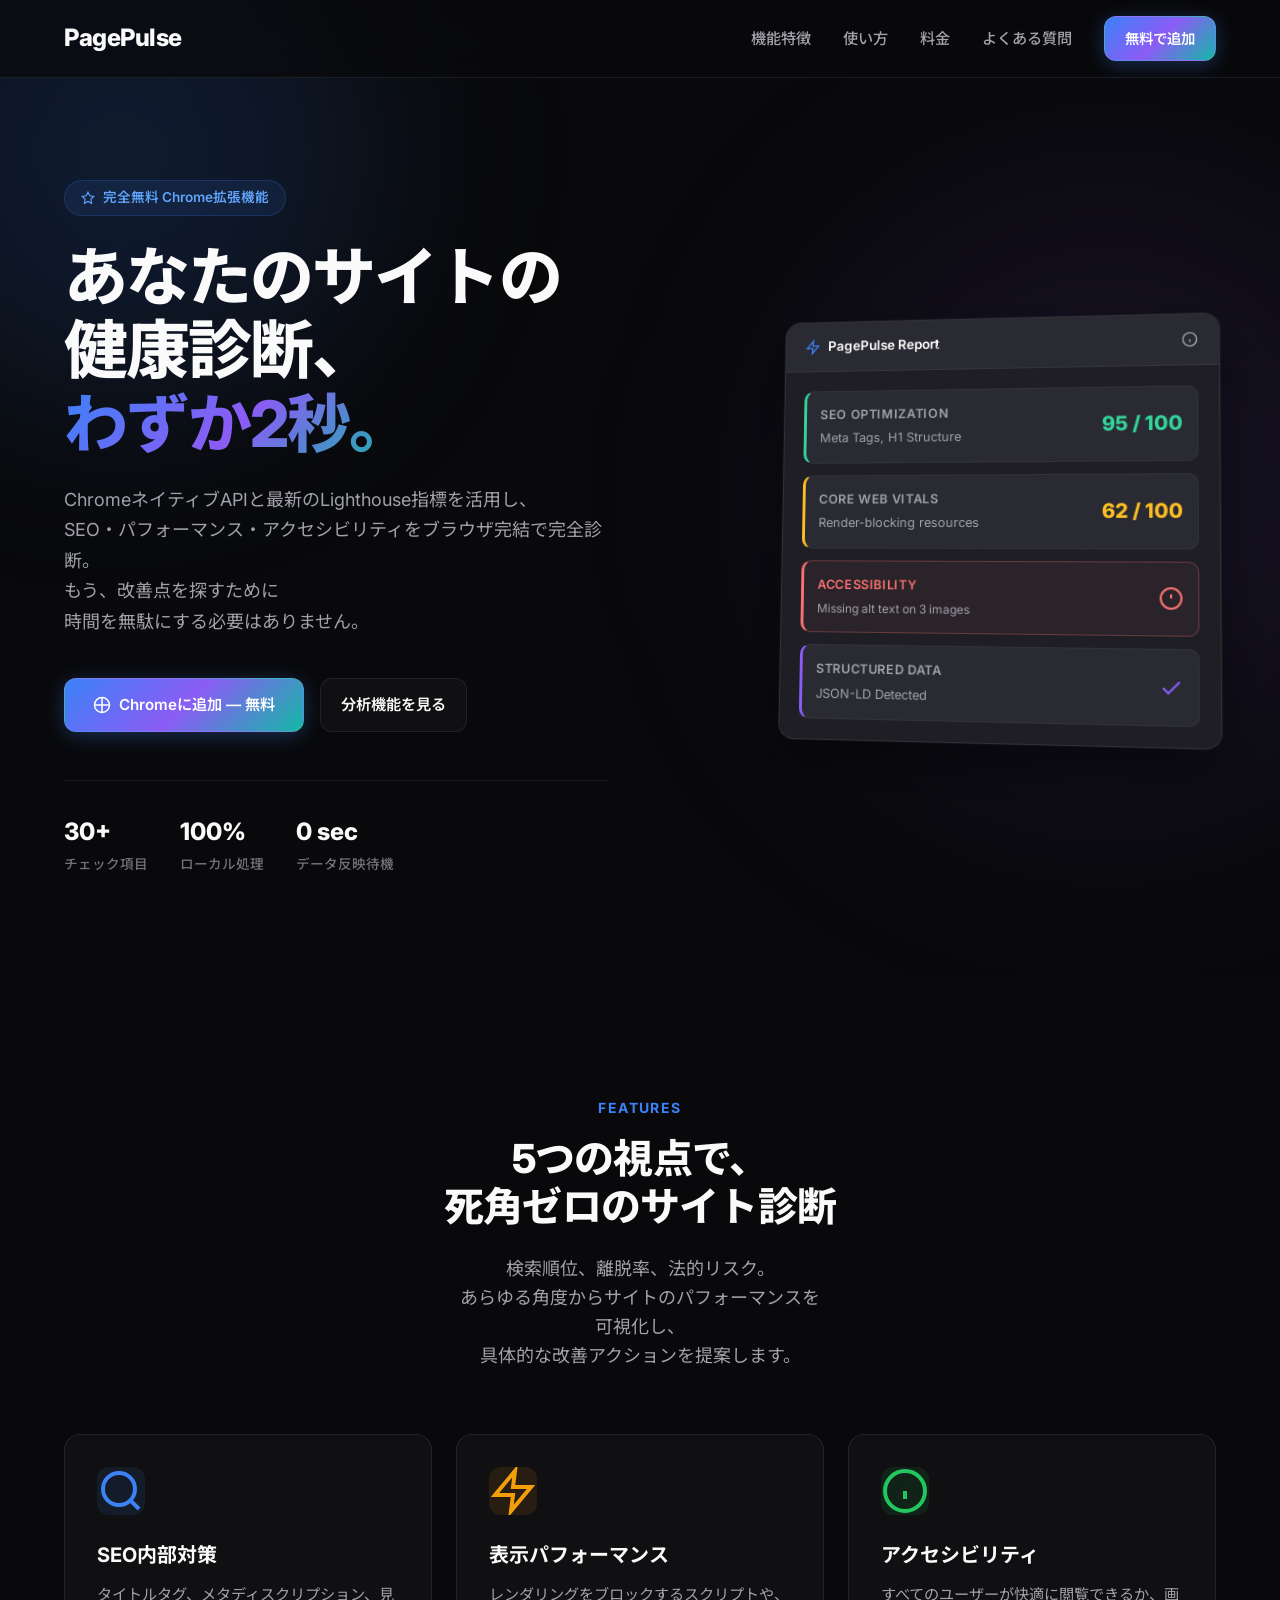
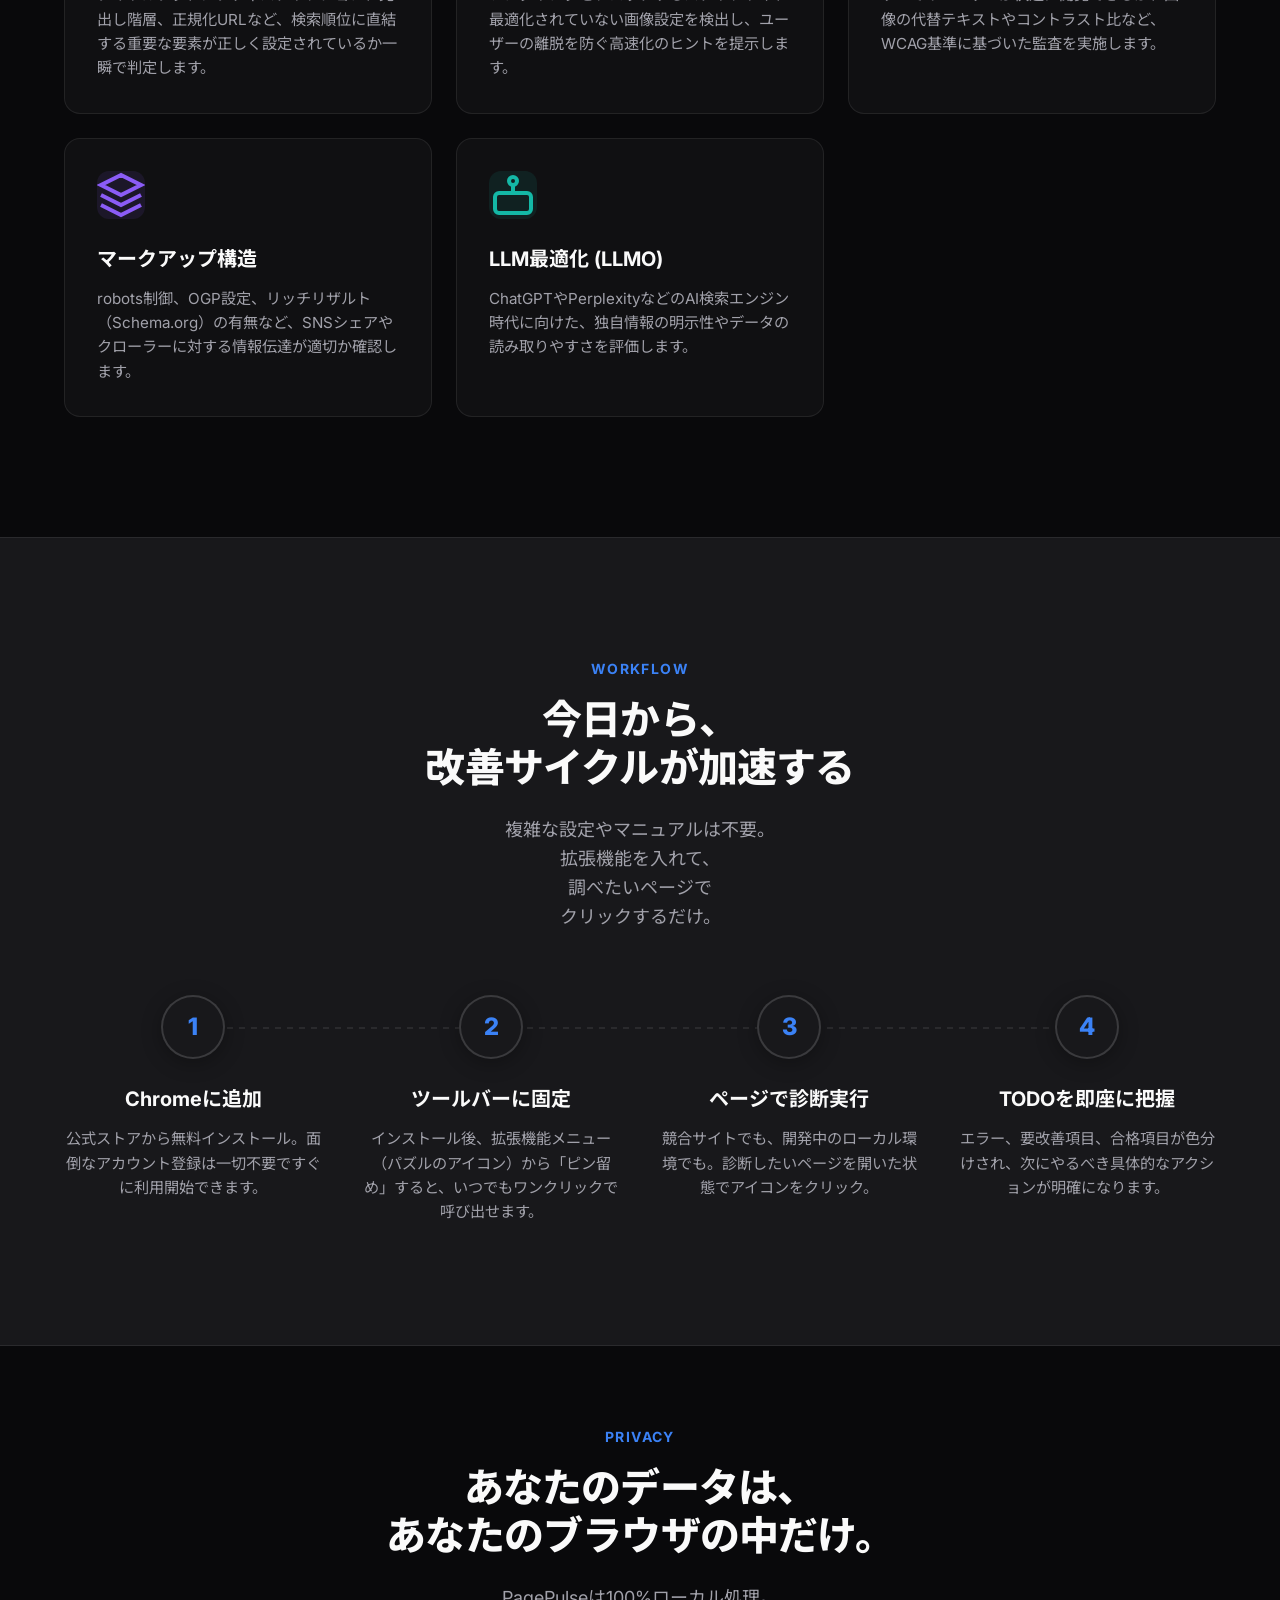
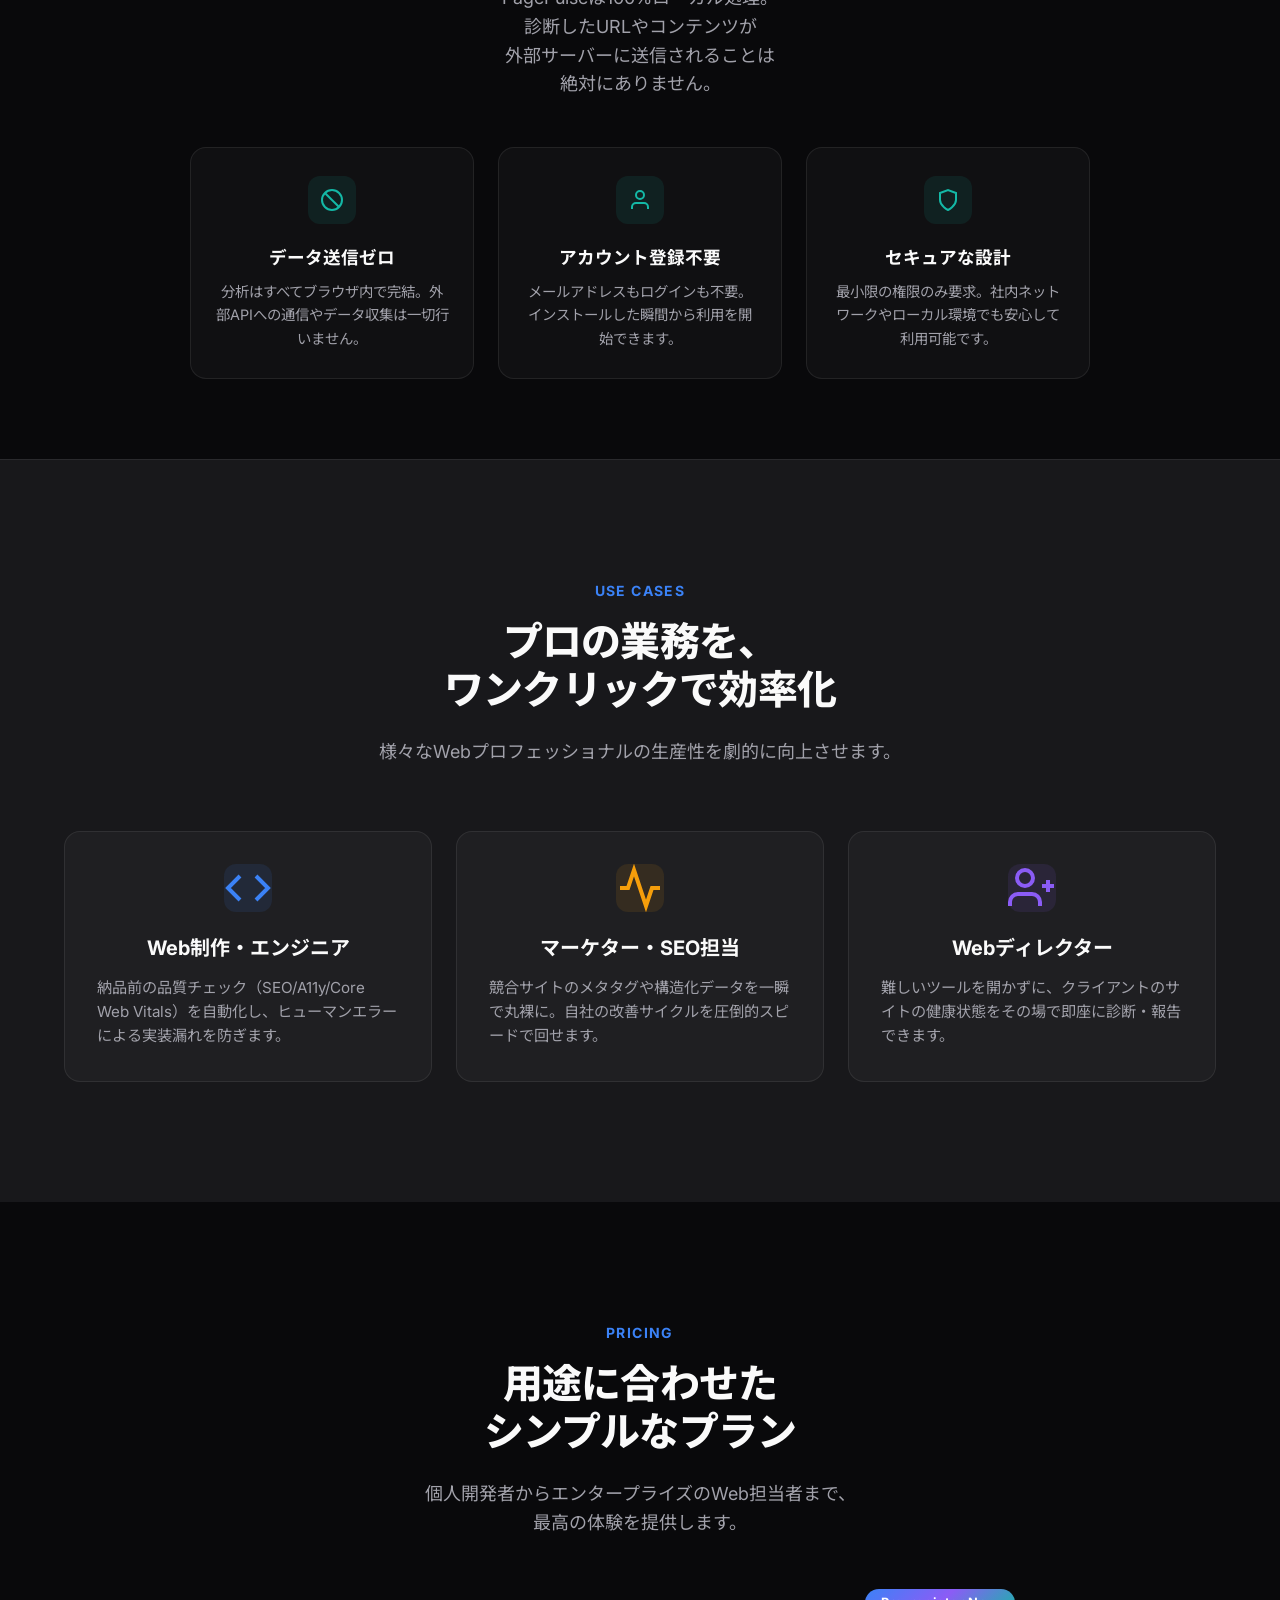
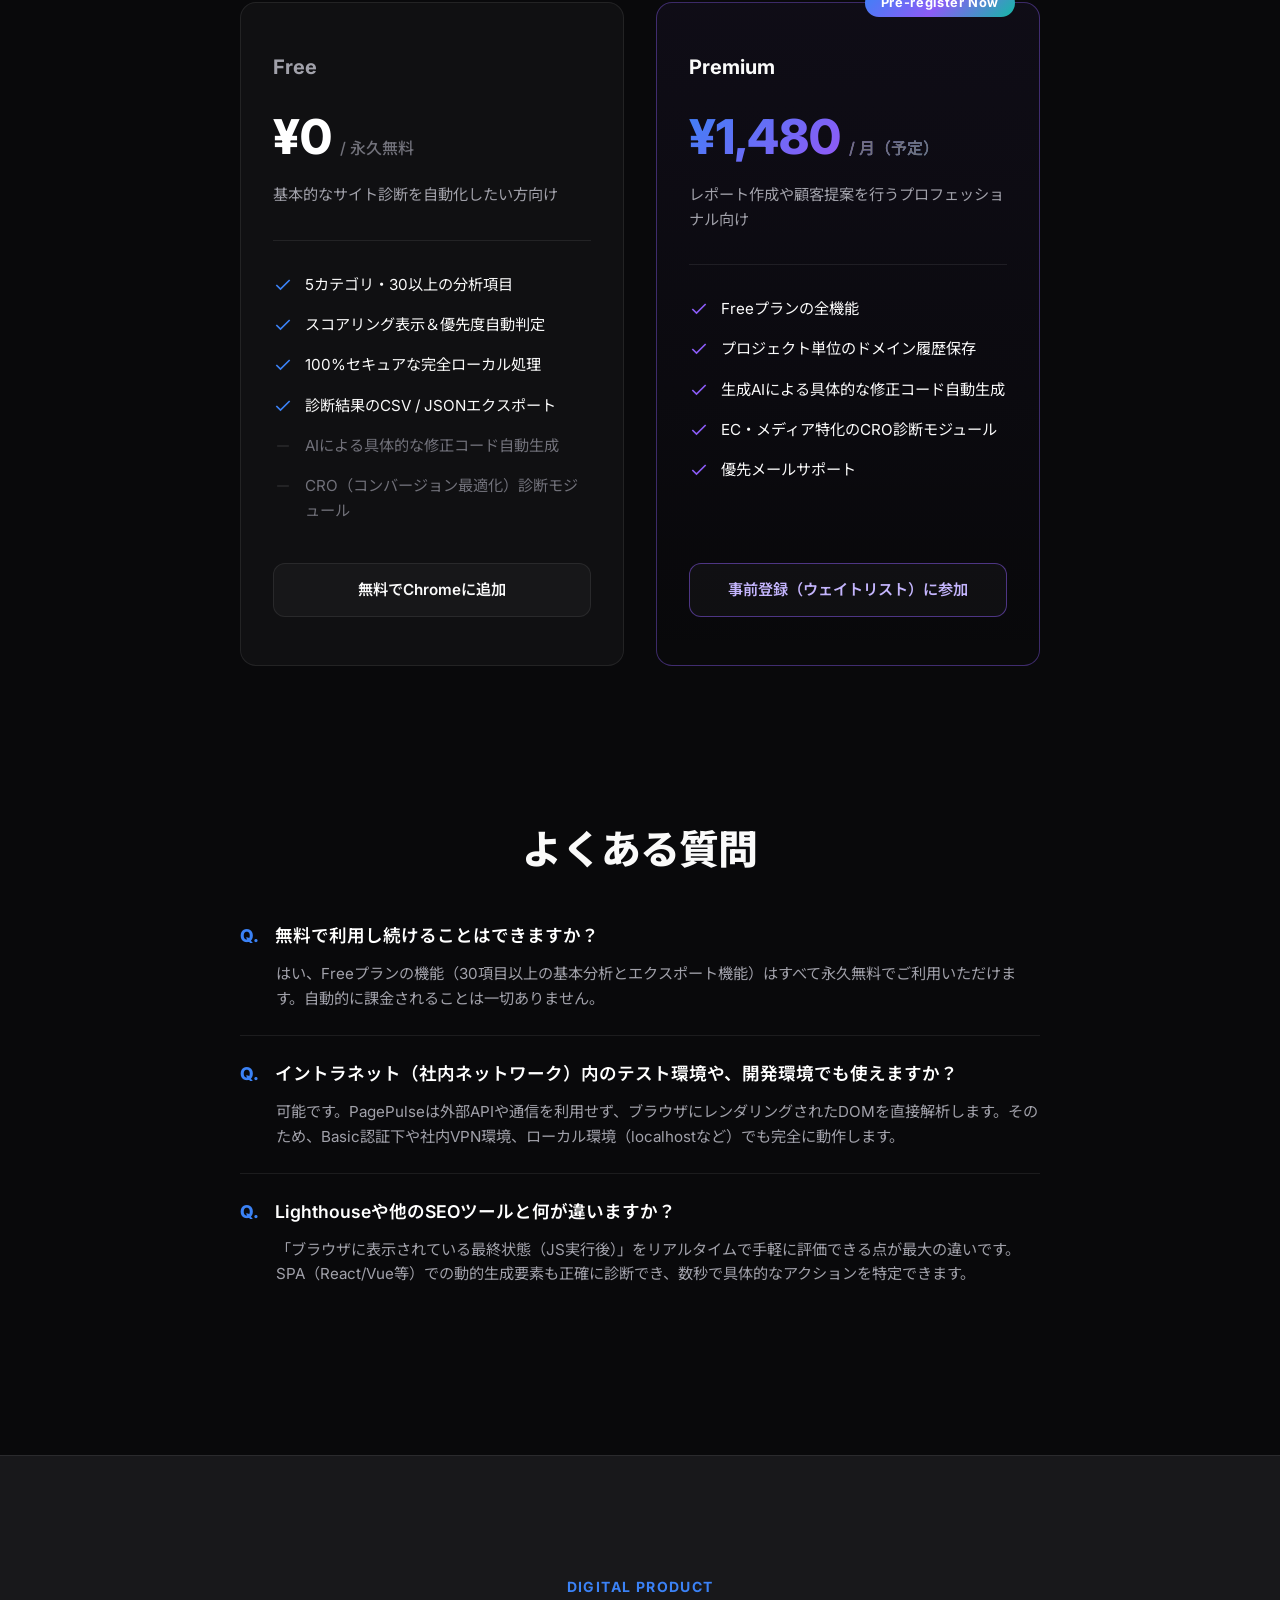
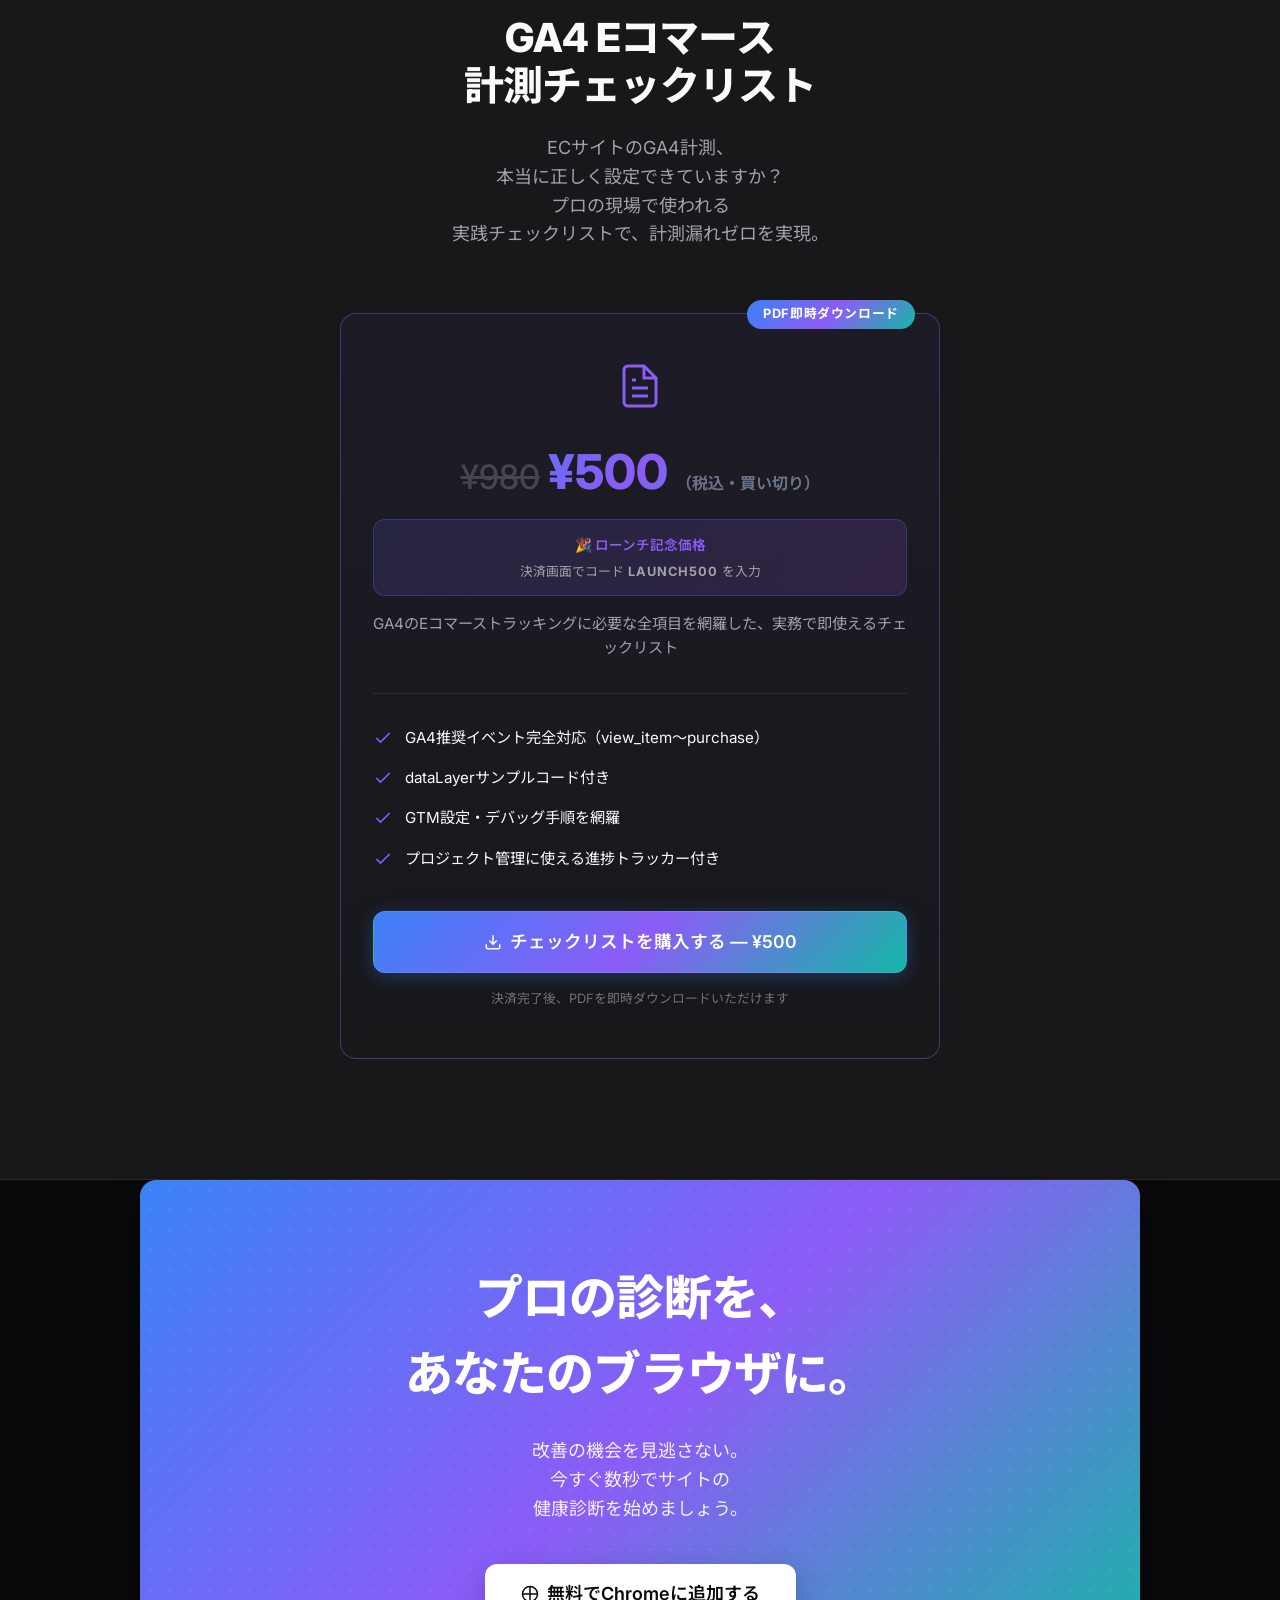
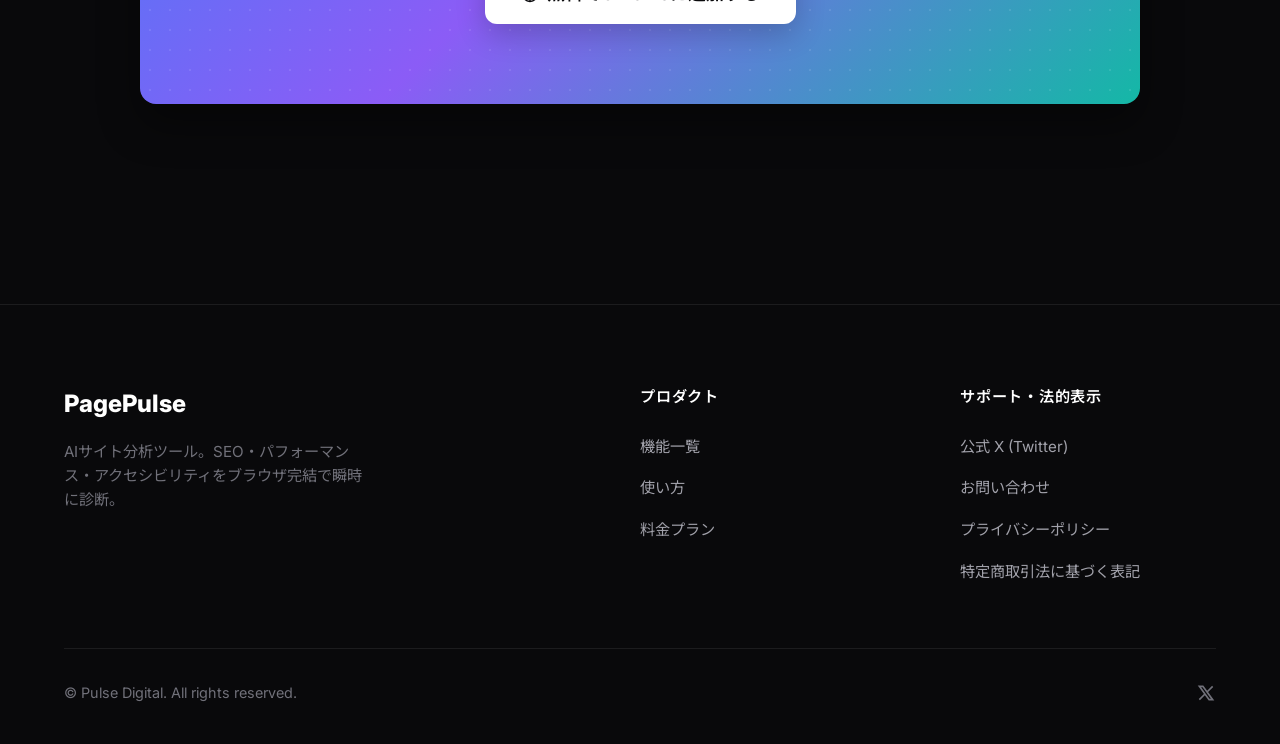
==== index.html @ 3bd27599 "Add launch price promo code LAUNCH500 display" ====
<!DOCTYPE html>
<html lang="ja" class="scroll-smooth">
<head>
    <meta charset="UTF-8">
    <meta name="viewport" content="width=device-width, initial-scale=1.0">
    <!-- Google Tag Manager -->
    <script>(function(w,d,s,l,i){w[l]=w[l]||[];w[l].push({'gtm.start':
    new Date().getTime(),event:'gtm.js'});var f=d.getElementsByTagName(s)[0],
    j=d.createElement(s),dl=l!='dataLayer'?'&l='+l:'';j.async=true;j.src=
    'https://www.googletagmanager.com/gtm.js?id='+i+dl;f.parentNode.insertBefore(j,f);
    })(window,document,'script','dataLayer','GTM-NDF8CV6Z');</script>
    <!-- End Google Tag Manager -->
    <title>PagePulse - AIサイト分析ツール | プロ仕様の健康診断を瞬時に</title>
    <meta name="description" content="あなたのサイトの健康診断、わずか2秒。SEO・パフォーマンス・アクセシビリティをブラウザ完結で完全診断。データ送信ゼロのセキュアなChrome拡張機能。">
    
    <!-- Open Graph Data -->
    <meta property="og:title" content="PagePulse - AIサイト分析ツール">
    <meta property="og:description" content="あなたのサイトの健康診断、わずか2秒。SEO・パフォーマンス・アクセシビリティをブラウザ完結で完全診断。データ送信ゼロのセキュアなChrome拡張機能。">
    <meta property="og:image" content="https://pulse-digital.dev/ogp.jpg">
    <meta property="og:url" content="https://pulse-digital.dev">
    <meta property="og:site_name" content="PagePulse">
    <meta property="og:locale" content="ja_JP">
    <meta property="og:type" content="website">
    
    <!-- Twitter Card -->
    <meta name="twitter:card" content="summary_large_image">
    <meta name="twitter:site" content="@pulsedigitaldev">
    <meta name="twitter:creator" content="@pulsedigitaldev">
    <meta name="twitter:title" content="PagePulse - AIサイト分析ツール">
    <meta name="twitter:description" content="あなたのサイトの健康診断、わずか2秒。SEO・パフォーマンス・アクセシビリティをブラウザ完結で完全診断。データ送信ゼロのセキュアなChrome拡張機能。">
    <meta name="twitter:image" content="https://pulse-digital.dev/ogp.jpg">

    <!-- Schema.org / JSON-LD -->
    <script type="application/ld+json">
    {
      "@context": "https://schema.org",
      "@type": "SoftwareApplication",
      "name": "PagePulse",
      "operatingSystem": "Chrome, Edge, Brave",
      "applicationCategory": "DeveloperApplication",
      "description": "あなたのサイトの健康診断、わずか2秒。SEO・パフォーマンス・アクセシビリティをブラウザ完結で完全診断するChrome拡張機能。",
      "offers": {
        "@type": "Offer",
        "price": "0",
        "priceCurrency": "JPY"
      },
      "aggregateRating": {
        "@type": "AggregateRating",
        "ratingValue": "5.0",
        "ratingCount": "1"
      }
    }
    </script>
    <script type="application/ld+json">
    {
      "@context": "https://schema.org",
      "@type": "FAQPage",
      "mainEntity": [
        {
          "@type": "Question",
          "name": "無料で利用し続けることはできますか？",
          "acceptedAnswer": {
            "@type": "Answer",
            "text": "はい、Freeプランの機能（30項目以上の基本分析とエクスポート機能）はすべて永久無料でご利用いただけます。自動的に課金されることは一切ありません。"
          }
        },
        {
          "@type": "Question",
          "name": "イントラネットやローカル環境でも使えますか？",
          "acceptedAnswer": {
            "@type": "Answer",
            "text": "可能です。PagePulseはブラウザにレンダリングされたDOMを直接解析するため、Basic認証下やVPN環境、ローカル環境でも完全に動作します。"
          }
        },
        {
          "@type": "Question",
          "name": "Lighthouseや他のSEOツールと何が違いますか？",
          "acceptedAnswer": {
            "@type": "Answer",
            "text": "「ブラウザに表示されている最終状態（JS実行後）」をリアルタイムで手軽に評価できる点が最大の違いです。"
          }
        }
      ]
    }
    </script>

    <!-- Fonts -->
    <link rel="preconnect" href="https://fonts.googleapis.com">
    <link rel="preconnect" href="https://fonts.gstatic.com" crossorigin>
    <link href="https://fonts.googleapis.com/css2?family=Inter:wght@400;500;600;700;800&family=Noto+Sans+JP:wght@400;500;600;700;800&display=swap" rel="stylesheet">
    
    <style>
        :root {
            /* Theme Colors - Sophisticated Dark Slate */
            --bg-primary: #09090b;      /* zinc-950 */
            --bg-secondary: #18181b;    /* zinc-900 */
            --bg-tertiary: #27272a;     /* zinc-800 */
            --bg-card: rgba(255, 255, 255, 0.03);
            --bg-card-hover: rgba(255, 255, 255, 0.06);
            --border-primary: rgba(255, 255, 255, 0.08);
            --border-hover: rgba(255, 255, 255, 0.15);
            
            /* Typography */
            --text-primary: #fafafa;    /* zinc-50 */
            --text-secondary: #a1a1aa;  /* zinc-400 */
            --text-muted: #71717a;      /* zinc-500 */
            
            /* Accents - Tech Gradient */
            --accent-main: #3b82f6;     /* blue-500 */
            --accent-secondary: #8b5cf6;/* purple-500 */
            --accent-tertiary: #14b8a6; /* teal-500 */
            --gradient-brand: linear-gradient(135deg, #3b82f6 0%, #8b5cf6 50%, #14b8a6 100%);
            --gradient-subtle: linear-gradient(135deg, rgba(59,130,246,0.15), rgba(139,92,246,0.15));
            --gradient-glow: radial-gradient(circle at center, rgba(59,130,246,0.2) 0%, transparent 70%);

            /* Semantic */
            --success: #34d399; /* emerald-400 */
            --warning: #fbbf24; /* amber-400 */
            --error: #f87171;   /* red-400 */
            
            /* Geometry */
            --radius-sm: 8px;
            --radius-md: 12px;
            --radius-lg: 16px;
            --radius-full: 9999px;
            --font-sans: 'Inter', 'Noto Sans JP', sans-serif;
            --max-w-base: 1200px;
        }

        /* Essential Resets */
        *, *::before, *::after { box-sizing: border-box; margin: 0; padding: 0; }
        html { scroll-behavior: smooth; scroll-padding-top: 100px; font-family: var(--font-sans); background-color: var(--bg-primary); color: var(--text-primary); }
        body { -webkit-font-smoothing: antialiased; -moz-osx-font-smoothing: grayscale; line-height: 1.6; overflow-x: hidden; }
        a { text-decoration: none; color: inherit; }
        ul { list-style: none; }
        img, svg { max-width: 100%; height: auto; display: block; }
        button { font-family: inherit; border: none; cursor: pointer; }

        /* Typography Utilities */
        .text-gradient {
            background: var(--gradient-brand);
            -webkit-background-clip: text;
            -webkit-text-fill-color: transparent;
            background-clip: text;
            display: inline-block;
        }

        /* Layout Utilities */
        .container { width: 100%; max-width: var(--max-w-base); margin: 0 auto; padding: 0 24px; }
        .section { padding: 120px 0; position: relative; }
        
        /* Glassmorphism */
        .glass {
            background: rgba(9, 9, 11, 0.7);
            backdrop-filter: blur(16px);
            -webkit-backdrop-filter: blur(16px);
            border-bottom: 1px solid var(--border-primary);
        }

        /* Reusable Buttons */
        .btn {
            display: inline-flex; align-items: center; justify-content: center; gap: 8px;
            padding: 14px 28px; border-radius: var(--radius-md); font-weight: 600; font-size: 0.95rem;
            transition: all 0.3s cubic-bezier(0.4, 0, 0.2, 1); cursor: pointer;
        }
        .btn-primary {
            background: var(--gradient-brand); color: white;
            box-shadow: 0 4px 20px rgba(59, 130, 246, 0.3); border: 1px solid rgba(255,255,255,0.1);
        }
        .btn-primary:hover {
            transform: translateY(-2px); box-shadow: 0 8px 30px rgba(59, 130, 246, 0.4);
        }
        .btn-outline {
            background: var(--bg-card); border: 1px solid var(--border-primary); color: var(--text-primary);
        }
        .btn-outline:hover {
            background: var(--bg-card-hover); border-color: var(--border-hover);
        }
        .btn svg { width: 18px; height: 18px; }

        /* Custom Navigation */
        .nav { position: fixed; top: 0; left: 0; right: 0; z-index: 50; transition: background 0.3s; padding: 16px 0; }
        .nav .container { display: flex; justify-content: space-between; align-items: center; }
        .nav-brand { font-size: 1.5rem; font-weight: 800; letter-spacing: -0.02em; display: flex; align-items: center; gap: 8px; }
        .nav-links { display: flex; gap: 32px; align-items: center; }
        .nav-link { color: var(--text-secondary); font-size: 0.95rem; font-weight: 500; transition: color 0.2s; }
        .nav-link:hover { color: var(--text-primary); }
        .mobile-toggle { display: none; background: transparent; color: var(--text-primary); padding: 8px; }

        /* Nav Mobile Menu */
        .nav-menu-wrapper { display: flex; align-items: center; gap: 32px; }

        /* Hero Section */
        .hero { position: relative; padding: 180px 0 100px; min-height: 100vh; display: flex; align-items: center; overflow: hidden; }
        /* Hero Background Glows */
        .hero-glow-1 { position: absolute; top: -10%; left: -10%; width: 500px; height: 500px; background: rgba(59, 130, 246, 0.15); filter: blur(100px); border-radius: 50%; z-index: -1; pointer-events: none;}
        .hero-glow-2 { position: absolute; top: 20%; right: -10%; width: 600px; height: 600px; background: rgba(139, 92, 246, 0.1); filter: blur(120px); border-radius: 50%; z-index: -1; pointer-events: none;}
        
        .hero .container { display: grid; grid-template-columns: 1fr 1fr; gap: 64px; align-items: center; }
        .hero-badge {
            display: inline-flex; align-items: center; gap: 8px; padding: 6px 16px; border-radius: var(--radius-full);
            background: rgba(59, 130, 246, 0.1); border: 1px solid rgba(59, 130, 246, 0.2);
            color: #60a5fa; font-size: 0.85rem; font-weight: 600; margin-bottom: 24px;
        }
        .hero h1 { font-size: clamp(2.5rem, 5vw, 4.5rem); font-weight: 800; line-height: 1.15; letter-spacing: -0.03em; margin-bottom: 24px; }
        .hero p { font-size: 1.125rem; color: var(--text-secondary); line-height: 1.7; margin-bottom: 40px; max-width: 540px; }
        
        .hero-metrics { display: flex; gap: 32px; margin-top: 48px; border-top: 1px solid var(--border-primary); padding-top: 32px; }
        .hero-metric strong { display: block; font-size: 1.5rem; font-weight: 800; color: var(--text-primary); }
        .hero-metric span { font-size: 0.85rem; color: var(--text-muted); font-weight: 500; }

        /* UI Mockup in Hero */
        .hero-mockup-wrapper { perspective: 1200px; position: relative; }
        .hero-mockup {
            background: #1e1e24; border: 1px solid rgba(255,255,255,0.08); border-radius: 16px;
            box-shadow: 0 24px 64px rgba(0,0,0,0.5), 0 0 0 1px rgba(255,255,255,0.05);
            transform: rotateY(-8deg) rotateX(4deg); transition: transform 0.5s cubic-bezier(0.4, 0, 0.2, 1);
            width: 100%; max-width: 440px; margin-left: auto; overflow: hidden;
        }
        .hero-mockup:hover { transform: rotateY(0) rotateX(0); }
        .mockup-header {
            background: #2a2a32; padding: 14px 20px; border-bottom: 1px solid rgba(255,255,255,0.05);
            display: flex; align-items: center; justify-content: space-between;
        }
        .mockup-title { font-size: 0.85rem; font-weight: 600; color: #fff; display: flex; align-items: center; gap:8px;}
        .mockup-body { padding: 20px; display: flex; flex-direction: column; gap: 12px; background: #1e1e24; }
        @keyframes slideUpFade {
            0% { opacity: 0; transform: translateY(20px); }
            100% { opacity: 1; transform: translateY(0); }
        }
        .m-card {
            background: #2a2a32; border-radius: 10px; padding: 14px; border: 1px solid rgba(255,255,255,0.04);
            display: flex; justify-content: space-between; align-items: center;
            opacity: 0; animation: slideUpFade 0.6s cubic-bezier(0.16, 1, 0.3, 1) forwards;
        }
        .m-card:nth-child(1) { animation-delay: 0.2s; }
        .m-card:nth-child(2) { animation-delay: 0.4s; }
        .m-card:nth-child(3) { animation-delay: 0.6s; }
        .m-card:nth-child(4) { animation-delay: 0.8s; }
        .m-info { display: flex; flex-direction: column; gap: 4px; }
        .m-label { font-size: 0.8rem; color: #a1a1aa; font-weight: 600; text-transform: uppercase; letter-spacing: 0.05em; }
        .m-score { font-size: 1.25rem; font-weight: 800; }
        
        .m-card.good { border-left: 3px solid var(--success); }
        .m-card.good .m-score { color: var(--success); }
        .m-card.warn { border-left: 3px solid var(--warning); }
        .m-card.warn .m-score { color: var(--warning); }
        .m-card.err { border: 1px solid rgba(248,113,113,0.3); background: rgba(248,113,113,0.05); border-left: 3px solid var(--error); }
        .m-card.err .m-label { color: var(--error); }
        .m-err-desc { font-size: 0.75rem; color: #a1a1aa; }

        /* Section Titles */
        .section-header { text-align: center; margin-bottom: 64px; max-width: 700px; margin-inline: auto; }
        .section-label { font-size: 0.875rem; font-weight: 700; color: var(--accent-main); text-transform: uppercase; letter-spacing: 0.1em; margin-bottom: 16px; }
        .section-title { font-size: clamp(2rem, 4vw, 2.5rem); font-weight: 800; letter-spacing: -0.02em; margin-bottom: 24px; line-height: 1.2;}
        .section-desc { font-size: 1.125rem; color: var(--text-secondary); }

        /* Features Grid */
        .features-grid { display: grid; grid-template-columns: repeat(auto-fit, minmax(320px, 1fr)); gap: 24px; }
        .feature-card {
            background: var(--bg-card); border: 1px solid var(--border-primary); border-radius: var(--radius-lg);
            padding: 32px; transition: all 0.3s ease; position: relative; overflow: hidden;
        }
        .feature-card:hover {
            background: var(--bg-card-hover); border-color: var(--border-hover); transform: translateY(-4px);
        }
        .f-icon-wrap {
            width: 48px; height: 48px; border-radius: var(--radius-md); display: flex; align-items: center; justify-content: center; margin-bottom: 24px;
        }
        .feature-card h3 { font-size: 1.25rem; font-weight: 700; margin-bottom: 12px; color: var(--text-primary); }
        .feature-card p { font-size: 0.95rem; color: var(--text-secondary); line-height: 1.6; }

        /* Feature Colors */
        .f-seo .f-icon-wrap { color: #3b82f6; background: rgba(59,130,246,0.1); }
        .f-perf .f-icon-wrap { color: #f59e0b; background: rgba(245,158,11,0.1); }
        .f-a11y .f-icon-wrap { color: #22c55e; background: rgba(34,197,94,0.1); }
        .f-struct .f-icon-wrap { color: #8b5cf6; background: rgba(139,92,246,0.1); }
        .f-llm .f-icon-wrap { color: #14b8a6; background: rgba(20,184,166,0.1); }

        /* How It Works Steps */
        .steps-section { background: var(--bg-secondary); border-top: 1px solid var(--border-primary); border-bottom: 1px solid var(--border-primary); }
        .steps-grid { display: grid; grid-template-columns: repeat(4, 1fr); gap: 40px; position: relative; }
        .steps-grid::before {
            content: ''; position: absolute; top: 32px; left: 10%; right: 10%; height: 2px;
            background: repeating-linear-gradient(90deg, var(--border-primary) 0, var(--border-primary) 6px, transparent 6px, transparent 12px);
            z-index: 0;
        }
        .step-item { text-align: center; position: relative; z-index: 1; }
        .step-num {
            width: 64px; height: 64px; background: var(--bg-secondary); border: 2px solid var(--border-hover); border-radius: var(--radius-full);
            display: flex; align-items: center; justify-content: center; font-size: 1.5rem; font-weight: 800; color: var(--accent-main);
            margin: 0 auto 24px; box-shadow: 0 4px 20px rgba(0,0,0,0.3);
        }
        .step-item h3 { font-size: 1.25rem; font-weight: 700; margin-bottom: 12px; }
        .step-item p { font-size: 0.95rem; color: var(--text-secondary); }

        /* Local Privacy Banner */
        .privacy { padding: 80px 0; }
        .privacy .section-header { margin-bottom: 48px; }
        .privacy-grid {
            display: grid; grid-template-columns: repeat(3, 1fr); gap: 24px; max-width: 900px; margin: 0 auto;
        }
        .privacy-card {
            background: var(--bg-card); border: 1px solid var(--border-primary); border-radius: var(--radius-lg);
            padding: 28px 24px; text-align: center; transition: all 0.3s ease;
        }
        .privacy-card:hover {
            background: var(--bg-card-hover); border-color: rgba(20,184,166,0.3); transform: translateY(-4px);
        }
        .privacy-card .pc-icon {
            width: 48px; height: 48px; border-radius: var(--radius-md); display: flex; align-items: center; justify-content: center;
            margin: 0 auto 20px; background: rgba(20,184,166,0.1); color: var(--accent-tertiary);
        }
        .privacy-card .pc-icon svg { width: 24px; height: 24px; }
        .privacy-card h3 { font-size: 1.1rem; font-weight: 700; margin-bottom: 8px; color: var(--text-primary); }
        .privacy-card p { font-size: 0.9rem; color: var(--text-secondary); line-height: 1.6; }

        /* Pricing */
        .pricing-section { padding-bottom: 160px; }
        .pricing-grid { display: grid; grid-template-columns: 1fr 1fr; gap: 32px; max-width: 800px; margin: 0 auto; }
        .price-card {
            background: var(--bg-card); border: 1px solid var(--border-primary); border-radius: var(--radius-lg);
            padding: 48px 32px; display: flex; flex-direction: column;
        }
        .price-card.premium {
            border-color: rgba(139,92,246,0.4); background: linear-gradient(180deg, rgba(139,92,246,0.05) 0%, transparent 100%);
            position: relative;
        }
        .badge-premium {
            position: absolute; top: -14px; right: 24px; background: var(--gradient-brand); color: white;
            padding: 4px 16px; border-radius: var(--radius-full); font-size: 0.8rem; font-weight: 700; letter-spacing: 0.05em;
        }
        .p-name { font-size: 1.25rem; font-weight: 700; color: var(--text-secondary); margin-bottom: 16px; }
        .premium .p-name { color: var(--text-primary); }
        .p-price { font-size: 3rem; font-weight: 800; margin-bottom: 8px; color: white; display: flex; align-items: baseline; gap: 8px; }
        .premium .p-price { background: var(--gradient-brand); -webkit-background-clip: text; -webkit-text-fill-color: transparent; background-clip: text; }
        .p-price span { font-size: 1rem; font-weight: 500; color: var(--text-muted); -webkit-text-fill-color: var(--text-muted); }
        .p-desc { font-size: 0.95rem; color: var(--text-secondary); margin-bottom: 32px; border-bottom: 1px solid var(--border-primary); padding-bottom: 32px; }
        
        .p-features { list-style: none; display: flex; flex-direction: column; gap: 16px; margin-bottom: 40px; flex-grow: 1; }
        .p-features li { display: flex; align-items: flex-start; gap: 12px; font-size: 0.95rem; color: var(--text-primary); }
        .p-features li svg { width: 20px; height: 20px; color: var(--accent-main); flex-shrink: 0; margin-top: 2px;}
        .premium .p-features li svg { color: var(--accent-secondary); }
        .p-features li.disabled { color: var(--text-muted); }
        .p-features li.disabled svg { color: var(--bg-tertiary); }

        /* FAQ */
        .faq { max-width: 800px; margin: 0 auto; }
        .faq-item { margin-bottom: 24px; border-bottom: 1px solid var(--border-primary); padding-bottom: 24px; }
        .faq-item:last-child { border-bottom: none; }
        .faq-q { font-size: 1.1rem; font-weight: 600; margin-bottom: 12px; color: white; display: flex; gap: 16px; }
        .faq-q::before { content: 'Q.'; color: var(--accent-main); font-weight: 800; }
        .faq-a { font-size: 0.95rem; color: var(--text-secondary); line-height: 1.6; padding-left: 36px; }

        /* CTA Footer Section */
        .cta-bottom {
            max-width: 1000px; margin: 0 auto 80px; padding: 80px 40px; border-radius: var(--radius-lg);
            background: var(--gradient-brand); text-align: center; position: relative; overflow: hidden;
            box-shadow: 0 20px 40px rgba(0,0,0,0.4);
        }
        /* Pattern Overlay */
        .cta-bottom::before {
            content:''; position:absolute; top:0; left:0; width:100%; height:100%;
            background-image: radial-gradient(rgba(255,255,255,0.2) 1px, transparent 1px);
            background-size: 20px 20px; opacity: 0.5; z-index: 0;
        }
        .cta-content { position: relative; z-index: 1; }
        .cta-bottom h2 { font-size: clamp(2rem, 4vw, 3rem); font-weight: 800; color: white; margin-bottom: 24px; letter-spacing: -0.02em; }
        .cta-bottom p { font-size: 1.125rem; color: rgba(255,255,255,0.9); margin-bottom: 40px; }
        .cta-bottom .btn-primary {
            background: white; color: var(--bg-primary); font-size: 1.125rem; padding: 16px 36px;
            box-shadow: 0 10px 30px rgba(0,0,0,0.2); border: none;
        }
        .cta-bottom .btn-primary:hover { transform: translateY(-3px); box-shadow: 0 15px 40px rgba(0,0,0,0.4); }

        /* Footer */
        .footer { border-top: 1px solid var(--border-primary); padding: 80px 0 40px; background: var(--bg-primary); }
        .footer-grid { display: grid; grid-template-columns: 2fr 1fr 1fr; gap: 64px; margin-bottom: 64px; }
        .f-brand { font-size: 1.5rem; font-weight: 800; color: white; margin-bottom: 16px; display: flex; align-items: center; gap: 8px; }
        .f-brand-desc { color: var(--text-muted); font-size: 0.95rem; max-width: 300px; line-height: 1.6; }
        
        .f-col h4 { color: white; font-weight: 600; margin-bottom: 24px; font-size: 0.95rem; text-transform: uppercase; letter-spacing: 0.05em; }
        .f-links { list-style: none; display: flex; flex-direction: column; gap: 16px; }
        .f-links a { color: var(--text-secondary); text-decoration: none; font-size: 0.95rem; transition: color 0.2s; }
        .f-links a:hover { color: white; }
        
        .footer-bottom {
            border-top: 1px solid var(--border-primary); padding-top: 32px;
            display: flex; justify-content: space-between; align-items: center;
        }
        .footer-copy { color: var(--text-muted); font-size: 0.9rem; }
        .footer-social { display: flex; gap: 16px; }
        .footer-social a { color: var(--text-muted); transition: color 0.2s; }
        .footer-social a:hover { color: white; }

        /* Reveal Utils */
        .reveal { opacity: 0; transform: translateY(30px); transition: all 0.8s cubic-bezier(0.4, 0, 0.2, 1); }
        .reveal.active { opacity: 1; transform: translateY(0); }

        /* Responsive Design */
        @media (max-width: 900px) {
            .section { padding: 80px 0; }
            .hero { padding: 120px 0 80px; min-height: auto; text-align: center; }
            .hero .container { grid-template-columns: 1fr; gap: 48px; }
            .hero p { margin: 0 auto 40px; }
            .hero-metrics { justify-content: center; flex-wrap: wrap; }
            
            .hero-mockup { transform: none; max-width: 500px; margin: 0 auto; }
            .hero-mockup:hover { transform: none; }
            
            /* Nav Mobile */
            .nav-menu-wrapper {
                display: none; position: absolute; top: 100%; left: 0; width: 100%;
                background: rgba(9, 9, 11, 0.98); border-bottom: 1px solid var(--border-primary);
                flex-direction: column; padding: 24px; align-items: flex-start;
            }
            .nav-menu-wrapper.active { display: flex; }
            .mobile-toggle { display: block; }

            .steps-grid { grid-template-columns: 1fr; gap: 48px; }
            .steps-grid::before { display: none; }
            
            .pricing-grid { grid-template-columns: 1fr; }
            .privacy-grid { grid-template-columns: 1fr; gap: 16px; }
            
            .footer-grid { grid-template-columns: 1fr; gap: 48px; }
            .footer-bottom { flex-direction: column; gap: 24px; text-align: center; }

            .cta-bottom { margin: 0 16px 80px; padding: 60px 24px; }
            .cta-bottom h2 { font-size: 1.75rem; }
        }
        @media (max-width: 600px) {
            .section { padding: 64px 0; }
            .container { padding: 0 16px; }
            .hero { padding: 100px 0 60px; }
            .hero h1 { font-size: 2rem; }
            .hero p { font-size: 1rem; }
            .hero-metrics { gap: 24px; }
            .hero-metric strong { font-size: 1.25rem; }

            .section-title { font-size: 1.5rem; }
            .section-desc { font-size: 1rem; }
            .section-header { margin-bottom: 40px; }

            .features-grid { grid-template-columns: 1fr; gap: 16px; }
            .feature-card { padding: 24px; }

            .price-card { padding: 32px 24px; }
            .p-price { font-size: 2.25rem; }

            .privacy { padding: 64px 0; }
            .privacy-grid { grid-template-columns: 1fr; gap: 16px; }

            .faq-q { font-size: 1rem; }
            .footer-grid { gap: 32px; }
        }
        @media (max-width: 400px) {
            .hero h1 { font-size: 1.75rem; }
            .btn { padding: 12px 20px; font-size: 0.875rem; }
            .hero-metrics { gap: 16px; }
        }
    </style>
</head>
<body>
    <!-- Google Tag Manager (noscript) -->
    <noscript><iframe src="https://www.googletagmanager.com/ns.html?id=GTM-NDF8CV6Z"
    height="0" width="0" style="display:none;visibility:hidden"></iframe></noscript>
    <!-- End Google Tag Manager (noscript) -->

    <!-- Navigation -->
    <nav class="nav glass" id="navbar">
        <div class="container">
            <a href="/" class="nav-brand">
                PagePulse
            </a>
            
            <button class="mobile-toggle" id="mobile-toggle" aria-label="Toggle Menu">
                <svg width="24" height="24" viewBox="0 0 24 24" fill="none" stroke="currentColor" stroke-width="2" stroke-linecap="round" stroke-linejoin="round"><line x1="3" y1="12" x2="21" y2="12"></line><line x1="3" y1="6" x2="21" y2="6"></line><line x1="3" y1="18" x2="21" y2="18"></line></svg>
            </button> <!-- Hamburger Icon -->

            <div class="nav-menu-wrapper" id="nav-menu">
                <ul class="nav-links">
                    <li><a href="#features" class="nav-link">機能特徴</a></li>
                    <li><a href="#how-it-works" class="nav-link">使い方</a></li>
                    <li><a href="#pricing" class="nav-link">料金</a></li>
                    <li><a href="#faq" class="nav-link">よくある質問</a></li>
                </ul>
                <a href="https://chrome.google.com/webstore/detail/biihgmkmmdihocjmdfedmhmkdmepfcoc" target="_blank" rel="noopener" class="btn btn-primary" style="padding: 10px 20px; font-size: 0.9rem;">
                    無料で追加
                </a>
            </div>
        </div>
    </nav>

    <!-- Hero Section -->
    <header class="hero">
        <div class="hero-glow-1"></div>
        <div class="hero-glow-2"></div>
        <div class="container">
            <div class="hero-content reveal">
                <div class="hero-badge">
                    <svg width="14" height="14" viewBox="0 0 24 24" fill="none" stroke="currentColor" stroke-width="2"><polygon points="12 2 15.09 8.26 22 9.27 17 14.14 18.18 21.02 12 17.77 5.82 21.02 7 14.14 2 9.27 8.91 8.26 12 2"></polygon></svg>
                    完全無料 Chrome拡張機能
                </div>
                <h1>あなたのサイトの<br class="sp-only">健康診断、<br><span class="text-gradient">わずか2秒。</span></h1>
                <p>ChromeネイティブAPIと最新のLighthouse指標を活用し、<br class="pc-only">SEO・パフォーマンス・アクセシビリティをブラウザ完結で完全診断。<br class="pc-only">もう、改善点を探すために<br class="sp-only"><span style="display:inline-block">時間を無駄にする</span><span style="display:inline-block">必要はありません。</span></p>
                
                <div style="display: flex; gap: 16px; flex-wrap: wrap; justify-content: inherit;">
                    <a href="https://chrome.google.com/webstore/detail/biihgmkmmdihocjmdfedmhmkdmepfcoc" class="btn btn-primary" target="_blank" rel="noopener">
                        <svg viewBox="0 0 24 24" fill="none" stroke="currentColor" stroke-width="2"><circle cx="12" cy="12" r="10"/><path d="M12 2v20"/><path d="M2 12h20"/></svg>
                        Chromeに追加 — 無料
                    </a>
                    <a href="#features" class="btn btn-outline" style="padding-left: 20px; padding-right: 20px;">
                        分析機能を見る
                    </a>
                </div>

                <div class="hero-metrics">
                    <div class="hero-metric">
                        <strong>30+</strong>
                        <span>チェック項目</span>
                    </div>
                    <div class="hero-metric">
                        <strong>100%</strong>
                        <span>ローカル処理</span>
                    </div>
                    <div class="hero-metric">
                        <strong>0 sec</strong>
                        <span>データ反映待機</span>
                    </div>
                </div>
            </div>
            
            <div class="hero-visual reveal">
                <div class="hero-mockup-wrapper">
                    <div class="hero-mockup">
                        <div class="mockup-header">
                            <div class="mockup-title">
                                <svg width="16" height="16" viewBox="0 0 24 24" fill="none" stroke="var(--accent-main)" stroke-width="2"><path d="M13 2L3 14h9l-1 8 10-12h-9l1-8z"/></svg>
                                PagePulse Report
                            </div>
                            <svg width="16" height="16" viewBox="0 0 24 24" fill="none" stroke="#a1a1aa" stroke-width="2"><circle cx="12" cy="12" r="10"/><line x1="12" y1="16" x2="12" y2="12"/><line x1="12" y1="8" x2="12.01" y2="8"/></svg>
                        </div>
                        <div class="mockup-body">
                            <div class="m-card good">
                                <div class="m-info">
                                    <span class="m-label">SEO Optimization</span>
                                    <span style="font-size:0.8rem; color:#a1a1aa;">Meta Tags, H1 Structure</span>
                                </div>
                                <span class="m-score">95 / 100</span>
                            </div>
                            <div class="m-card warn">
                                <div class="m-info">
                                    <span class="m-label">Core Web Vitals</span>
                                    <span style="font-size:0.8rem; color:#a1a1aa;">Render-blocking resources</span>
                                </div>
                                <span class="m-score">62 / 100</span>
                            </div>
                            <div class="m-card err">
                                <div class="m-info">
                                    <span class="m-label">Accessibility</span>
                                    <span class="m-err-desc">Missing alt text on 3 images</span>
                                </div>
                                <svg width="24" height="24" viewBox="0 0 24 24" fill="none" stroke="currentColor" stroke-width="2" style="color:var(--error);"><circle cx="12" cy="12" r="10"></circle><line x1="12" y1="8" x2="12" y2="12"></line><line x1="12" y1="16" x2="12.01" y2="16"></line></svg>
                            </div>
                            <div class="m-card good" style="border-left-color: var(--accent-secondary);">
                                <div class="m-info">
                                    <span class="m-label" style="color:#a1a1aa;">Structured Data</span>
                                    <span style="font-size:0.8rem; color:#a1a1aa;">JSON-LD Detected</span>
                                </div>
                                <svg width="24" height="24" viewBox="0 0 24 24" fill="none" stroke="var(--accent-secondary)" stroke-width="2"><polyline points="20 6 9 17 4 12"></polyline></svg>
                            </div>
                        </div>
                    </div>
                </div>
            </div>
        </div>
    </header>

    <!-- Features Section -->
    <section class="section" id="features">
        <div class="container">
            <div class="section-header reveal">
                <div class="section-label">Features</div>
                <h2 class="section-title">5つの視点で、<br class="sp-only">死角ゼロのサイト診断</h2>
                <p class="section-desc">検索順位、離脱率、法的リスク。<br class="sp-only">あらゆる角度からサイトのパフォーマンスを<br class="pc-only">可視化し、<br class="sp-only">具体的な改善アクションを提案します。</p>
            </div>
            
            <div class="features-grid">
                <div class="feature-card f-seo reveal">
                    <div class="f-icon-wrap">
                        <svg viewBox="0 0 24 24" fill="none" stroke="currentColor" stroke-width="2"><circle cx="11" cy="11" r="8"/><path d="m21 21-4.3-4.3"/></svg>
                    </div>
                    <h3>SEO内部対策</h3>
                    <p>タイトルタグ、メタディスクリプション、見出し階層、正規化URLなど、検索順位に直結する重要な要素が正しく設定されているか一瞬で判定します。</p>
                </div>
                
                <div class="feature-card f-perf reveal">
                    <div class="f-icon-wrap">
                        <svg viewBox="0 0 24 24" fill="none" stroke="currentColor" stroke-width="2"><path d="M13 2L3 14h9l-1 8 10-12h-9l1-8z"/></svg>
                    </div>
                    <h3>表示パフォーマンス</h3>
                    <p>レンダリングをブロックするスクリプトや、最適化されていない画像設定を検出し、ユーザーの離脱を防ぐ高速化のヒントを提示します。</p>
                </div>
                
                <div class="feature-card f-a11y reveal">
                    <div class="f-icon-wrap">
                        <svg viewBox="0 0 24 24" fill="none" stroke="currentColor" stroke-width="2"><circle cx="12" cy="12" r="10"/><path d="M12 16v-4"/><path d="M12 8h.01"/></svg>
                    </div>
                    <h3>アクセシビリティ</h3>
                    <p>すべてのユーザーが快適に閲覧できるか、画像の代替テキストやコントラスト比など、WCAG基準に基づいた監査を実施します。</p>
                </div>
                
                <div class="feature-card f-struct reveal">
                    <div class="f-icon-wrap">
                        <svg viewBox="0 0 24 24" fill="none" stroke="currentColor" stroke-width="2"><polygon points="12 2 2 7 12 12 22 7 12 2"/><polyline points="2 17 12 22 22 17"/><polyline points="2 12 12 17 22 12"/></svg>
                    </div>
                    <h3>マークアップ構造</h3>
                    <p>robots制御、OGP設定、リッチリザルト（Schema.org）の有無など、SNSシェアやクローラーに対する情報伝達が適切か確認します。</p>
                </div>
                
                <div class="feature-card f-llm reveal">
                    <div class="f-icon-wrap">
                        <svg viewBox="0 0 24 24" fill="none" stroke="currentColor" stroke-width="2"><rect x="3" y="11" width="18" height="10" rx="2"/><circle cx="12" cy="5" r="2"/><path d="M12 7v4"/><line x1="8" y1="16" x2="8" y2="16"/><line x1="16" y1="16" x2="16" y2="16"/></svg>
                    </div>
                    <h3>LLM最適化 (LLMO)</h3>
                    <p>ChatGPTやPerplexityなどのAI検索エンジン時代に向けた、独自情報の明示性やデータの読み取りやすさを評価します。</p>
                </div>
            </div>
        </div>
    </section>

    <!-- How It Works Section -->
    <section class="section steps-section" id="how-it-works">
        <div class="container">
            <div class="section-header reveal">
                <div class="section-label">Workflow</div>
                <h2 class="section-title">今日から、<br class="sp-only">改善サイクルが加速する</h2>
                <p class="section-desc">複雑な設定やマニュアルは不要。<br class="sp-only">拡張機能を入れて、<br class="pc-only">調べたいページで<br class="sp-only">クリックするだけ。</p>
            </div>
            
            <div class="steps-grid reveal">
                <div class="step-item">
                    <div class="step-num">1</div>
                    <h3>Chromeに追加</h3>
                    <p>公式ストアから無料インストール。面倒なアカウント登録は一切不要ですぐに利用開始できます。</p>
                </div>
                <div class="step-item">
                    <div class="step-num">2</div>
                    <h3>ツールバーに固定</h3>
                    <p>インストール後、拡張機能メニュー（パズルのアイコン）から「ピン留め」すると、いつでもワンクリックで呼び出せます。</p>
                </div>
                <div class="step-item">
                    <div class="step-num">3</div>
                    <h3>ページで診断実行</h3>
                    <p>競合サイトでも、開発中のローカル環境でも。診断したいページを開いた状態でアイコンをクリック。</p>
                </div>
                <div class="step-item">
                    <div class="step-num">4</div>
                    <h3>TODOを即座に把握</h3>
                    <p>エラー、要改善項目、合格項目が色分けされ、次にやるべき具体的なアクションが明確になります。</p>
                </div>
            </div>
        </div>
    </section>

    <!-- Local Privacy Highlight -->
    <section class="section privacy">
        <div class="container">
            <div class="section-header reveal">
                <div class="section-label">Privacy</div>
                <h2 class="section-title">あなたのデータは、<br class="sp-only"><span style="display:inline-block">あなたのブラウザの</span><span style="display:inline-block">中だけ。</span></h2>
                <p class="section-desc">PagePulseは100%ローカル処理。<br class="sp-only">診断したURLやコンテンツが<br class="pc-only">外部サーバーに送信されることは<br class="sp-only">絶対にありません。</p>
            </div>
            
            <div class="privacy-grid reveal">
                <div class="privacy-card">
                    <div class="pc-icon">
                        <svg viewBox="0 0 24 24" fill="none" stroke="currentColor" stroke-width="2"><circle cx="12" cy="12" r="10"/><line x1="4.93" y1="4.93" x2="19.07" y2="19.07"/></svg>
                    </div>
                    <h3>データ送信ゼロ</h3>
                    <p>分析はすべてブラウザ内で完結。外部APIへの通信やデータ収集は一切行いません。</p>
                </div>
                <div class="privacy-card">
                    <div class="pc-icon">
                        <svg viewBox="0 0 24 24" fill="none" stroke="currentColor" stroke-width="2"><path d="M20 21v-2a4 4 0 0 0-4-4H8a4 4 0 0 0-4 4v2"/><circle cx="12" cy="7" r="4"/></svg>
                    </div>
                    <h3>アカウント登録不要</h3>
                    <p>メールアドレスもログインも不要。インストールした瞬間から利用を開始できます。</p>
                </div>
                <div class="privacy-card">
                    <div class="pc-icon">
                        <svg viewBox="0 0 24 24" fill="none" stroke="currentColor" stroke-width="2"><path d="M12 22s8-4 8-10V5l-8-3-8 3v7c0 6 8 10 8 10z"/></svg>
                    </div>
                    <h3>セキュアな設計</h3>
                    <p>最小限の権限のみ要求。社内ネットワークやローカル環境でも安心して利用可能です。</p>
                </div>
            </div>
        </div>
    </section>

    <!-- Use Cases Section -->
    <section class="section usecases-section" id="usecases" style="background: var(--bg-secondary); border-top: 1px solid var(--border-primary);">
        <div class="container">
            <div class="section-header reveal">
                <div class="section-label">Use Cases</div>
                <h2 class="section-title">プロの業務を、<br class="sp-only">ワンクリックで効率化</h2>
                <p class="section-desc">様々なWebプロフェッショナルの生産性を劇的に向上させます。</p>
            </div>
            <div class="features-grid reveal">
                <div class="feature-card" style="text-align: center;">
                    <div class="f-icon-wrap" style="margin: 0 auto 20px; color: #3b82f6; background: rgba(59,130,246,0.1);">
                        <svg viewBox="0 0 24 24" fill="none" stroke="currentColor" stroke-width="2"><polyline points="16 18 22 12 16 6"/><polyline points="8 6 2 12 8 18"/></svg>
                    </div>
                    <h3>Web制作・エンジニア</h3>
                    <p style="text-align: left;">納品前の品質チェック（SEO/A11y/Core Web Vitals）を自動化し、ヒューマンエラーによる実装漏れを防ぎます。</p>
                </div>
                <div class="feature-card" style="text-align: center;">
                    <div class="f-icon-wrap" style="margin: 0 auto 20px; color: #f59e0b; background: rgba(245,158,11,0.1);">
                        <svg viewBox="0 0 24 24" fill="none" stroke="currentColor" stroke-width="2"><polyline points="22 12 18 12 15 21 9 3 6 12 2 12"/></svg>
                    </div>
                    <h3>マーケター・SEO担当</h3>
                    <p style="text-align: left;">競合サイトのメタタグや構造化データを一瞬で丸裸に。自社の改善サイクルを圧倒的スピードで回せます。</p>
                </div>
                <div class="feature-card" style="text-align: center;">
                    <div class="f-icon-wrap" style="margin: 0 auto 20px; color: #8b5cf6; background: rgba(139,92,246,0.1);">
                        <svg viewBox="0 0 24 24" fill="none" stroke="currentColor" stroke-width="2"><path d="M16 21v-2a4 4 0 0 0-4-4H5a4 4 0 0 0-4 4v2"/><circle cx="8.5" cy="7" r="4"/><path d="M20 8v6"/><path d="M23 11h-6"/></svg>
                    </div>
                    <h3>Webディレクター</h3>
                    <p style="text-align: left;">難しいツールを開かずに、クライアントのサイトの健康状態をその場で即座に診断・報告できます。</p>
                </div>
            </div>
        </div>
    </section>

    <!-- Pricing Section -->
    <section class="section pricing-section" id="pricing">
        <div class="container">
            <div class="section-header reveal">
                <div class="section-label">Pricing</div>
                <h2 class="section-title">用途に合わせた<br class="sp-only">シンプルなプラン</h2>
                <p class="section-desc">個人開発者からエンタープライズのWeb担当者まで、<br class="sp-only">最高の体験を提供します。</p>
            </div>
            
            <div class="pricing-grid reveal">
                <!-- Free Plan -->
                <div class="price-card">
                    <div class="p-name">Free</div>
                    <div class="p-price">¥0 <span>/ 永久無料</span></div>
                    <div class="p-desc">基本的なサイト診断を自動化したい方向け</div>
                    
                    <ul class="p-features">
                        <li>
                            <svg viewBox="0 0 24 24" fill="none" stroke="currentColor" stroke-width="2"><polyline points="20 6 9 17 4 12"/></svg>
                            5カテゴリ・30以上の分析項目
                        </li>
                        <li>
                            <svg viewBox="0 0 24 24" fill="none" stroke="currentColor" stroke-width="2"><polyline points="20 6 9 17 4 12"/></svg>
                            スコアリング表示＆優先度自動判定
                        </li>
                        <li>
                            <svg viewBox="0 0 24 24" fill="none" stroke="currentColor" stroke-width="2"><polyline points="20 6 9 17 4 12"/></svg>
                            100%セキュアな完全ローカル処理
                        </li>
                        <li>
                            <svg viewBox="0 0 24 24" fill="none" stroke="currentColor" stroke-width="2"><polyline points="20 6 9 17 4 12"/></svg>
                            診断結果のCSV / JSONエクスポート
                        </li>
                        <li class="disabled">
                            <svg viewBox="0 0 24 24" fill="none" stroke="currentColor" stroke-width="2"><line x1="5" y1="12" x2="19" y2="12"/></svg>
                            AIによる具体的な修正コード自動生成
                        </li>
                        <li class="disabled">
                            <svg viewBox="0 0 24 24" fill="none" stroke="currentColor" stroke-width="2"><line x1="5" y1="12" x2="19" y2="12"/></svg>
                            CRO（コンバージョン最適化）診断モジュール
                        </li>
                    </ul>
                    
                    <a href="https://chrome.google.com/webstore/detail/biihgmkmmdihocjmdfedmhmkdmepfcoc" class="btn btn-outline" target="_blank" rel="noopener" style="width: 100%;">
                        無料でChromeに追加
                    </a>
                </div>
                
                <!-- Premium Plan -->
                <div class="price-card premium">
                    <div class="badge-premium">Pre-register Now</div>
                    <div class="p-name">Premium</div>
                    <div class="p-price">¥1,480 <span>/ 月（予定）</span></div>
                    <div class="p-desc">レポート作成や顧客提案を行うプロフェッショナル向け</div>
                    
                    <ul class="p-features">
                        <li>
                            <svg viewBox="0 0 24 24" fill="none" stroke="currentColor" stroke-width="2"><polyline points="20 6 9 17 4 12"/></svg>
                            Freeプランの全機能
                        </li>
                        <li>
                            <svg viewBox="0 0 24 24" fill="none" stroke="currentColor" stroke-width="2"><polyline points="20 6 9 17 4 12"/></svg>
                            プロジェクト単位のドメイン履歴保存
                        </li>
                        <li>
                            <svg viewBox="0 0 24 24" fill="none" stroke="currentColor" stroke-width="2"><polyline points="20 6 9 17 4 12"/></svg>
                            生成AIによる具体的な修正コード自動生成
                        </li>
                        <li>
                            <svg viewBox="0 0 24 24" fill="none" stroke="currentColor" stroke-width="2"><polyline points="20 6 9 17 4 12"/></svg>
                            EC・メディア特化のCRO診断モジュール
                        </li>
                        <li>
                            <svg viewBox="0 0 24 24" fill="none" stroke="currentColor" stroke-width="2"><polyline points="20 6 9 17 4 12"/></svg>
                            優先メールサポート
                        </li>
                    </ul>
                    
                    <a href="mailto:contact@pulse-digital.dev?subject=PagePulse%20Pro%20Waitlist" class="btn btn-outline" style="width: 100%; border-color: rgba(139,92,246,0.5); color: #c4b5fd; display: flex; justify-content: center;">
                        事前登録（ウェイトリスト）に参加
                    </a>
                </div>
            </div>
        </div>
    </section>

    <!-- FAQ Section -->
    <section class="section" id="faq" style="padding-top: 0;">
        <div class="container reveal">
            <h2 class="section-title" style="text-align: center; margin-bottom: 48px;">よくある質問</h2>
            <div class="faq">
                <div class="faq-item">
                    <div class="faq-q">無料で利用し続けることはできますか？</div>
                    <div class="faq-a">はい、Freeプランの機能（30項目以上の基本分析とエクスポート機能）はすべて永久無料でご利用いただけます。自動的に課金されることは一切ありません。</div>
                </div>
                <div class="faq-item">
                    <div class="faq-q">イントラネット（社内ネットワーク）内のテスト環境や、開発環境でも使えますか？</div>
                    <div class="faq-a">可能です。PagePulseは外部APIや通信を利用せず、ブラウザにレンダリングされたDOMを直接解析します。そのため、Basic認証下や社内VPN環境、ローカル環境（localhostなど）でも完全に動作します。</div>
                </div>
                <div class="faq-item">
                    <div class="faq-q">Lighthouseや他のSEOツールと何が違いますか？</div>
                    <div class="faq-a">「ブラウザに表示されている最終状態（JS実行後）」をリアルタイムで手軽に評価できる点が最大の違いです。SPA（React/Vue等）での動的生成要素も正確に診断でき、数秒で具体的なアクションを特定できます。</div>
                </div>
            </div>
        </div>
    </section>

    <!-- Digital Product: GA4 Checklist -->
    <section class="section" id="ga4-checklist" style="background: var(--bg-secondary); border-top: 1px solid var(--border-primary); border-bottom: 1px solid var(--border-primary);">
        <div class="container">
            <div class="section-header reveal">
                <div class="section-label">Digital Product</div>
                <h2 class="section-title">GA4 Eコマース<br class="sp-only">計測チェックリスト</h2>
                <p class="section-desc">ECサイトのGA4計測、<br class="sp-only">本当に正しく設定できていますか？<br class="pc-only">プロの現場で使われる<br class="sp-only">実践チェックリストで、計測漏れゼロを実現。</p>
            </div>
            <div style="max-width: 600px; margin: 0 auto;" class="reveal">
                <div class="price-card premium" style="text-align: center;">
                    <div class="badge-premium">PDF即時ダウンロード</div>
                    <div style="margin-bottom: 24px;">
                        <svg width="48" height="48" viewBox="0 0 24 24" fill="none" stroke="var(--accent-secondary)" stroke-width="1.5" style="margin: 0 auto;">
                            <path d="M14 2H6a2 2 0 0 0-2 2v16a2 2 0 0 0 2 2h12a2 2 0 0 0 2-2V8z"/><polyline points="14 2 14 8 20 8"/><line x1="16" y1="13" x2="8" y2="13"/><line x1="16" y1="17" x2="8" y2="17"/><polyline points="10 9 9 9 8 9"/>
                        </svg>
                    </div>
                    <div class="p-price" style="justify-content: center;"><span style="text-decoration: line-through; opacity: 0.5; font-size: 0.7em;">¥980</span> ¥500 <span>（税込・買い切り）</span></div>
                    <div style="background: linear-gradient(135deg, rgba(99,102,241,0.15), rgba(168,85,247,0.15)); border: 1px solid rgba(99,102,241,0.3); border-radius: 12px; padding: 12px 16px; margin-bottom: 16px; text-align: center;">
                        <span style="font-size: 0.85rem; color: var(--accent-secondary); font-weight: 600;">🎉 ローンチ記念価格</span><br>
                        <span style="font-size: 0.8rem; color: var(--text-secondary);">決済画面でコード <strong style="color: var(--accent-primary); letter-spacing: 1px;">LAUNCH500</strong> を入力</span>
                    </div>
                    <div class="p-desc">GA4のEコマーストラッキングに必要な全項目を網羅した、実務で即使えるチェックリスト</div>
                    <ul class="p-features" style="text-align: left;">
                        <li>
                            <svg viewBox="0 0 24 24" fill="none" stroke="currentColor" stroke-width="2"><polyline points="20 6 9 17 4 12"/></svg>
                            GA4推奨イベント完全対応（view_item〜purchase）
                        </li>
                        <li>
                            <svg viewBox="0 0 24 24" fill="none" stroke="currentColor" stroke-width="2"><polyline points="20 6 9 17 4 12"/></svg>
                            dataLayerサンプルコード付き
                        </li>
                        <li>
                            <svg viewBox="0 0 24 24" fill="none" stroke="currentColor" stroke-width="2"><polyline points="20 6 9 17 4 12"/></svg>
                            GTM設定・デバッグ手順を網羅
                        </li>
                        <li>
                            <svg viewBox="0 0 24 24" fill="none" stroke="currentColor" stroke-width="2"><polyline points="20 6 9 17 4 12"/></svg>
                            プロジェクト管理に使える進捗トラッカー付き
                        </li>
                    </ul>
                    <a href="https://buy.stripe.com/8x200icJ95ylgkF87l5ZC01" class="btn btn-primary" style="width: 100%; font-size: 1.1rem; padding: 16px 32px;" id="cta-ga4-checklist">
                        <svg viewBox="0 0 24 24" fill="none" stroke="currentColor" stroke-width="2" width="20" height="20"><path d="M21 15v4a2 2 0 0 1-2 2H5a2 2 0 0 1-2-2v-4"/><polyline points="7 10 12 15 17 10"/><line x1="12" y1="15" x2="12" y2="3"/></svg>
                        チェックリストを購入する — ¥500
                    </a>
                    <p style="margin-top: 16px; font-size: 0.8rem; color: var(--text-muted);">決済完了後、PDFを即時ダウンロードいただけます</p>
                </div>
            </div>
        </div>
    </section>

    <!-- Bottom CTA -->
    <section class="section" style="padding-top: 0;">
        <div class="container reveal">
            <div class="cta-bottom">
                <div class="cta-content">
                    <h2>プロの診断を、<br class="sp-only">あなたのブラウザに。</h2>
                    <p>改善の機会を見逃さない。<br class="sp-only">今すぐ数秒でサイトの<br class="pc-only">健康診断を始めましょう。</p>
                    <a href="https://chrome.google.com/webstore/detail/biihgmkmmdihocjmdfedmhmkdmepfcoc" class="btn btn-primary" target="_blank" rel="noopener" style="display:inline-flex;">
                        <svg viewBox="0 0 24 24" fill="none" stroke="currentColor" stroke-width="2"><circle cx="12" cy="12" r="10"/><path d="M12 2v20"/><path d="M2 12h20"/></svg>
                        無料でChromeに追加する
                    </a>
                </div>
            </div>
        </div>
    </section>

    <!-- Footer -->
    <footer class="footer reveal">
        <div class="container">
            <div class="footer-grid">
                <div class="f-col" style="grid-column: 1;">
                    <a href="/" class="f-brand">
                        PagePulse
                    </a>
                    <p class="f-brand-desc">AIサイト分析ツール。SEO・パフォーマンス・アクセシビリティをブラウザ完結で瞬時に診断。</p>
                </div>
                <div class="f-col">
                    <h4>プロダクト</h4>
                    <ul class="f-links">
                        <li><a href="#features">機能一覧</a></li>
                        <li><a href="#how-it-works">使い方</a></li>
                        <li><a href="#pricing">料金プラン</a></li>
                    </ul>
                </div>
                <div class="f-col">
                    <h4>サポート・法的表示</h4>
                    <ul class="f-links">
                        <li><a href="https://x.com/pulsedigitaldev" target="_blank" rel="noopener">公式 X (Twitter)</a></li>
                        <li><a href="mailto:contact@pulse-digital.dev">お問い合わせ</a></li>
                        <li><a href="/privacy-policy">プライバシーポリシー</a></li>
                        <li><a href="/tokushoho">特定商取引法に基づく表記</a></li>
                    </ul>
                </div>
            </div>
            
            <div class="footer-bottom">
                <div class="footer-copy">&copy; Pulse Digital. All rights reserved.</div>
                <div class="footer-social">
                    <a href="https://x.com/pulsedigitaldev" aria-label="X (Twitter)" target="_blank" rel="noopener">
                        <svg width="20" height="20" viewBox="0 0 24 24" fill="none" stroke="currentColor" stroke-width="2"><path d="M4 4l11.733 16h4.267l-11.733 -16z"/><path d="M4 20l6.768 -6.768m2.46 -2.46l6.772 -6.772"/></svg>
                    </a>
                </div>
            </div>
        </div>
    </footer>

    <!-- Interactive Scripts -->
    <script>
        document.addEventListener('DOMContentLoaded', () => {
            // Scroll Reveal Animation
            const revealElements = document.querySelectorAll('.reveal');
            const revealOptions = { threshold: 0.1, rootMargin: "0px 0px -50px 0px" };
            const revealObserver = new IntersectionObserver((entries, observer) => {
                entries.forEach(entry => {
                    if (entry.isIntersecting) {
                        entry.target.classList.add('active');
                        observer.unobserve(entry.target);
                    }
                });
            }, revealOptions);
            
            revealElements.forEach(el => revealObserver.observe(el));

            // Navbar Blur & Background on Scroll
            const nav = document.getElementById('navbar');
            window.addEventListener('scroll', () => {
                if (window.scrollY > 50) {
                    nav.style.background = 'rgba(9, 9, 11, 0.85)';
                    nav.style.boxShadow = '0 4px 30px rgba(0, 0, 0, 0.5)';
                } else {
                    nav.style.background = 'rgba(9, 9, 11, 0.7)';
                    nav.style.boxShadow = 'none';
                }
            });

            // Mobile Menu Toggle
            const mobileBtn = document.getElementById('mobile-toggle');
            const navMenu = document.getElementById('nav-menu');
            
            if (mobileBtn && navMenu) {
                mobileBtn.addEventListener('click', () => {
                    navMenu.classList.toggle('active');
                });

                // Close menu when clicking a link
                const navLinks = navMenu.querySelectorAll('a');
                navLinks.forEach(link => {
                    link.addEventListener('click', () => {
                        navMenu.classList.remove('active');
                    });
                });
            }
        });
    </script>
</body>
</html>
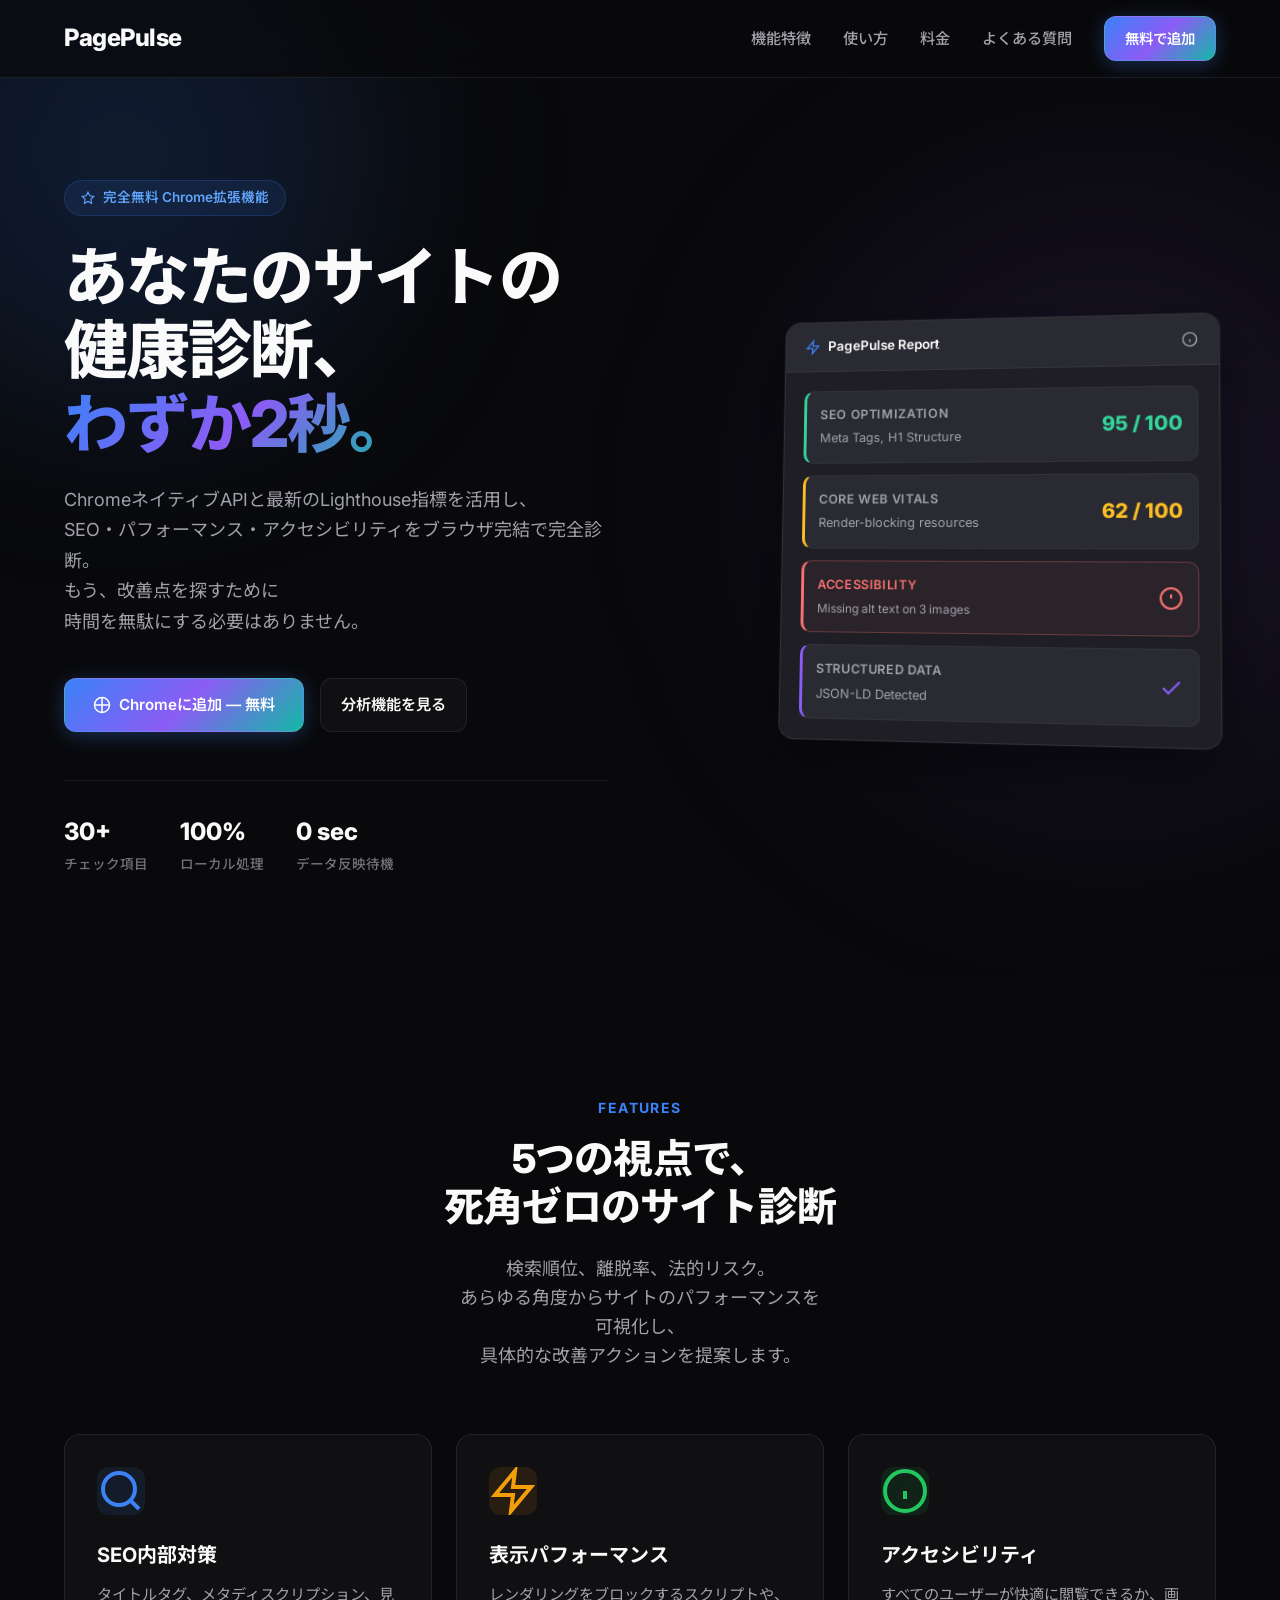
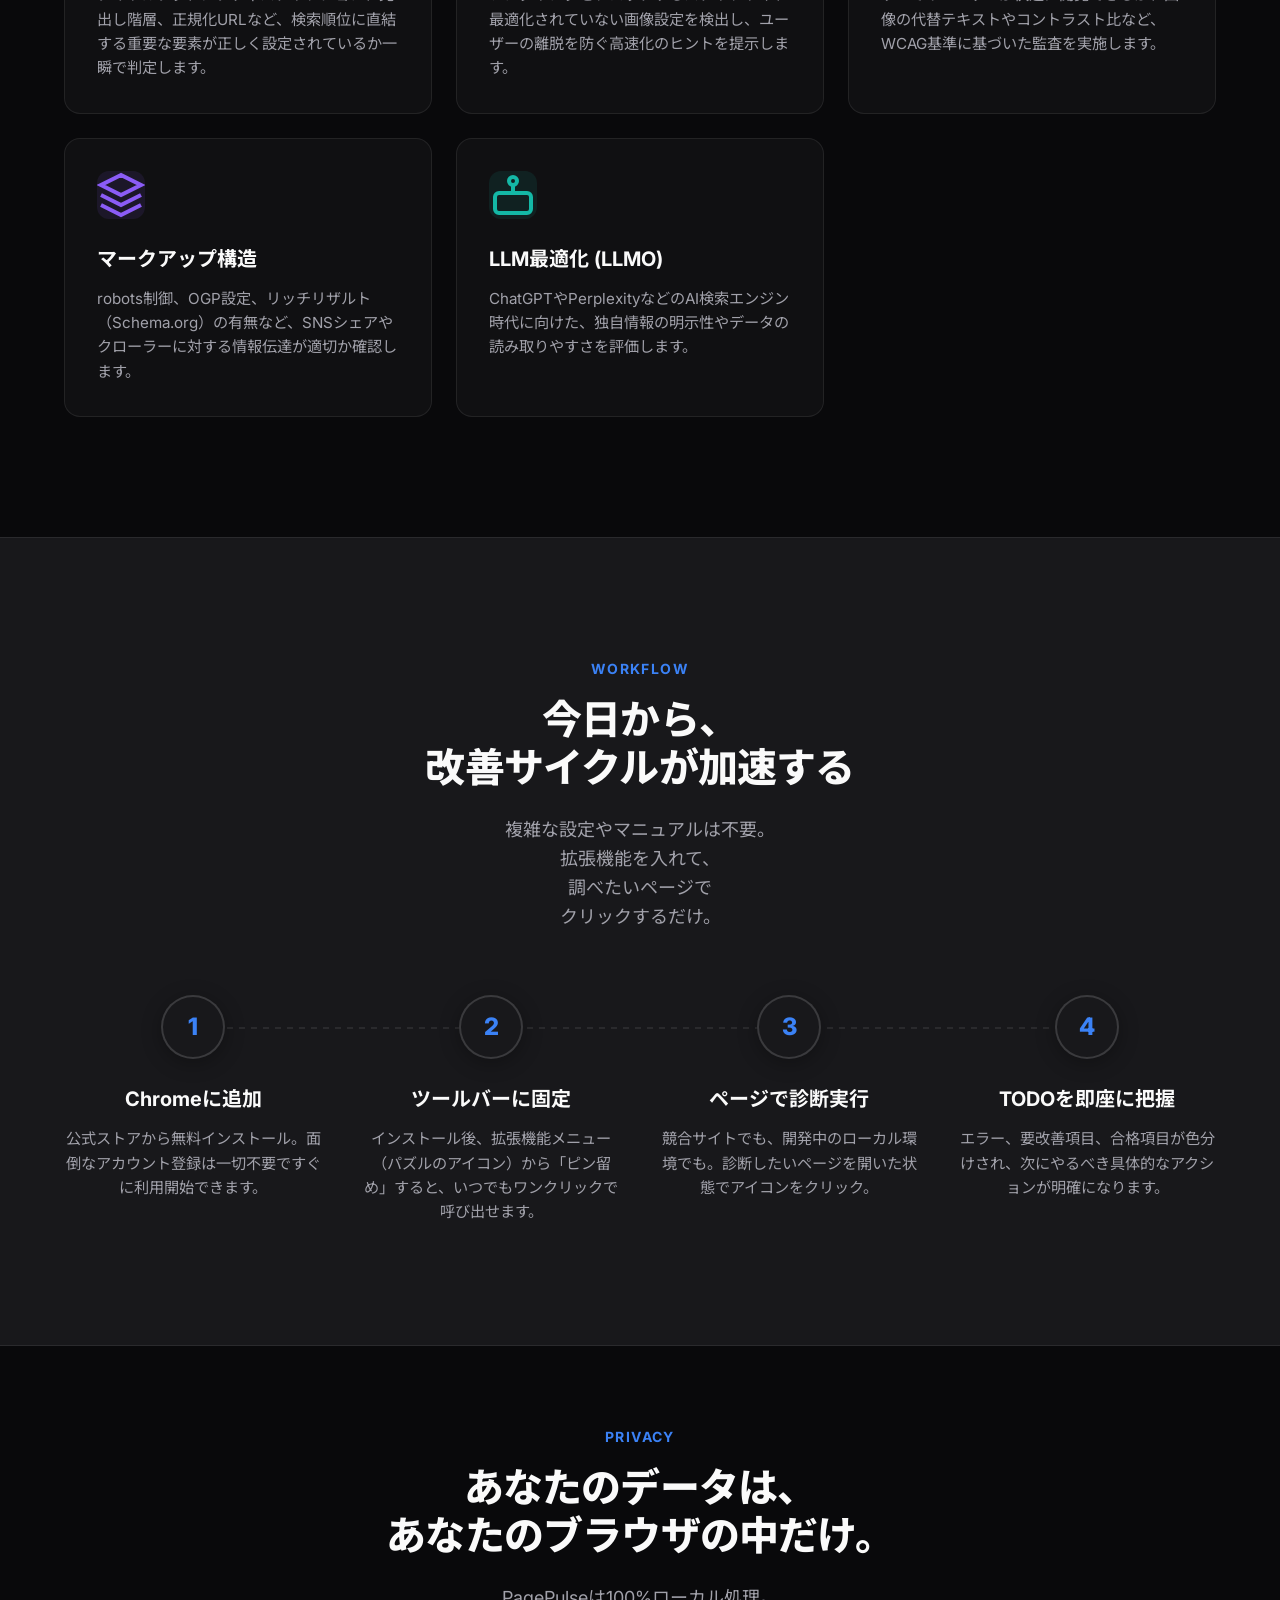
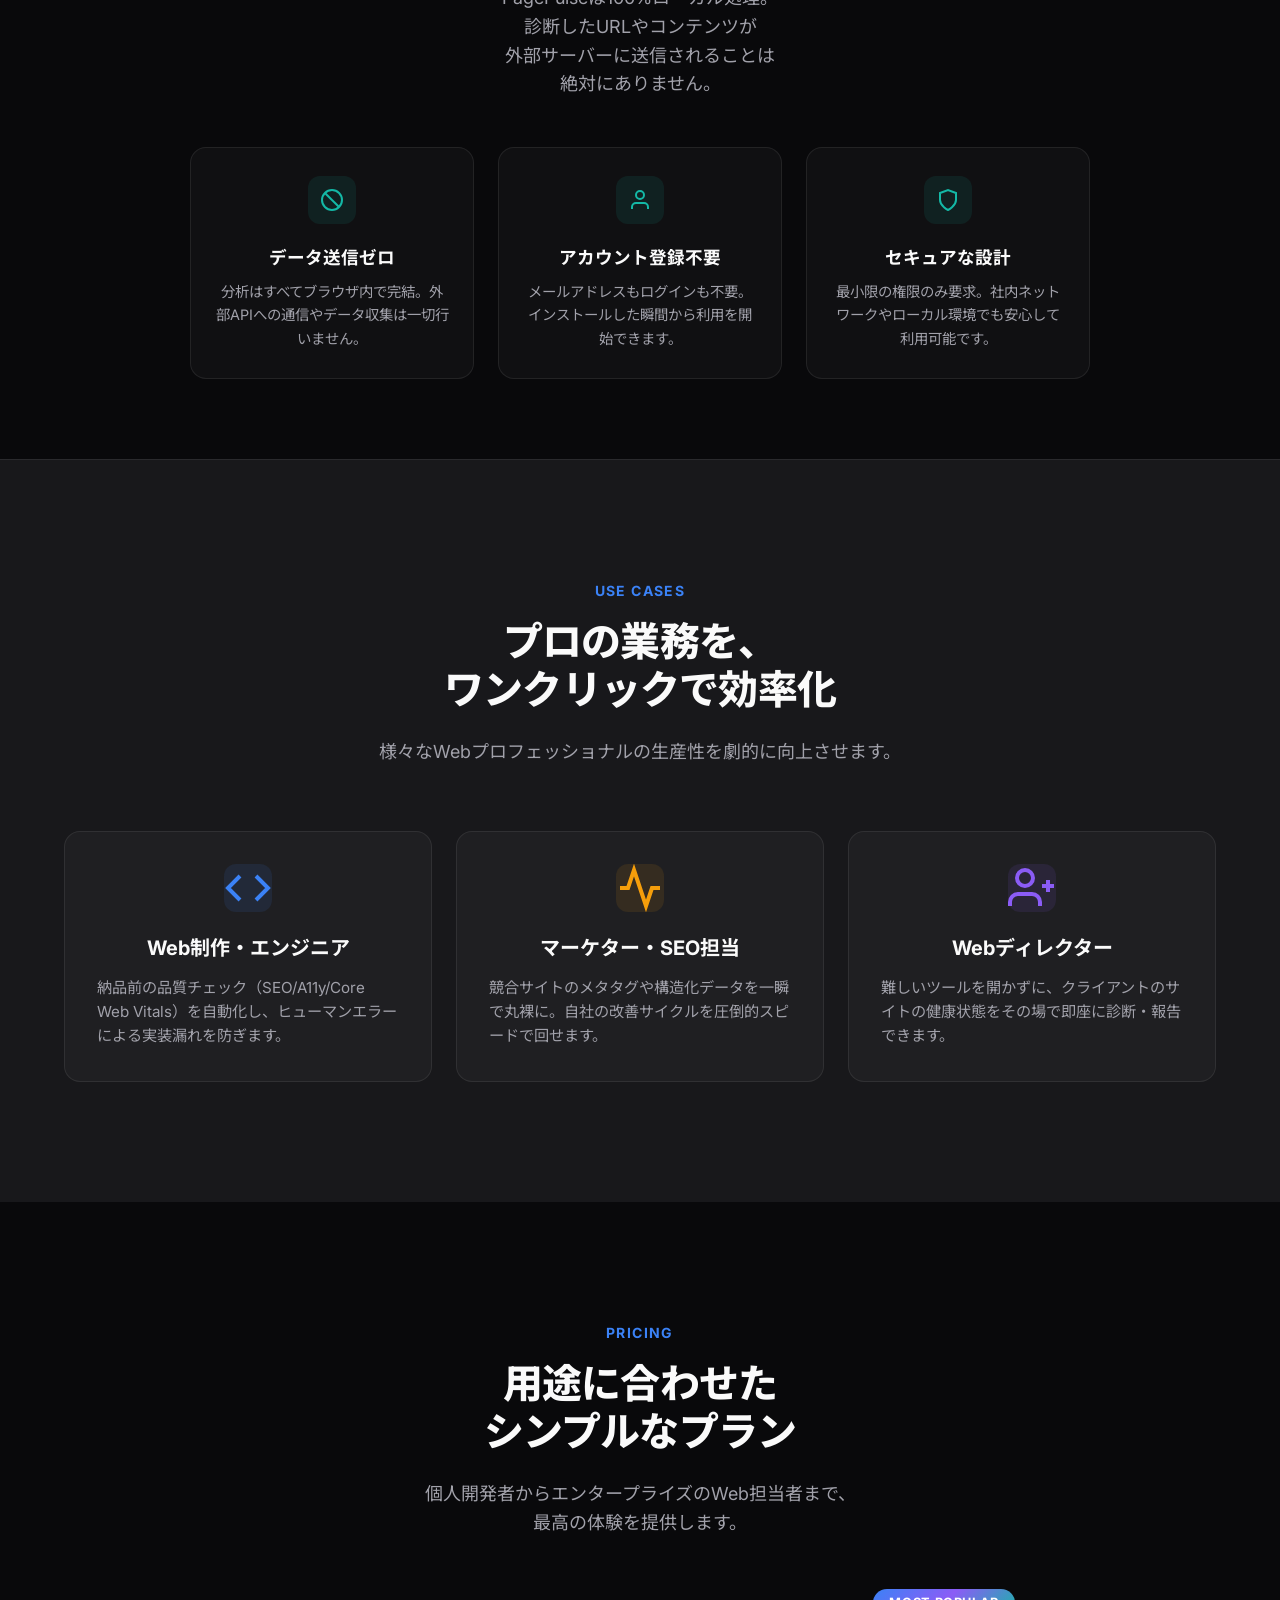
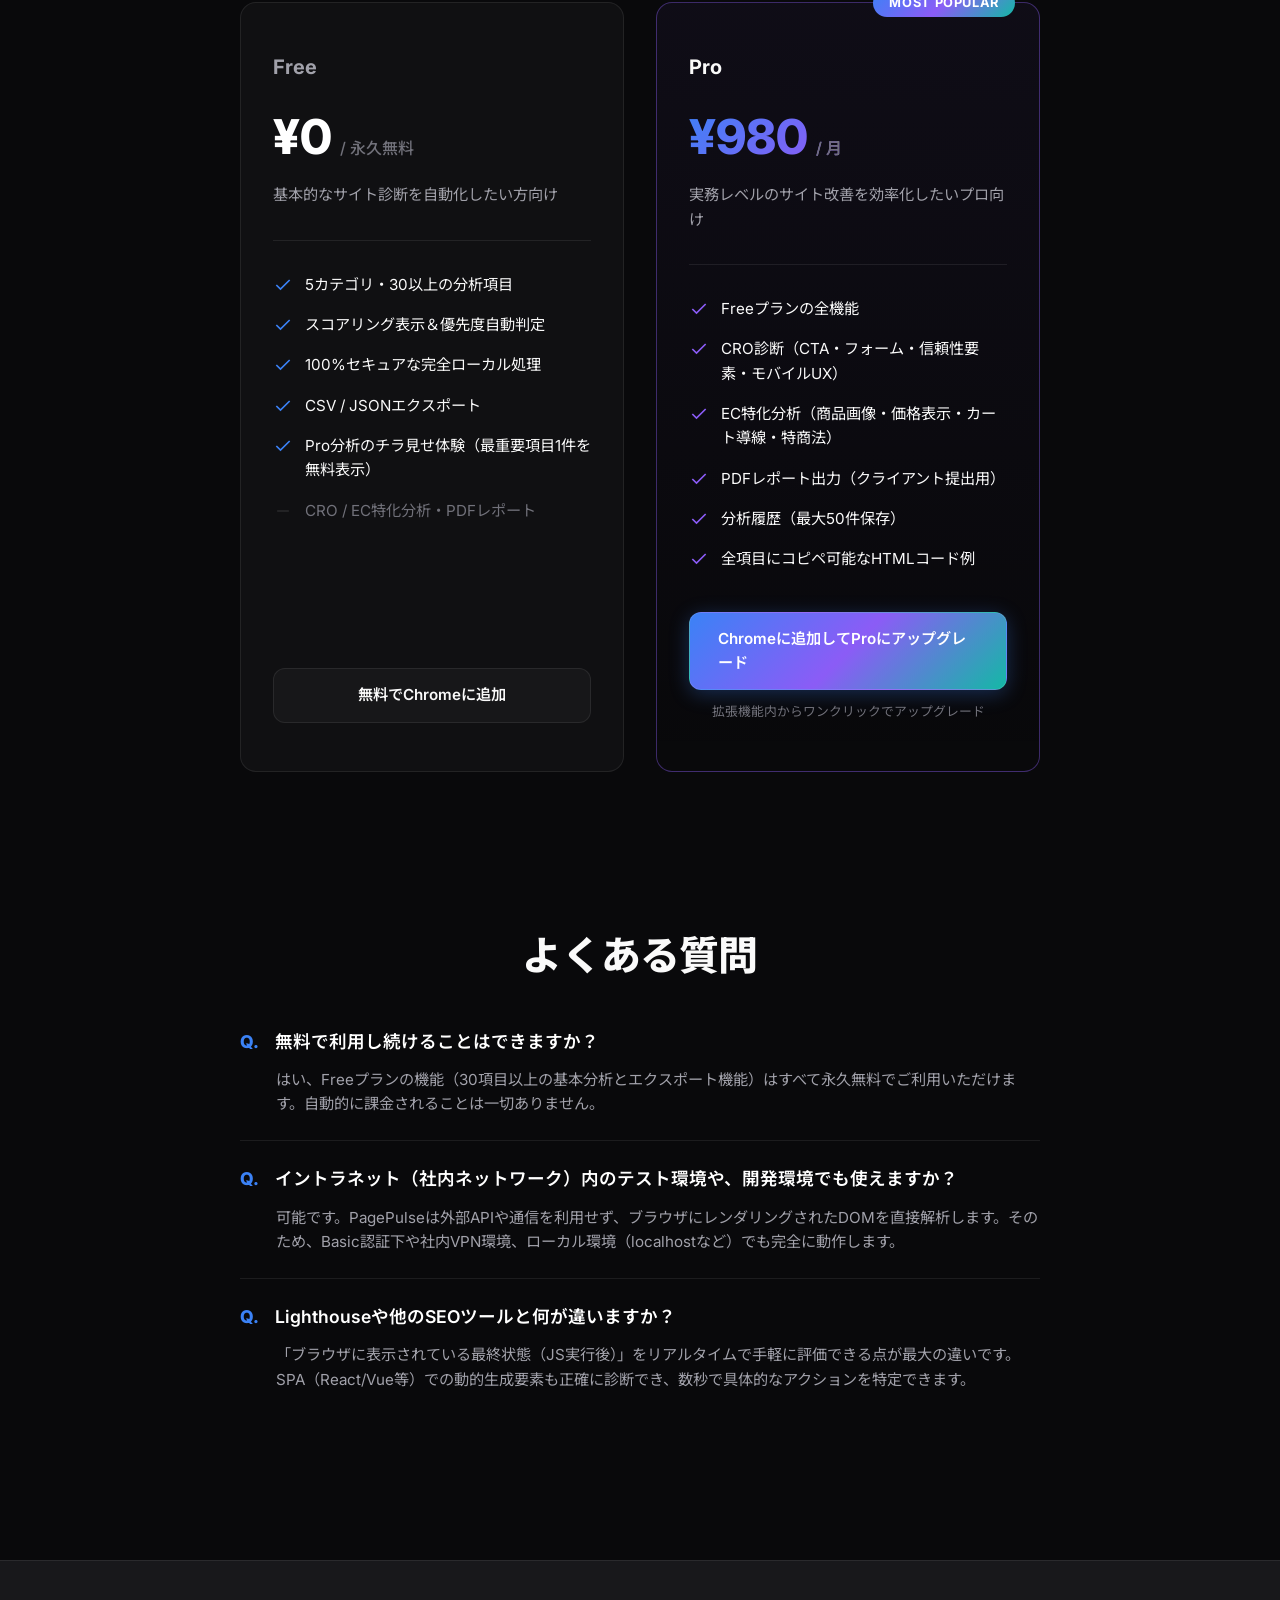
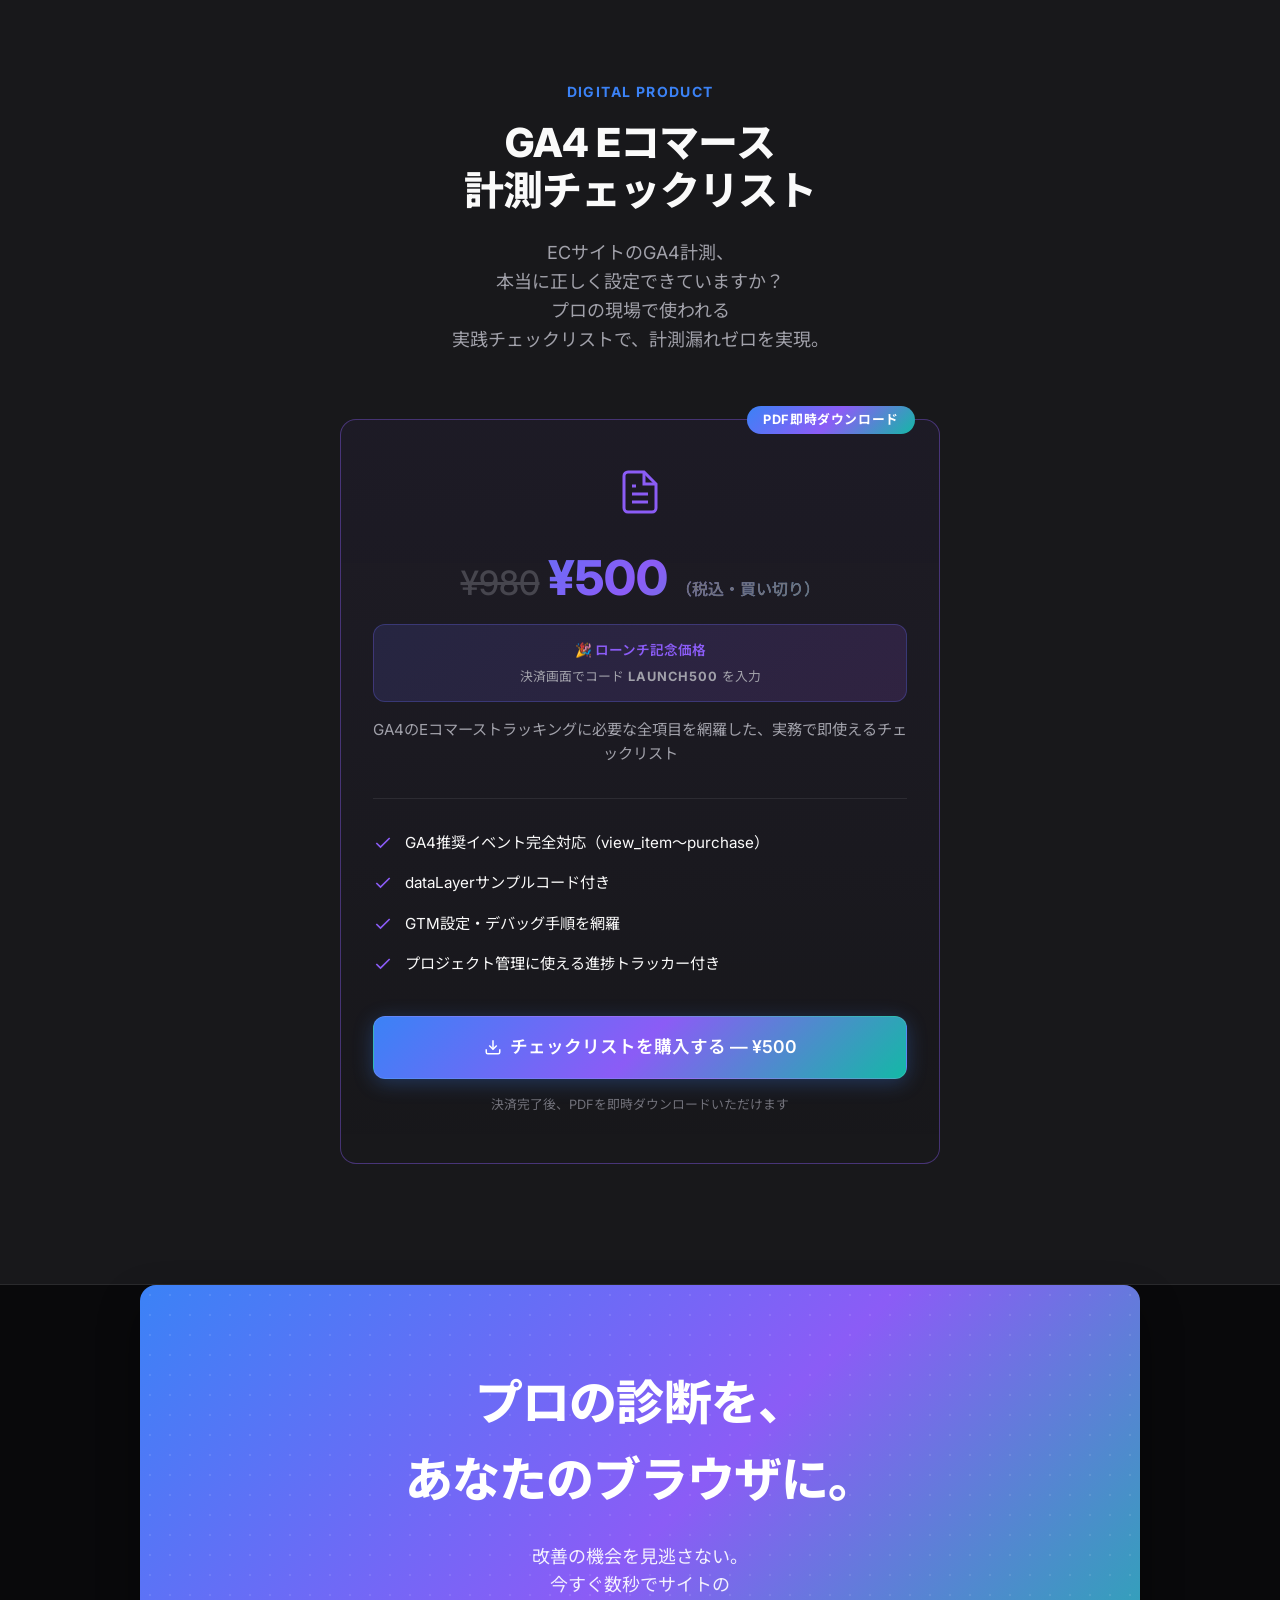
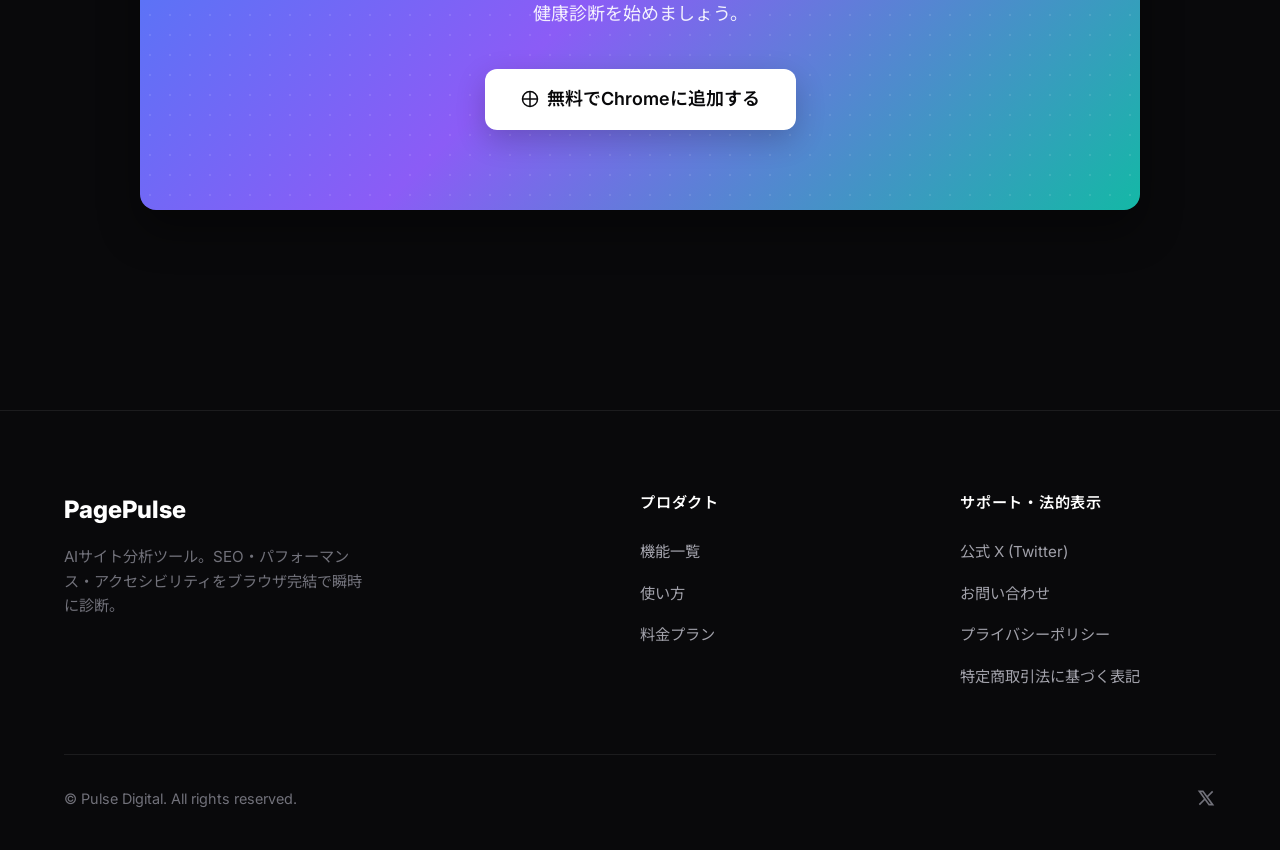
==== commit dee9c099: "update: pricing section Pro launch + feature list" ====
--- a/index.html
+++ b/index.html
@@ -39,11 +39,21 @@
       "operatingSystem": "Chrome, Edge, Brave",
       "applicationCategory": "DeveloperApplication",
       "description": "あなたのサイトの健康診断、わずか2秒。SEO・パフォーマンス・アクセシビリティをブラウザ完結で完全診断するChrome拡張機能。",
-      "offers": {
-        "@type": "Offer",
-        "price": "0",
-        "priceCurrency": "JPY"
-      },
+      "offers": [
+        {
+          "@type": "Offer",
+          "name": "Free",
+          "price": "0",
+          "priceCurrency": "JPY"
+        },
+        {
+          "@type": "Offer",
+          "name": "Pro",
+          "price": "980",
+          "priceCurrency": "JPY",
+          "billingIncrement": "P1M"
+        }
+      ],
       "aggregateRating": {
         "@type": "AggregateRating",
         "ratingValue": "5.0",
@@ -764,15 +774,15 @@
                         </li>
                         <li>
                             <svg viewBox="0 0 24 24" fill="none" stroke="currentColor" stroke-width="2"><polyline points="20 6 9 17 4 12"/></svg>
-                            診断結果のCSV / JSONエクスポート
+                            CSV / JSONエクスポート
+                        </li>
+                        <li>
+                            <svg viewBox="0 0 24 24" fill="none" stroke="currentColor" stroke-width="2"><polyline points="20 6 9 17 4 12"/></svg>
+                            Pro分析のチラ見せ体験（最重要項目1件を無料表示）
                         </li>
                         <li class="disabled">
                             <svg viewBox="0 0 24 24" fill="none" stroke="currentColor" stroke-width="2"><line x1="5" y1="12" x2="19" y2="12"/></svg>
-                            AIによる具体的な修正コード自動生成
-                        </li>
-                        <li class="disabled">
-                            <svg viewBox="0 0 24 24" fill="none" stroke="currentColor" stroke-width="2"><line x1="5" y1="12" x2="19" y2="12"/></svg>
-                            CRO（コンバージョン最適化）診断モジュール
+                            CRO / EC特化分析・PDFレポート
                         </li>
                     </ul>
                     
@@ -781,12 +791,12 @@
                     </a>
                 </div>
                 
-                <!-- Premium Plan -->
+                <!-- Pro Plan -->
                 <div class="price-card premium">
-                    <div class="badge-premium">Pre-register Now</div>
-                    <div class="p-name">Premium</div>
-                    <div class="p-price">¥1,480 <span>/ 月（予定）</span></div>
-                    <div class="p-desc">レポート作成や顧客提案を行うプロフェッショナル向け</div>
+                    <div class="badge-premium">MOST POPULAR</div>
+                    <div class="p-name">Pro</div>
+                    <div class="p-price">¥980 <span>/ 月</span></div>
+                    <div class="p-desc">実務レベルのサイト改善を効率化したいプロ向け</div>
                     
                     <ul class="p-features">
                         <li>
@@ -795,25 +805,30 @@
                         </li>
                         <li>
                             <svg viewBox="0 0 24 24" fill="none" stroke="currentColor" stroke-width="2"><polyline points="20 6 9 17 4 12"/></svg>
-                            プロジェクト単位のドメイン履歴保存
-                        </li>
-                        <li>
-                            <svg viewBox="0 0 24 24" fill="none" stroke="currentColor" stroke-width="2"><polyline points="20 6 9 17 4 12"/></svg>
-                            生成AIによる具体的な修正コード自動生成
-                        </li>
-                        <li>
-                            <svg viewBox="0 0 24 24" fill="none" stroke="currentColor" stroke-width="2"><polyline points="20 6 9 17 4 12"/></svg>
-                            EC・メディア特化のCRO診断モジュール
-                        </li>
-                        <li>
-                            <svg viewBox="0 0 24 24" fill="none" stroke="currentColor" stroke-width="2"><polyline points="20 6 9 17 4 12"/></svg>
-                            優先メールサポート
+                            CRO診断（CTA・フォーム・信頼性要素・モバイルUX）
+                        </li>
+                        <li>
+                            <svg viewBox="0 0 24 24" fill="none" stroke="currentColor" stroke-width="2"><polyline points="20 6 9 17 4 12"/></svg>
+                            EC特化分析（商品画像・価格表示・カート導線・特商法）
+                        </li>
+                        <li>
+                            <svg viewBox="0 0 24 24" fill="none" stroke="currentColor" stroke-width="2"><polyline points="20 6 9 17 4 12"/></svg>
+                            PDFレポート出力（クライアント提出用）
+                        </li>
+                        <li>
+                            <svg viewBox="0 0 24 24" fill="none" stroke="currentColor" stroke-width="2"><polyline points="20 6 9 17 4 12"/></svg>
+                            分析履歴（最大50件保存）
+                        </li>
+                        <li>
+                            <svg viewBox="0 0 24 24" fill="none" stroke="currentColor" stroke-width="2"><polyline points="20 6 9 17 4 12"/></svg>
+                            全項目にコピペ可能なHTMLコード例
                         </li>
                     </ul>
                     
-                    <a href="mailto:contact@pulse-digital.dev?subject=PagePulse%20Pro%20Waitlist" class="btn btn-outline" style="width: 100%; border-color: rgba(139,92,246,0.5); color: #c4b5fd; display: flex; justify-content: center;">
-                        事前登録（ウェイトリスト）に参加
+                    <a href="https://chrome.google.com/webstore/detail/biihgmkmmdihocjmdfedmhmkdmepfcoc" class="btn btn-primary" target="_blank" rel="noopener" style="width: 100%;">
+                        Chromeに追加してProにアップグレード
                     </a>
+                    <p style="margin-top: 12px; font-size: 0.8rem; color: var(--text-muted); text-align: center;">拡張機能内からワンクリックでアップグレード</p>
                 </div>
             </div>
         </div>
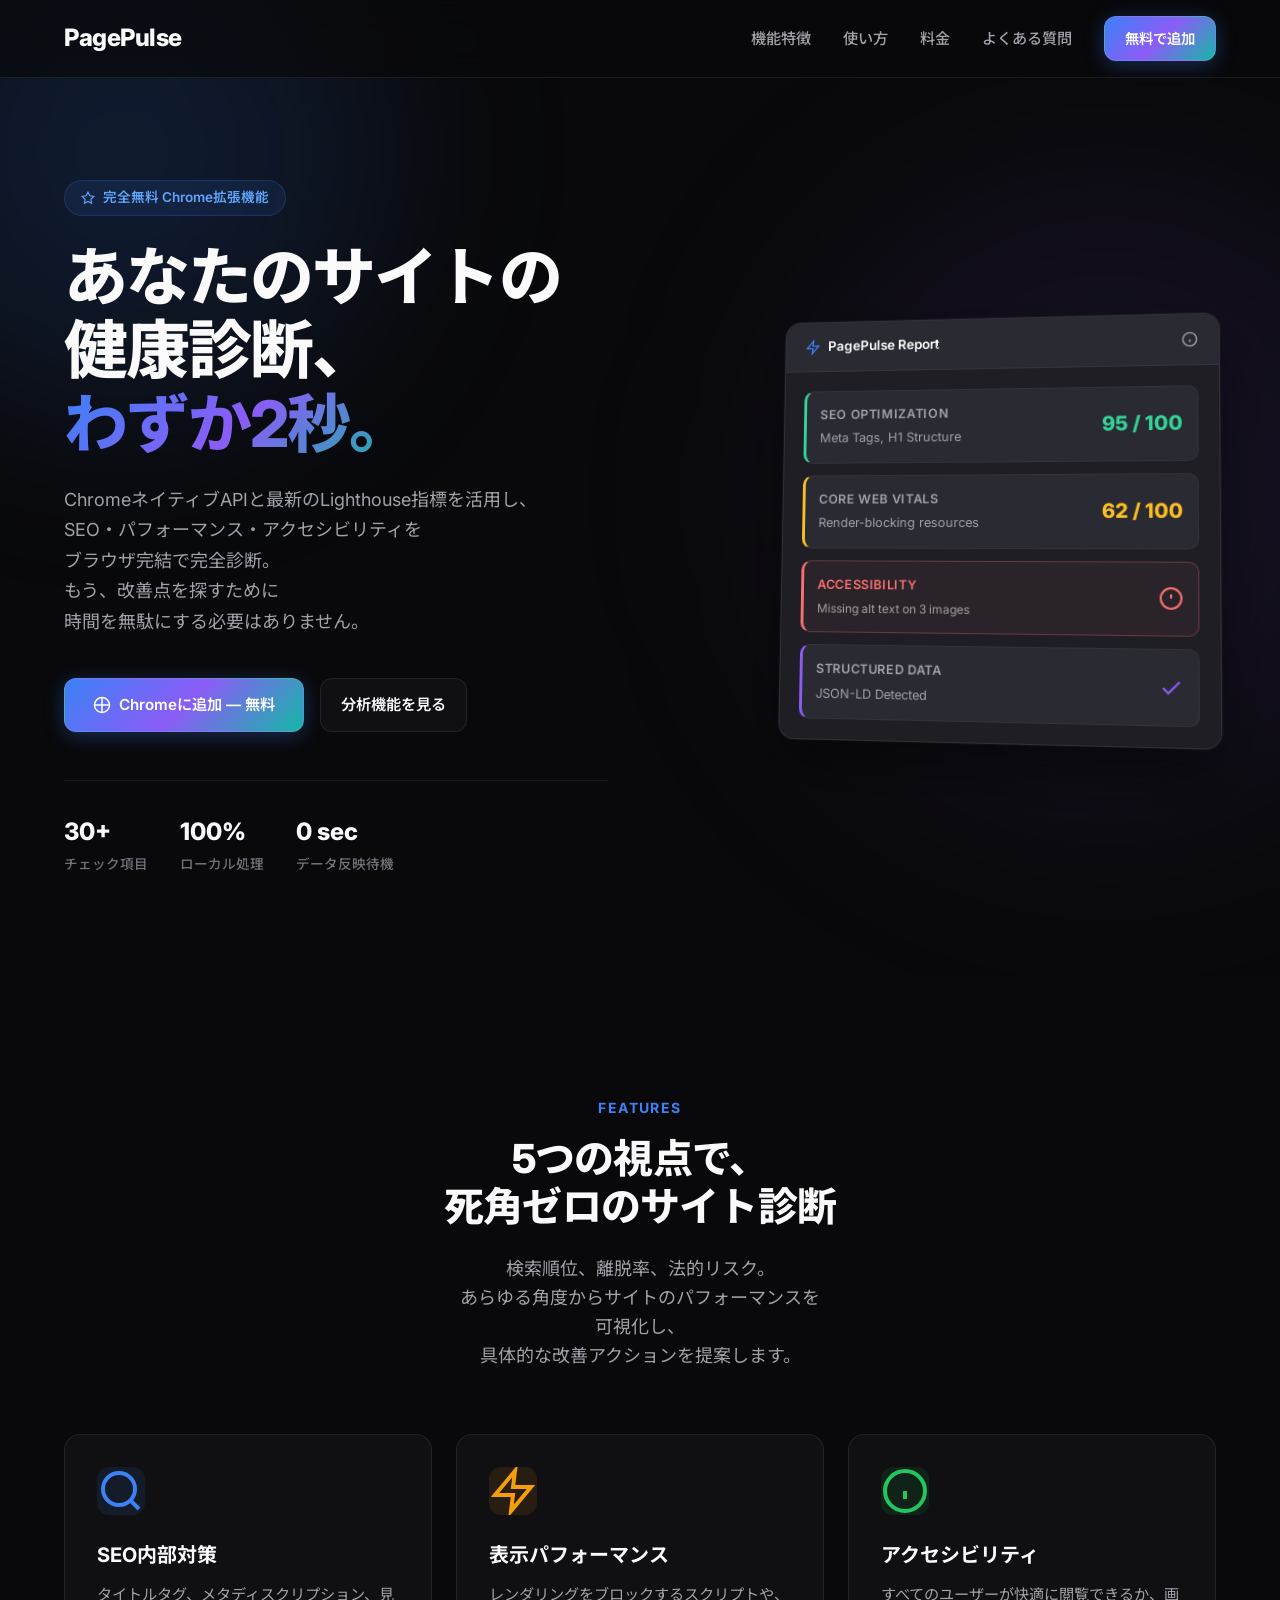
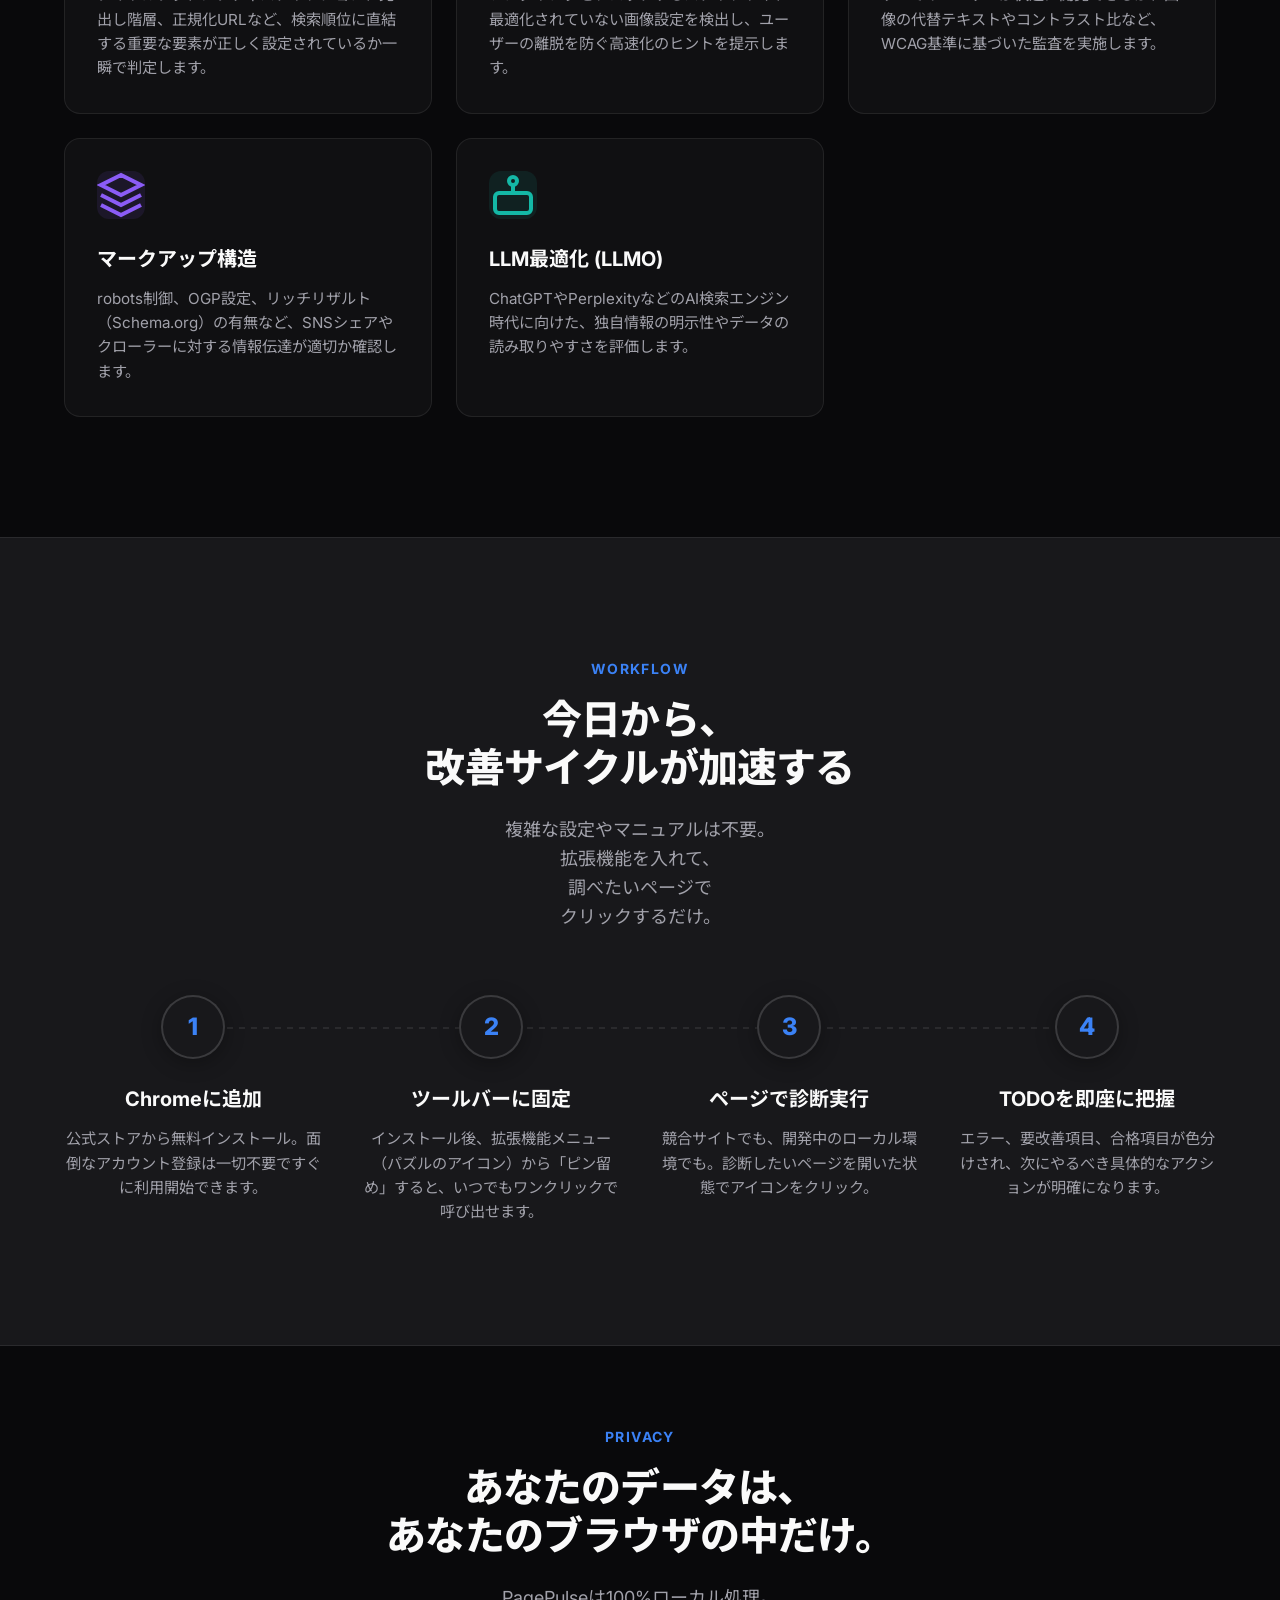
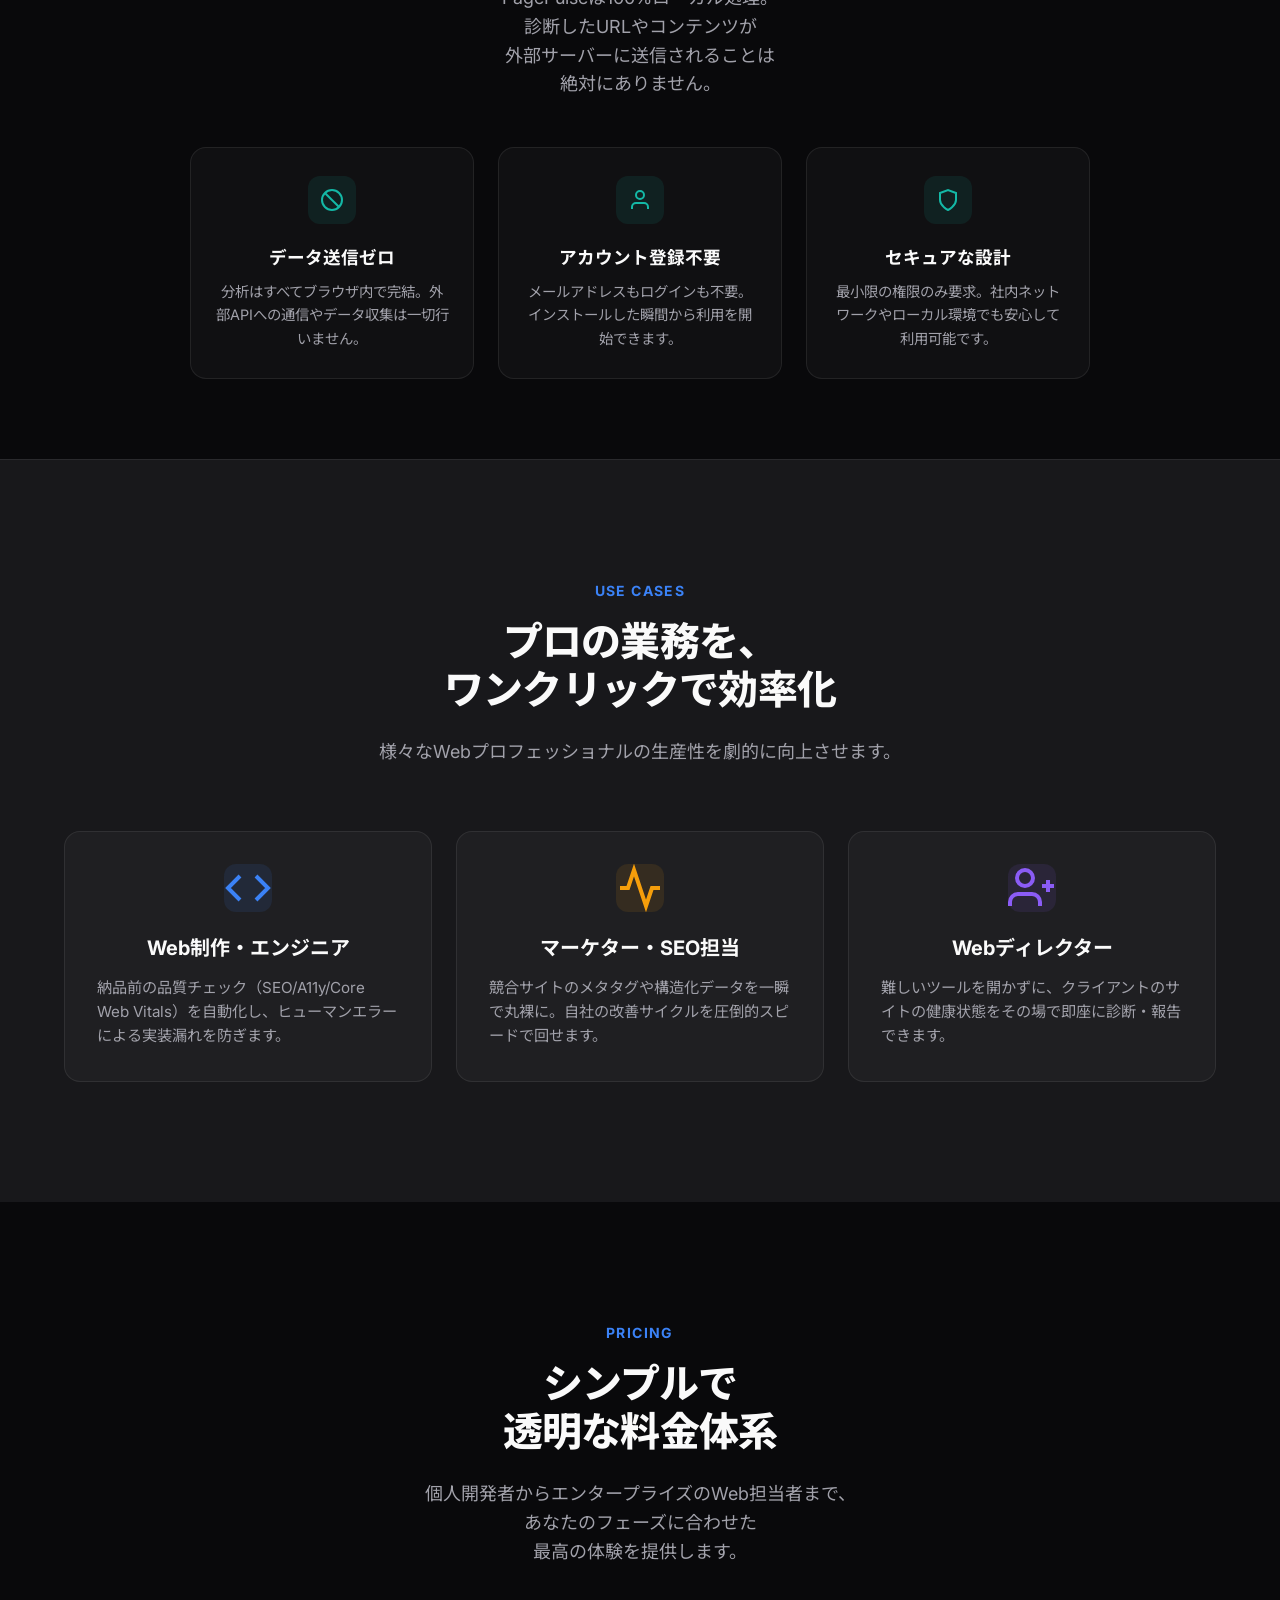
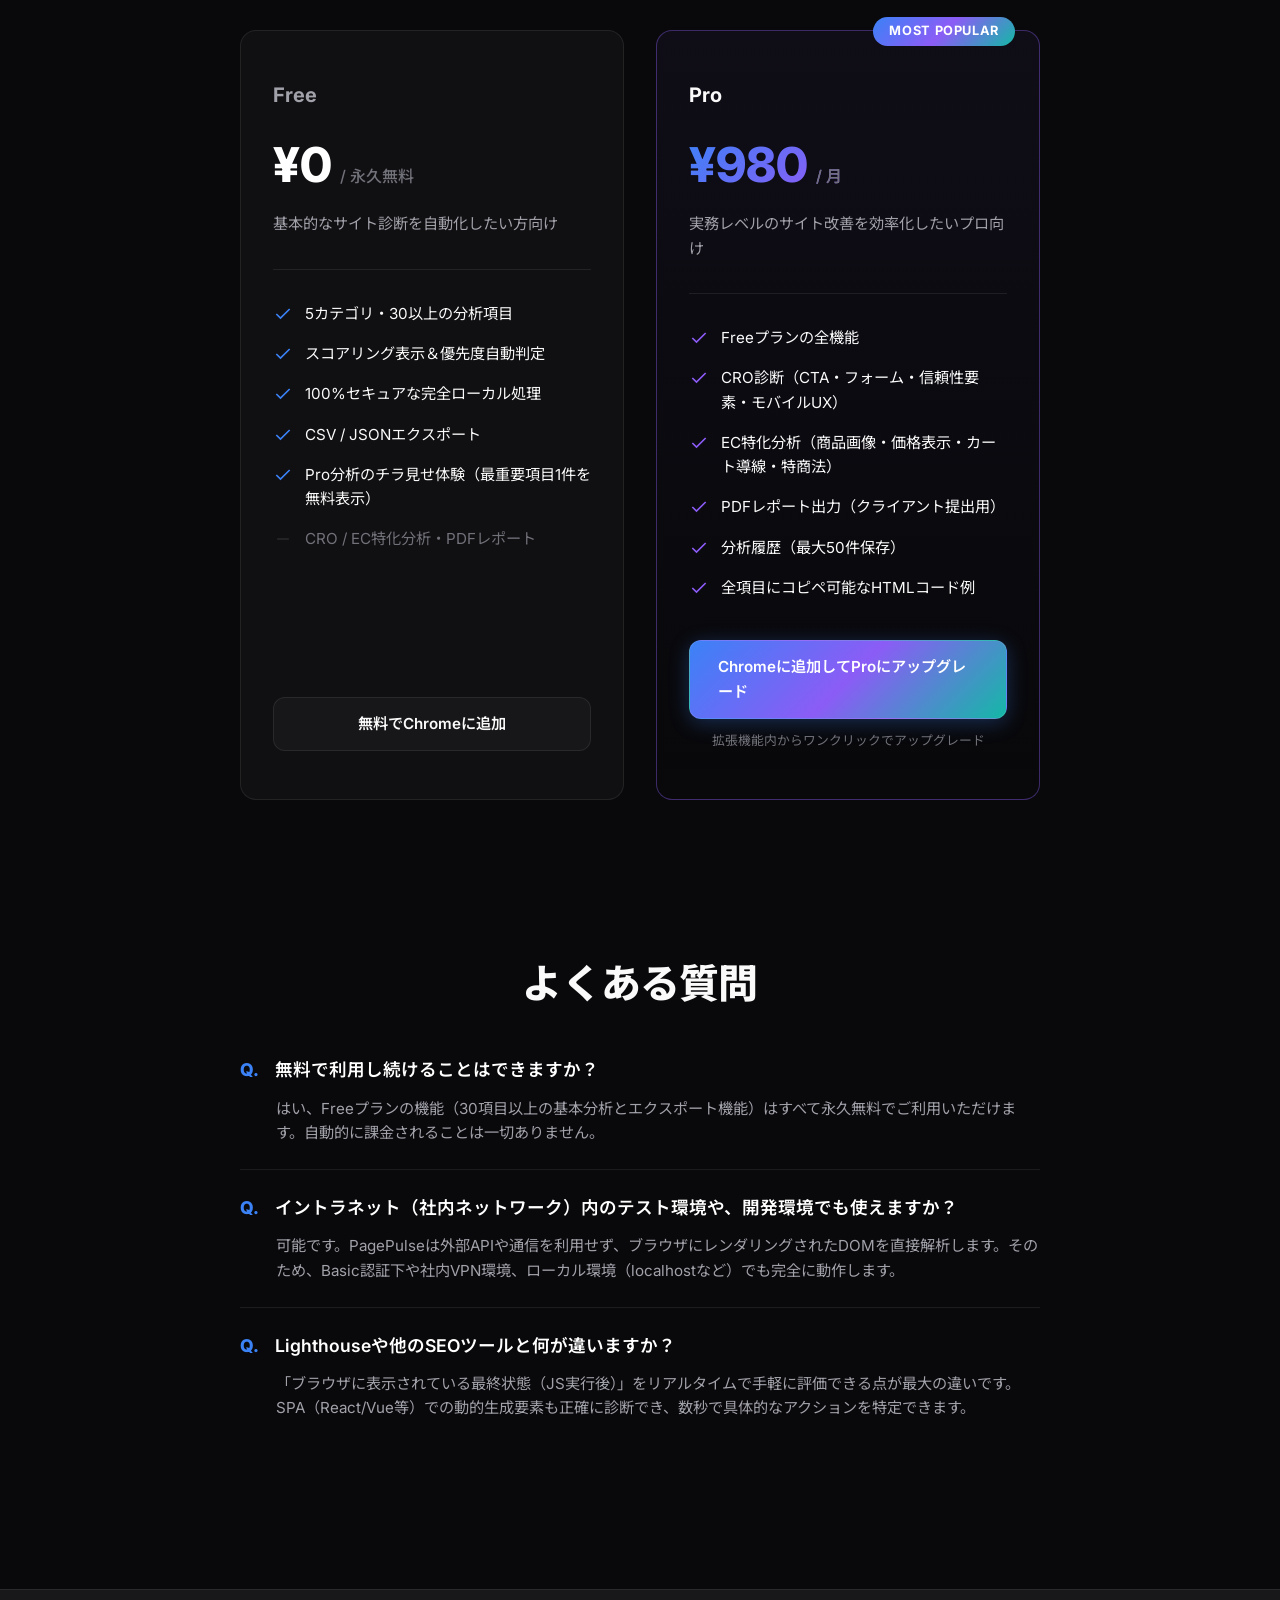
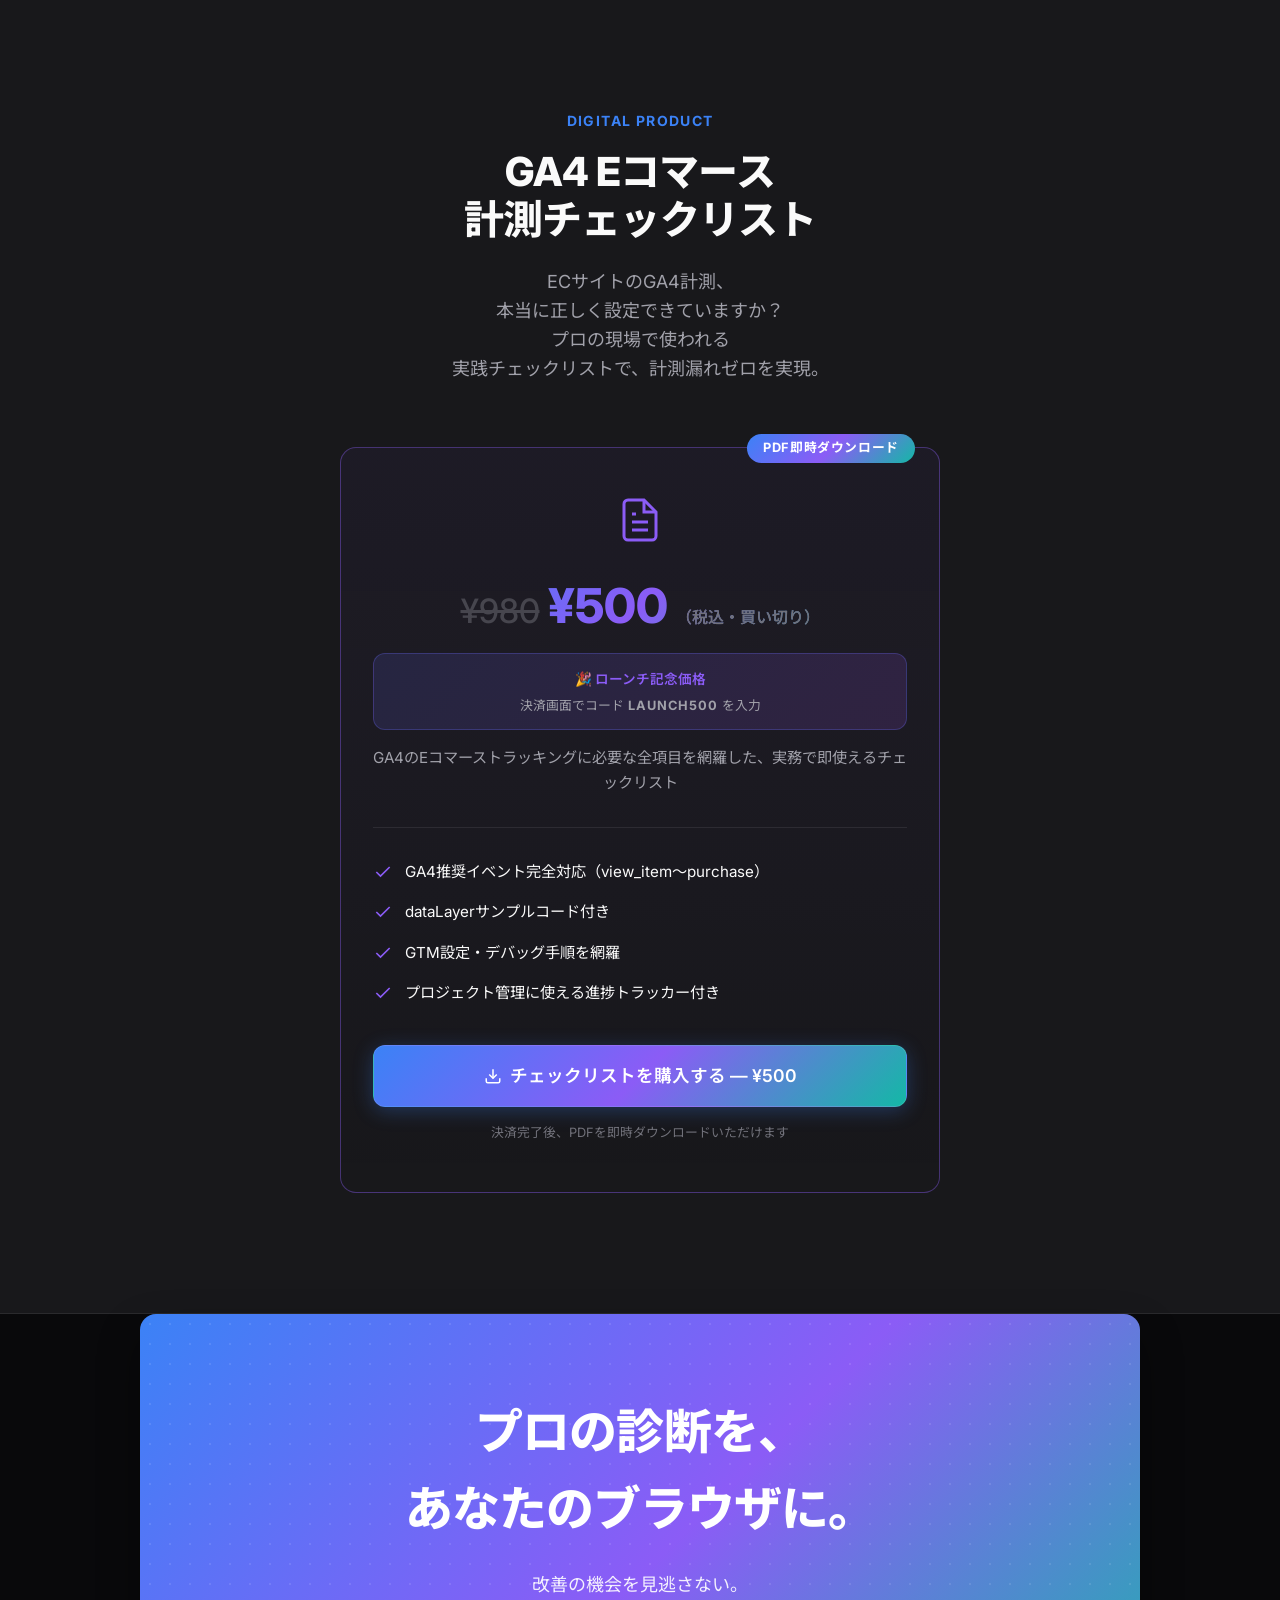
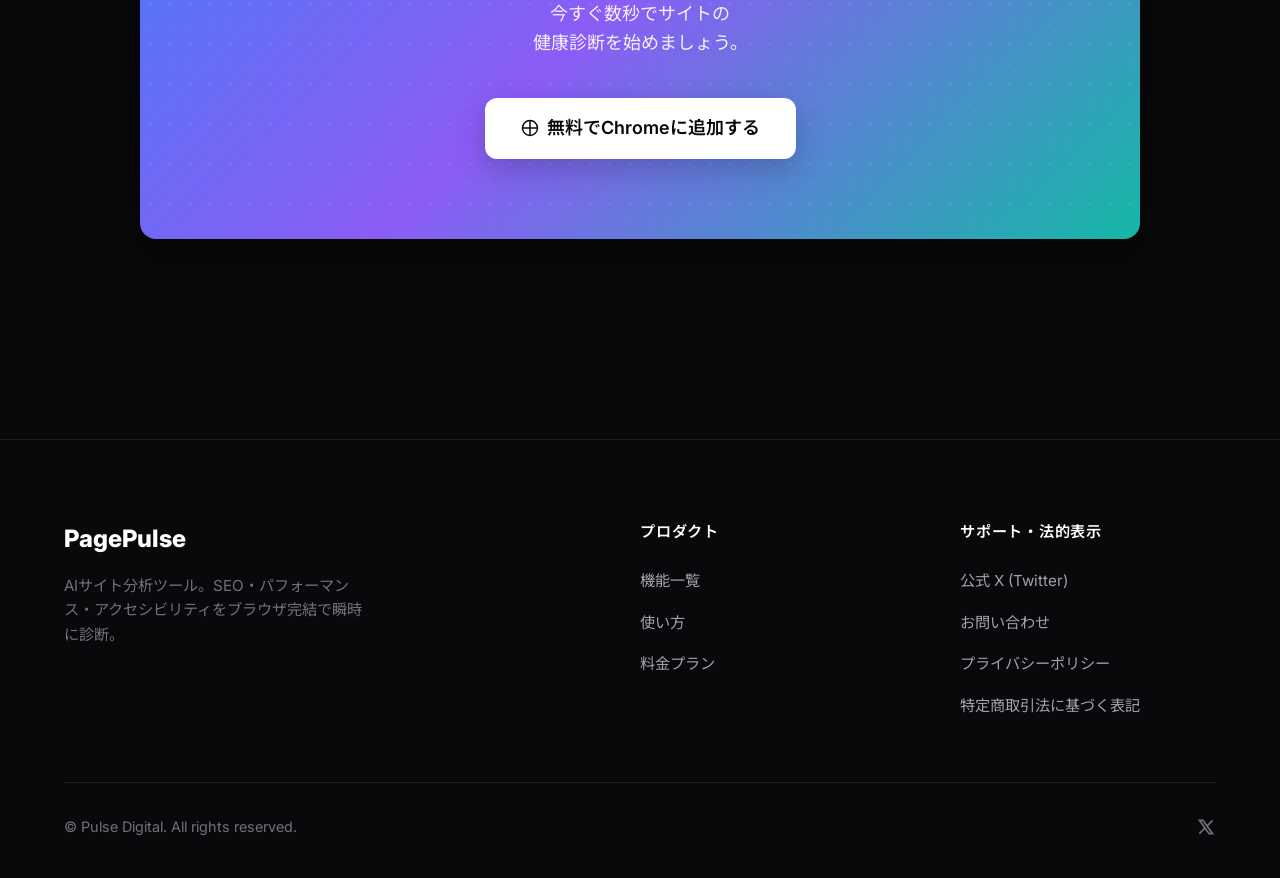
==== commit 804e18b5: "update: refine FV hero text breaking and pricing section copy" ====
--- a/index.html
+++ b/index.html
@@ -512,8 +512,8 @@
                     <svg width="14" height="14" viewBox="0 0 24 24" fill="none" stroke="currentColor" stroke-width="2"><polygon points="12 2 15.09 8.26 22 9.27 17 14.14 18.18 21.02 12 17.77 5.82 21.02 7 14.14 2 9.27 8.91 8.26 12 2"></polygon></svg>
                     完全無料 Chrome拡張機能
                 </div>
-                <h1>あなたのサイトの<br class="sp-only">健康診断、<br><span class="text-gradient">わずか2秒。</span></h1>
-                <p>ChromeネイティブAPIと最新のLighthouse指標を活用し、<br class="pc-only">SEO・パフォーマンス・アクセシビリティをブラウザ完結で完全診断。<br class="pc-only">もう、改善点を探すために<br class="sp-only"><span style="display:inline-block">時間を無駄にする</span><span style="display:inline-block">必要はありません。</span></p>
+                <h1>あなたのサイトの<br class="sp-only">健康診断、<br class="pc-only"><span class="text-gradient">わずか2秒。</span></h1>
+                <p>ChromeネイティブAPIと最新のLighthouse指標を活用し、<br class="pc-only">SEO・パフォーマンス・アクセシビリティを<br class="sp-only">ブラウザ完結で完全診断。<br class="pc-only">もう、改善点を探すために<br class="sp-only"><span style="display:inline-block">時間を無駄にする</span><span style="display:inline-block">必要はありません。</span></p>
                 
                 <div style="display: flex; gap: 16px; flex-wrap: wrap; justify-content: inherit;">
                     <a href="https://chrome.google.com/webstore/detail/biihgmkmmdihocjmdfedmhmkdmepfcoc" class="btn btn-primary" target="_blank" rel="noopener">
@@ -748,8 +748,8 @@
         <div class="container">
             <div class="section-header reveal">
                 <div class="section-label">Pricing</div>
-                <h2 class="section-title">用途に合わせた<br class="sp-only">シンプルなプラン</h2>
-                <p class="section-desc">個人開発者からエンタープライズのWeb担当者まで、<br class="sp-only">最高の体験を提供します。</p>
+                <h2 class="section-title">シンプルで<br class="sp-only">透明な料金体系</h2>
+                <p class="section-desc">個人開発者からエンタープライズのWeb担当者まで、<br class="sp-only">あなたのフェーズに合わせた<br class="pc-only">最高の体験を提供します。</p>
             </div>
             
             <div class="pricing-grid reveal">
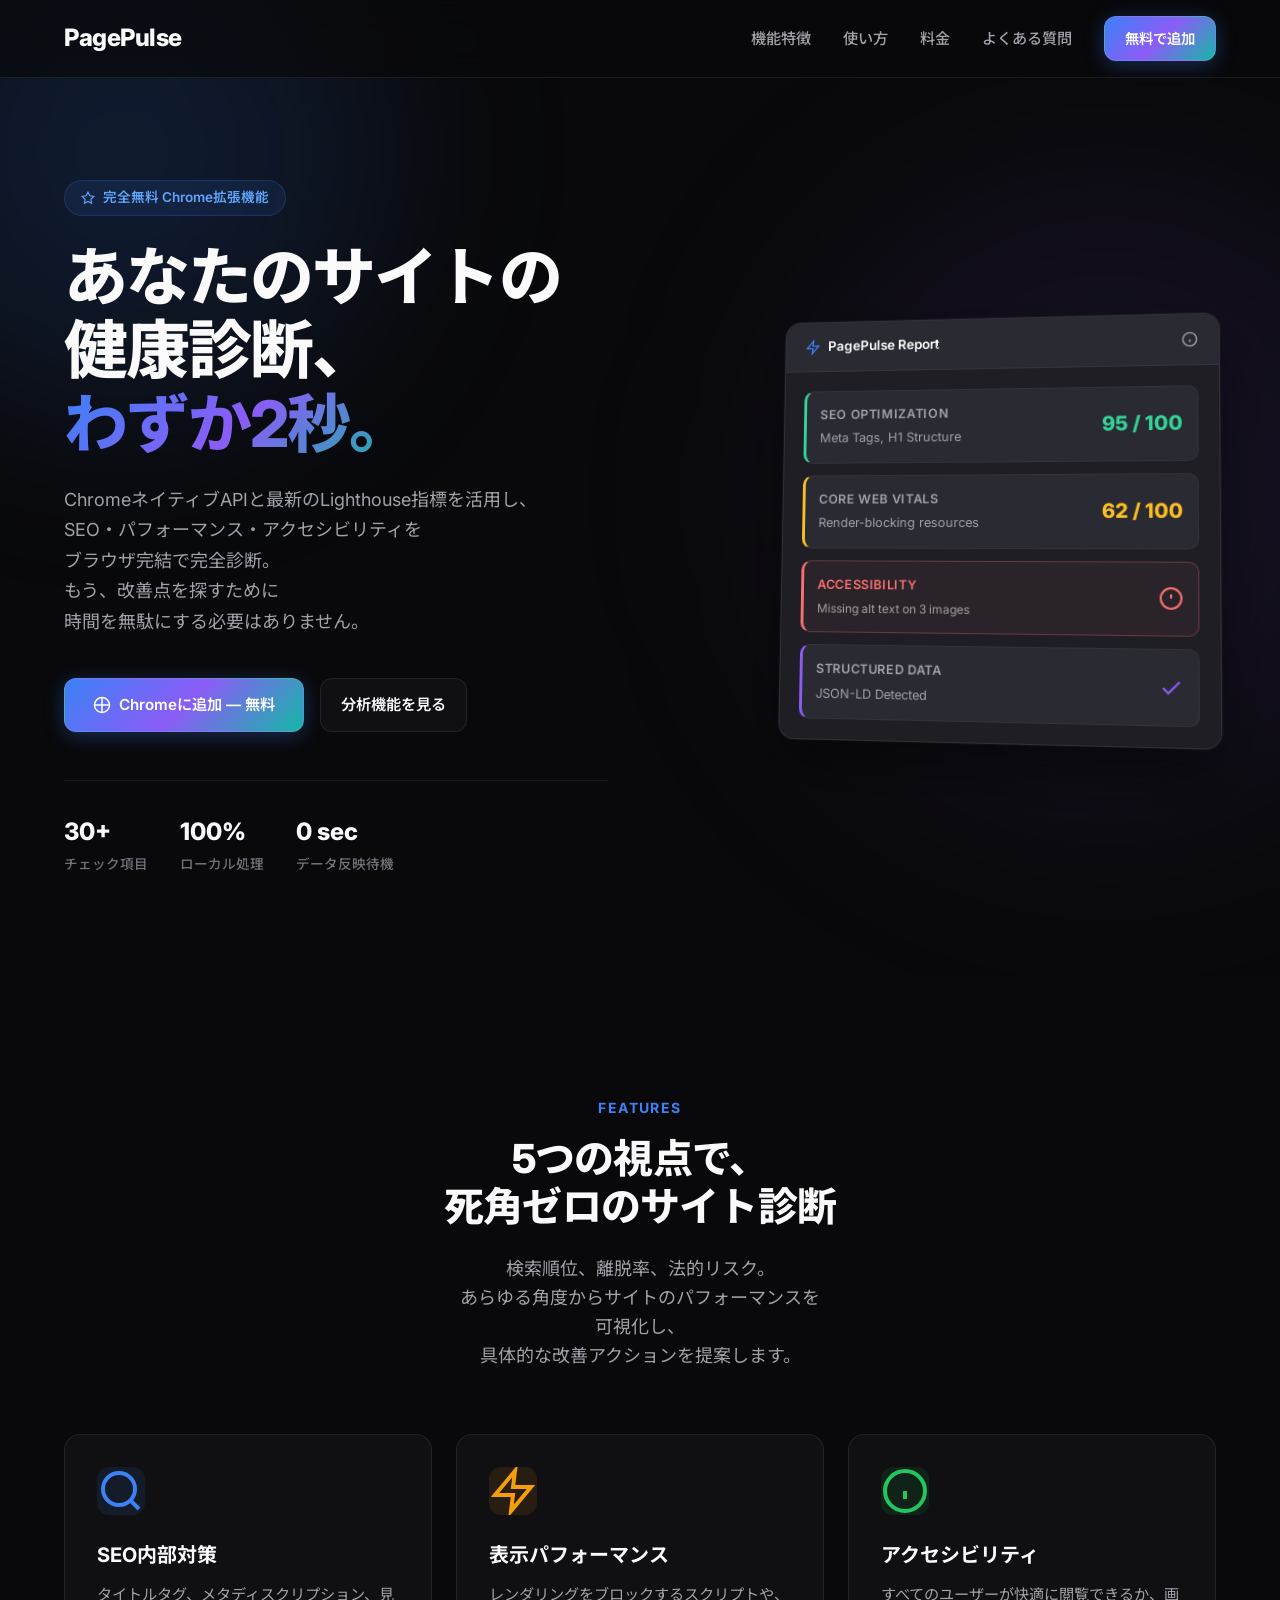
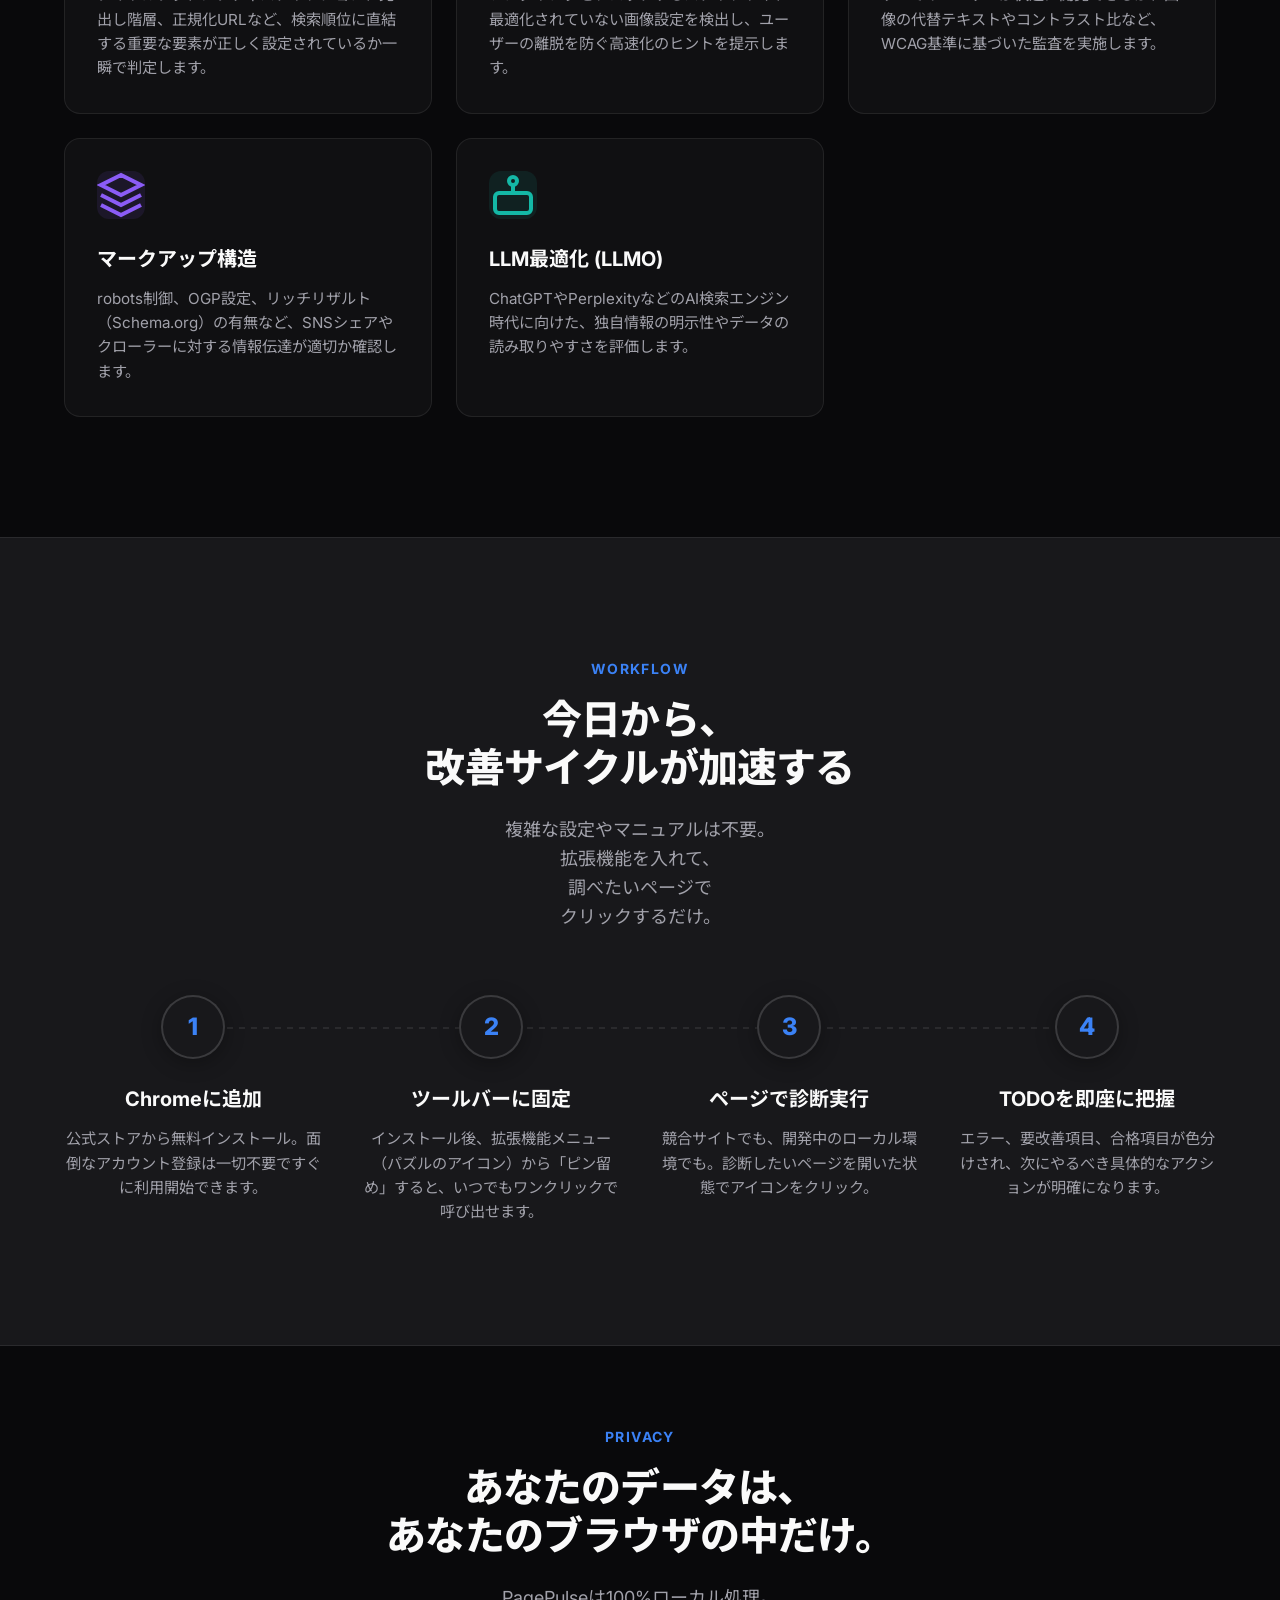
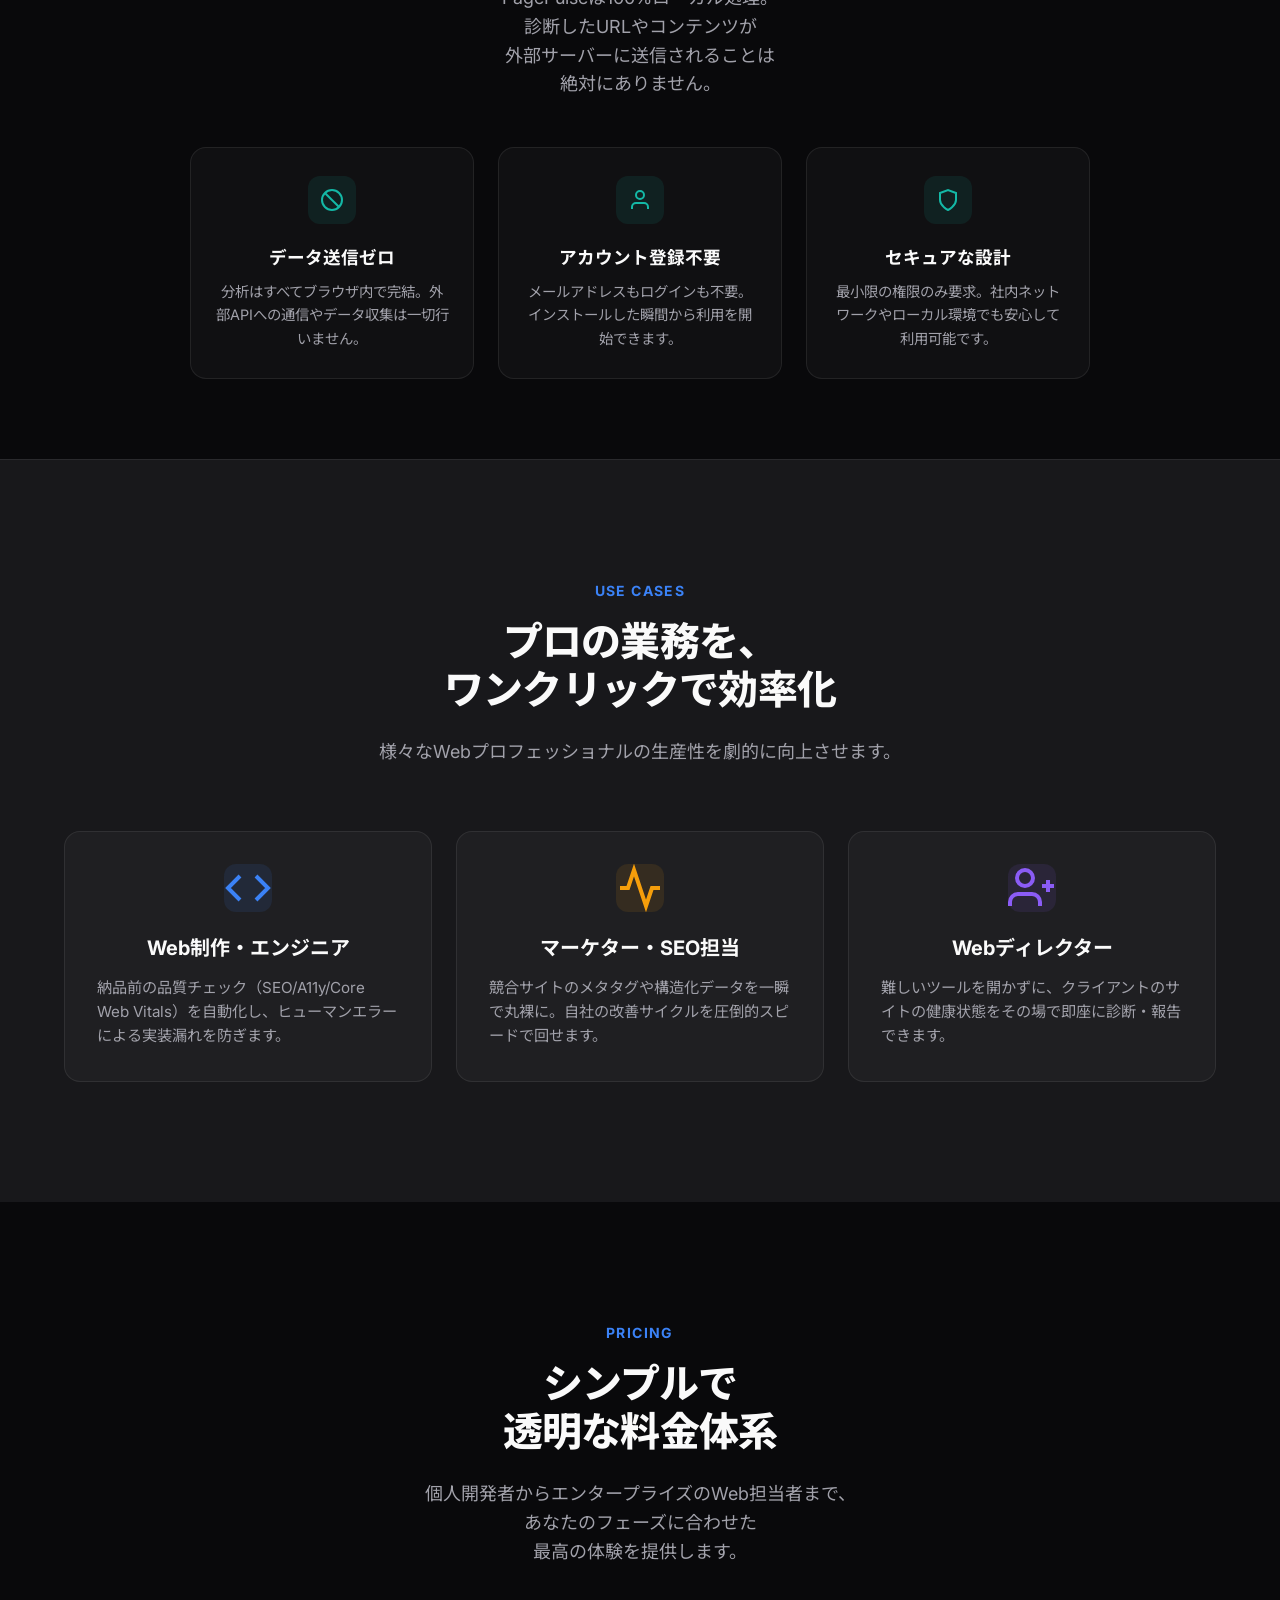
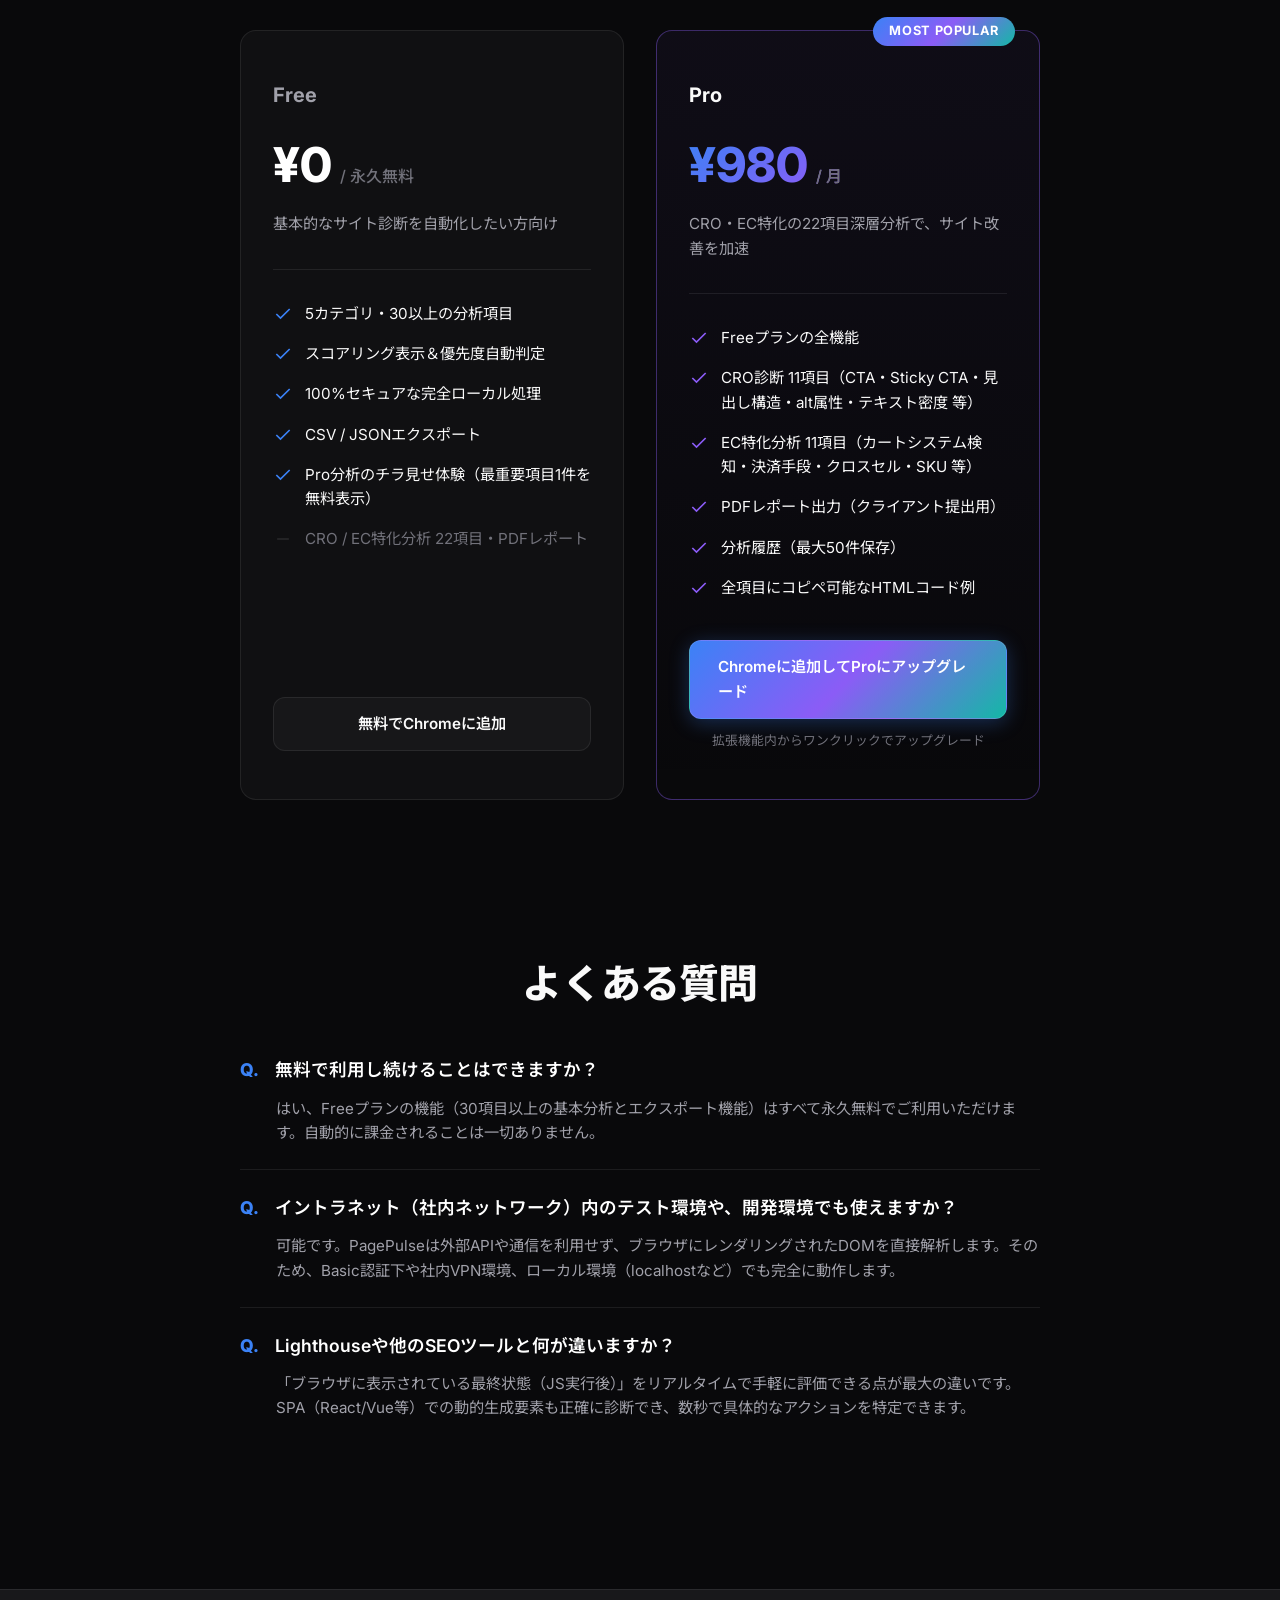
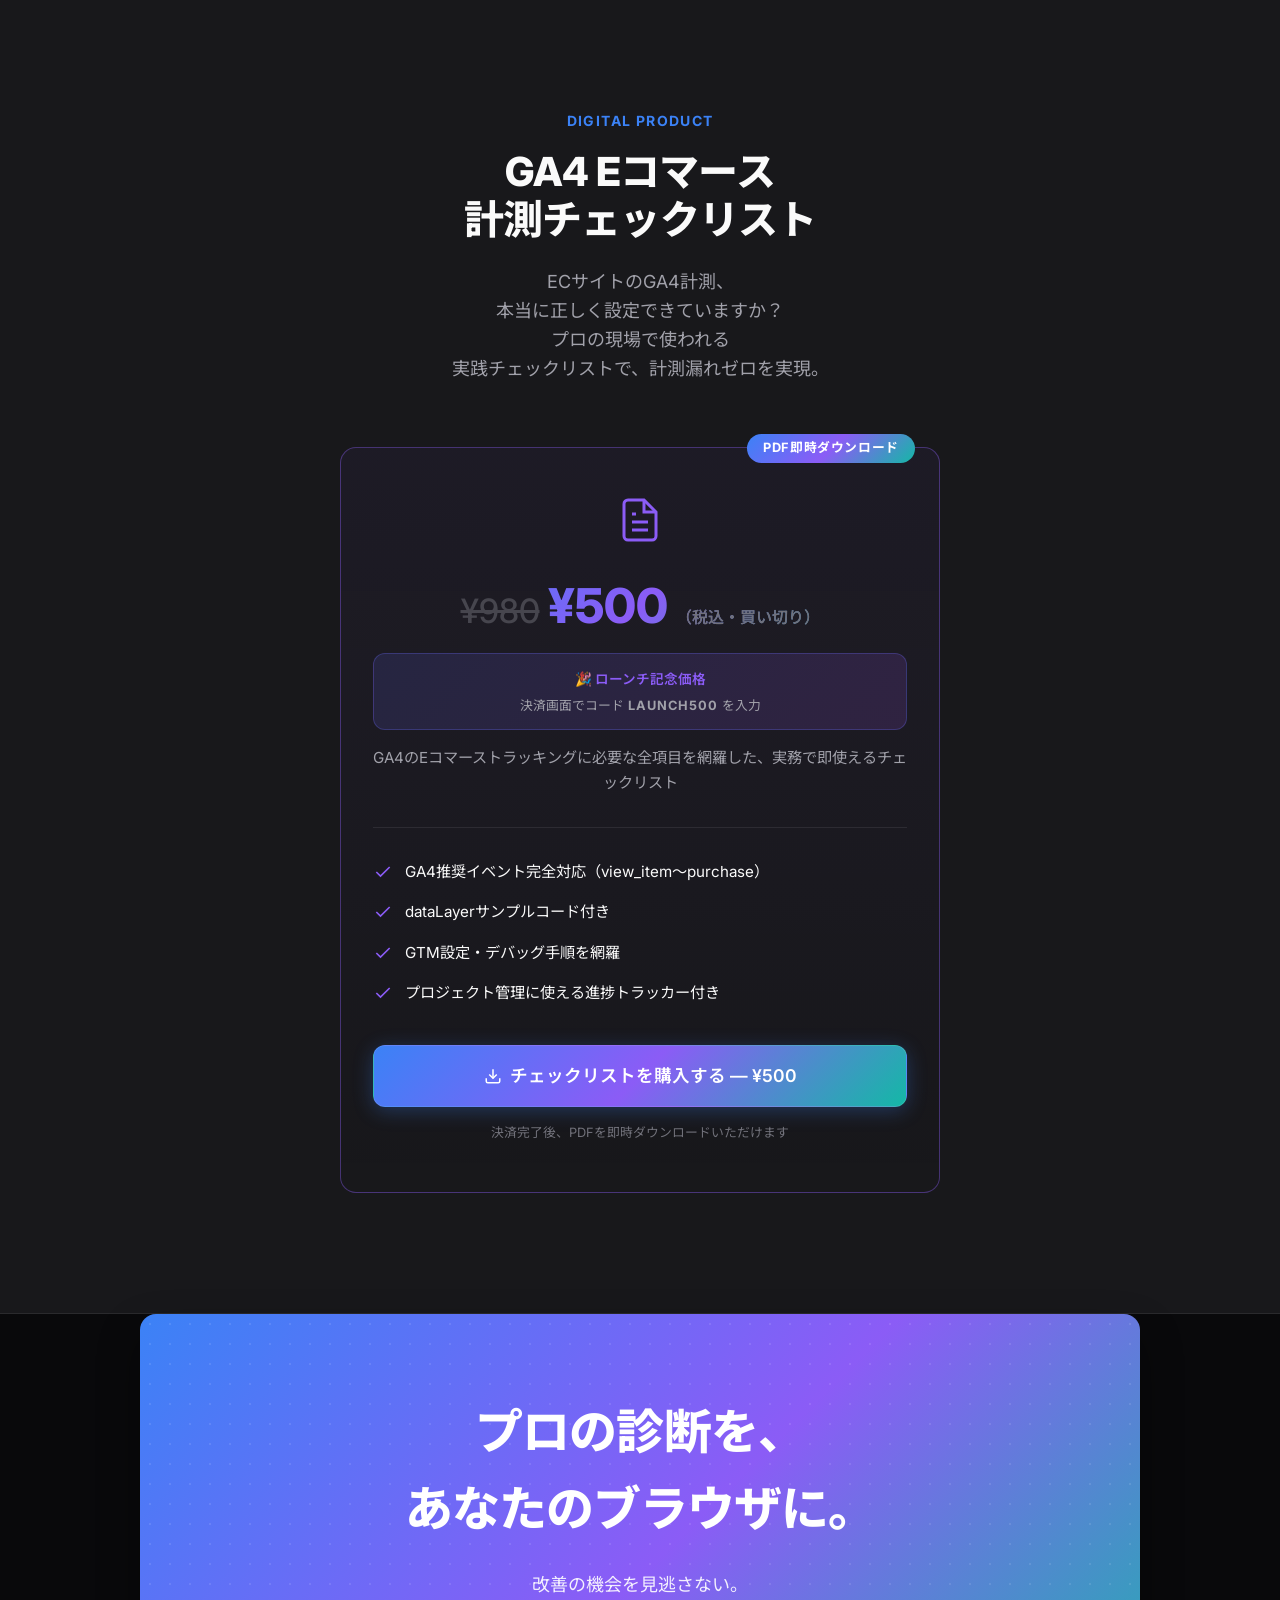
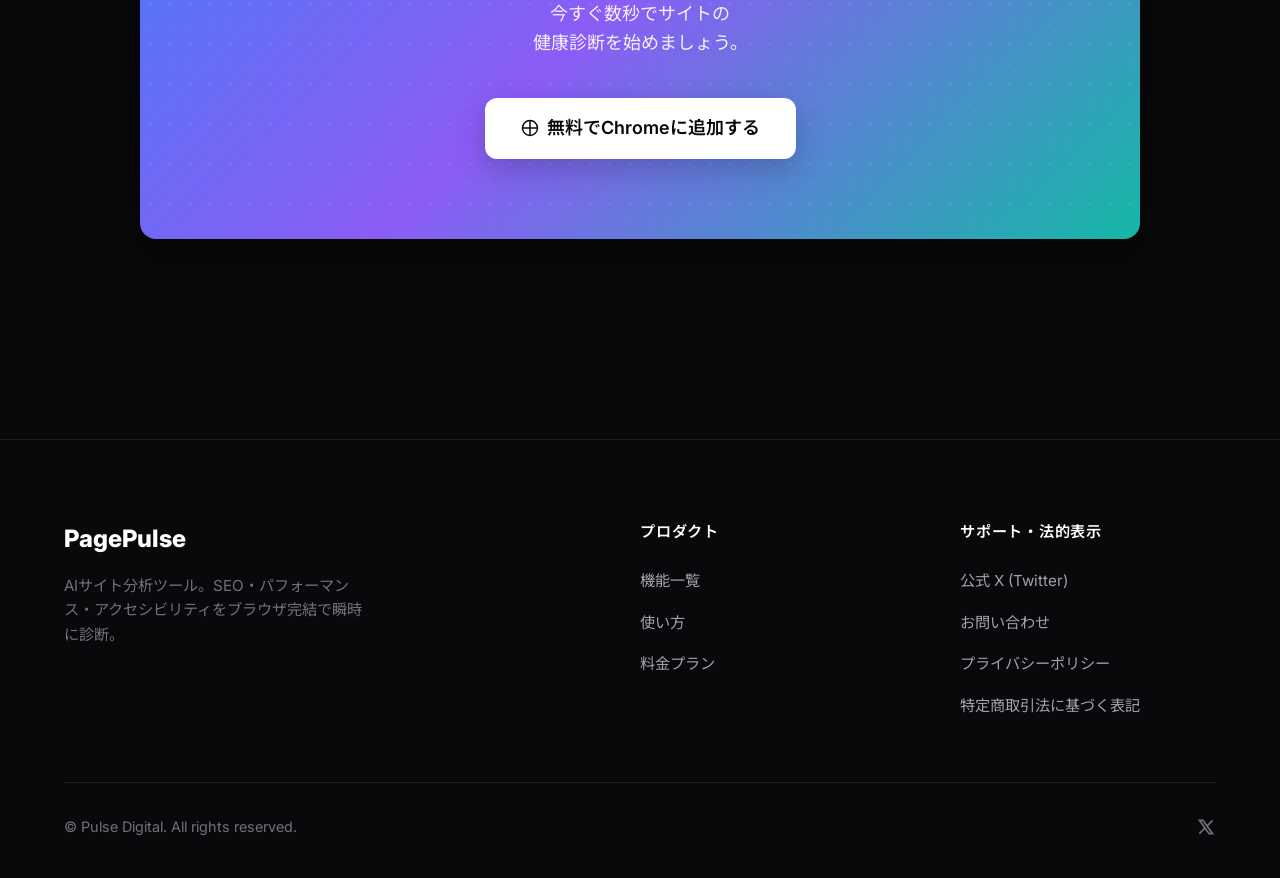
==== commit d80d6d35: "copy: update Pro plan features to reflect v1.4.0 (22 analysis items)" ====
--- a/index.html
+++ b/index.html
@@ -512,7 +512,7 @@
                     <svg width="14" height="14" viewBox="0 0 24 24" fill="none" stroke="currentColor" stroke-width="2"><polygon points="12 2 15.09 8.26 22 9.27 17 14.14 18.18 21.02 12 17.77 5.82 21.02 7 14.14 2 9.27 8.91 8.26 12 2"></polygon></svg>
                     完全無料 Chrome拡張機能
                 </div>
-                <h1>あなたのサイトの<br class="sp-only">健康診断、<br class="pc-only"><span class="text-gradient">わずか2秒。</span></h1>
+                <h1><span style="display:inline-block; white-space:nowrap;">あなたのサイトの</span><br>健康診断、<br class="pc-only"><span class="text-gradient">わずか2秒。</span></h1>
                 <p>ChromeネイティブAPIと最新のLighthouse指標を活用し、<br class="pc-only">SEO・パフォーマンス・アクセシビリティを<br class="sp-only">ブラウザ完結で完全診断。<br class="pc-only">もう、改善点を探すために<br class="sp-only"><span style="display:inline-block">時間を無駄にする</span><span style="display:inline-block">必要はありません。</span></p>
                 
                 <div style="display: flex; gap: 16px; flex-wrap: wrap; justify-content: inherit;">
@@ -782,7 +782,7 @@
                         </li>
                         <li class="disabled">
                             <svg viewBox="0 0 24 24" fill="none" stroke="currentColor" stroke-width="2"><line x1="5" y1="12" x2="19" y2="12"/></svg>
-                            CRO / EC特化分析・PDFレポート
+                            CRO / EC特化分析 22項目・PDFレポート
                         </li>
                     </ul>
                     
@@ -796,7 +796,7 @@
                     <div class="badge-premium">MOST POPULAR</div>
                     <div class="p-name">Pro</div>
                     <div class="p-price">¥980 <span>/ 月</span></div>
-                    <div class="p-desc">実務レベルのサイト改善を効率化したいプロ向け</div>
+                    <div class="p-desc">CRO・EC特化の22項目深層分析で、サイト改善を加速</div>
                     
                     <ul class="p-features">
                         <li>
@@ -805,11 +805,11 @@
                         </li>
                         <li>
                             <svg viewBox="0 0 24 24" fill="none" stroke="currentColor" stroke-width="2"><polyline points="20 6 9 17 4 12"/></svg>
-                            CRO診断（CTA・フォーム・信頼性要素・モバイルUX）
-                        </li>
-                        <li>
-                            <svg viewBox="0 0 24 24" fill="none" stroke="currentColor" stroke-width="2"><polyline points="20 6 9 17 4 12"/></svg>
-                            EC特化分析（商品画像・価格表示・カート導線・特商法）
+                            CRO診断 11項目（CTA・Sticky CTA・見出し構造・alt属性・テキスト密度 等）
+                        </li>
+                        <li>
+                            <svg viewBox="0 0 24 24" fill="none" stroke="currentColor" stroke-width="2"><polyline points="20 6 9 17 4 12"/></svg>
+                            EC特化分析 11項目（カートシステム検知・決済手段・クロスセル・SKU 等）
                         </li>
                         <li>
                             <svg viewBox="0 0 24 24" fill="none" stroke="currentColor" stroke-width="2"><polyline points="20 6 9 17 4 12"/></svg>
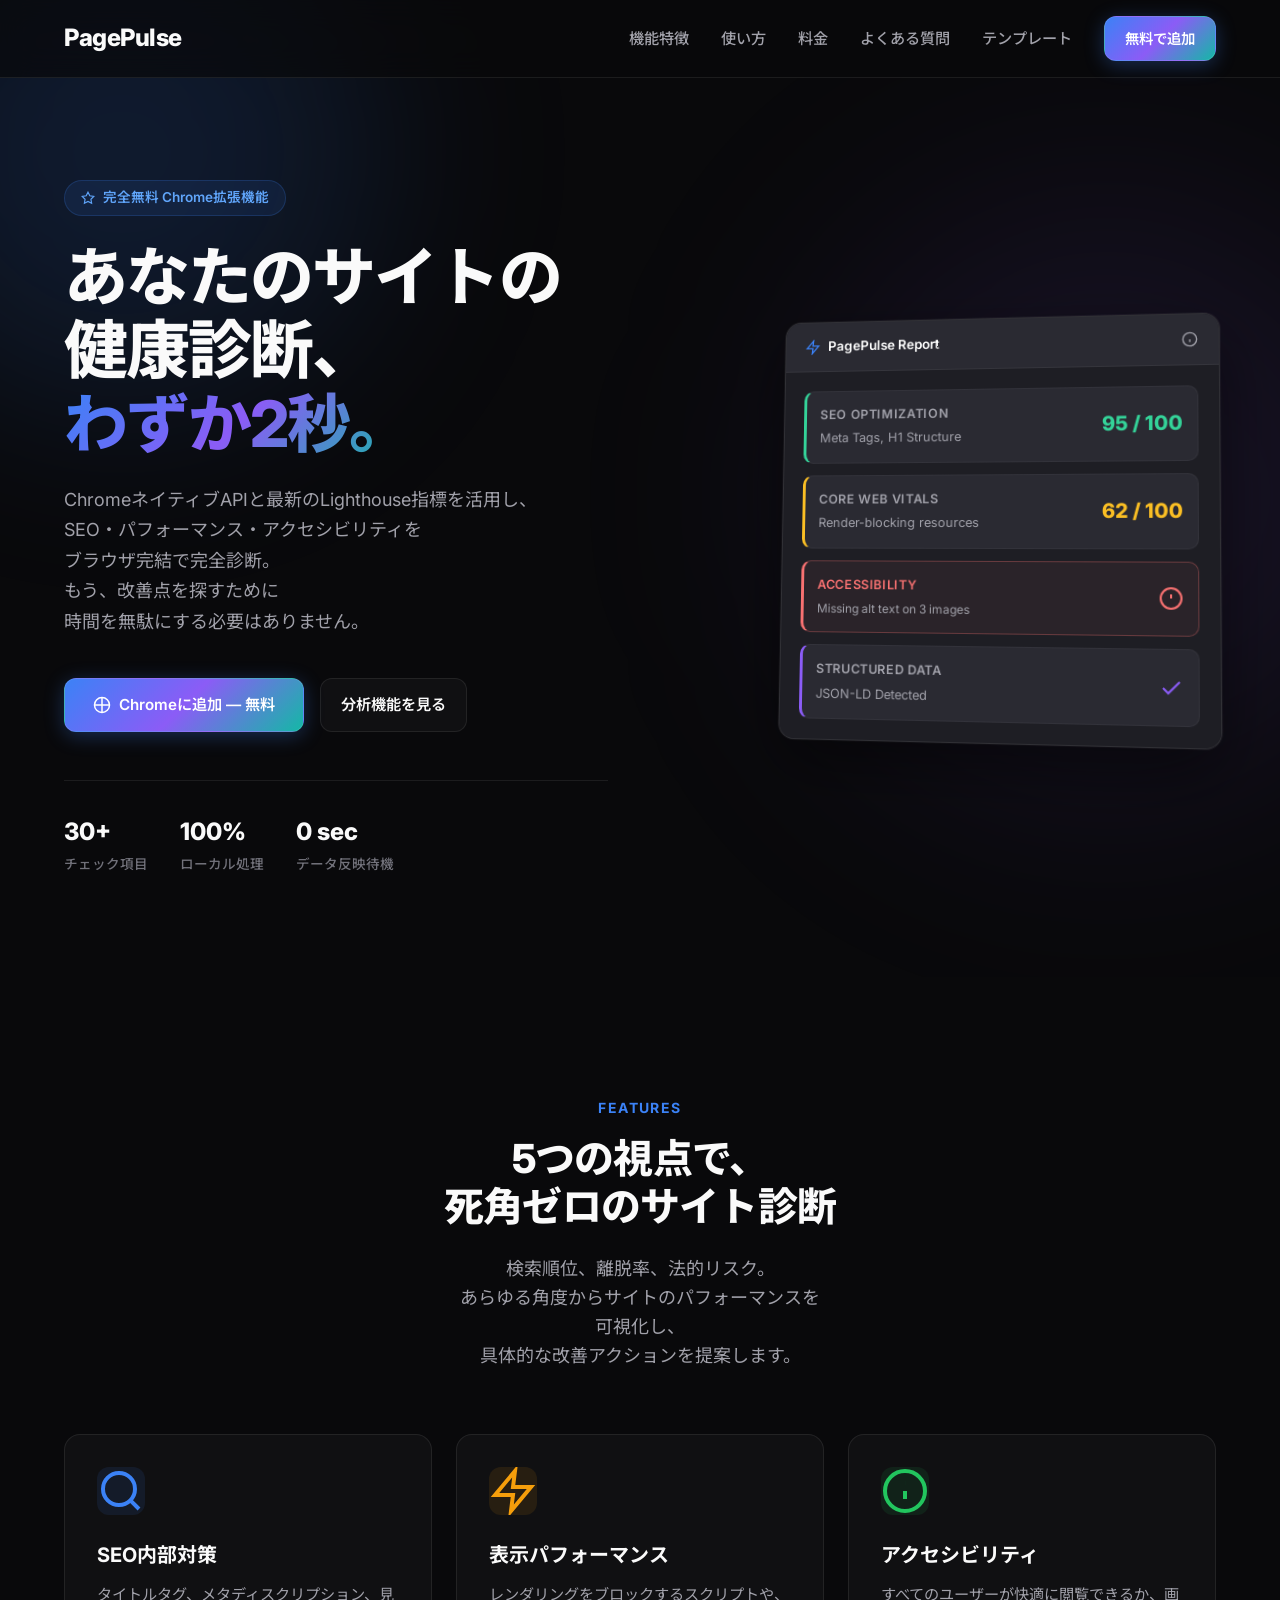
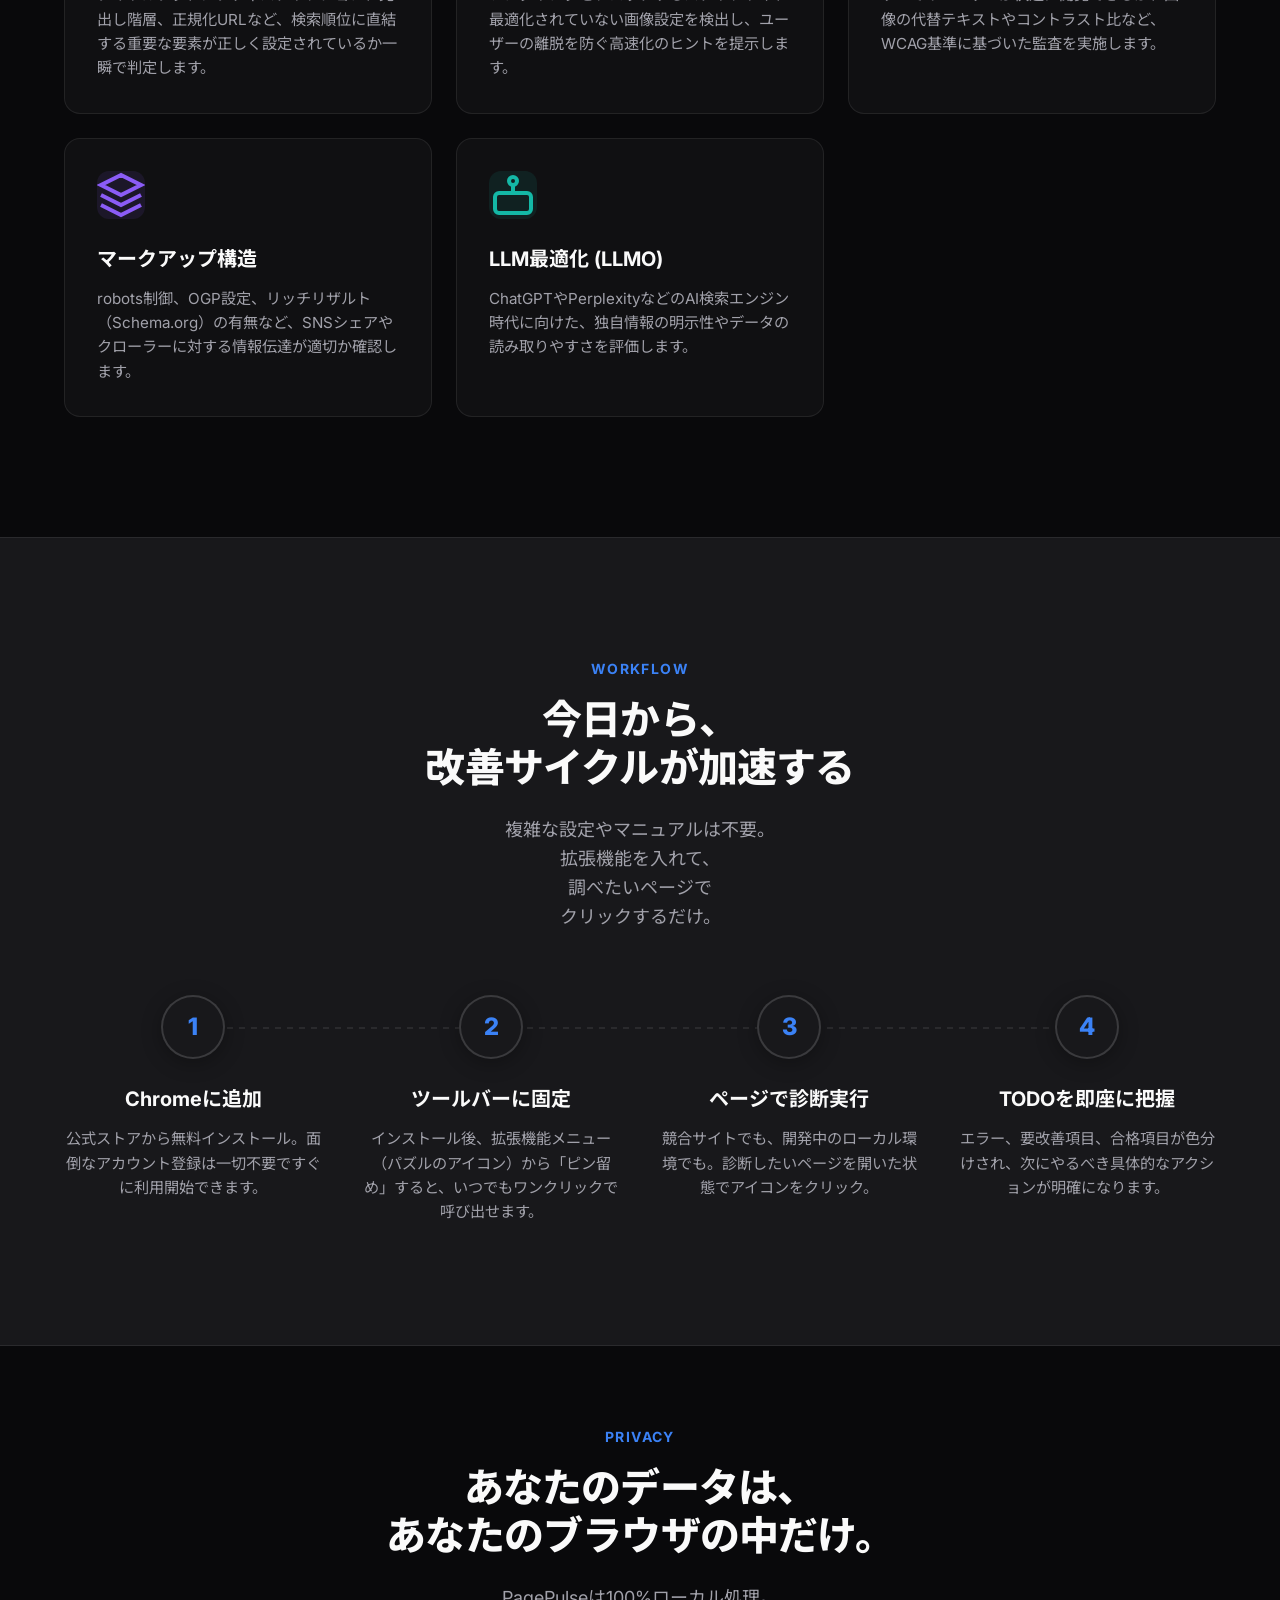
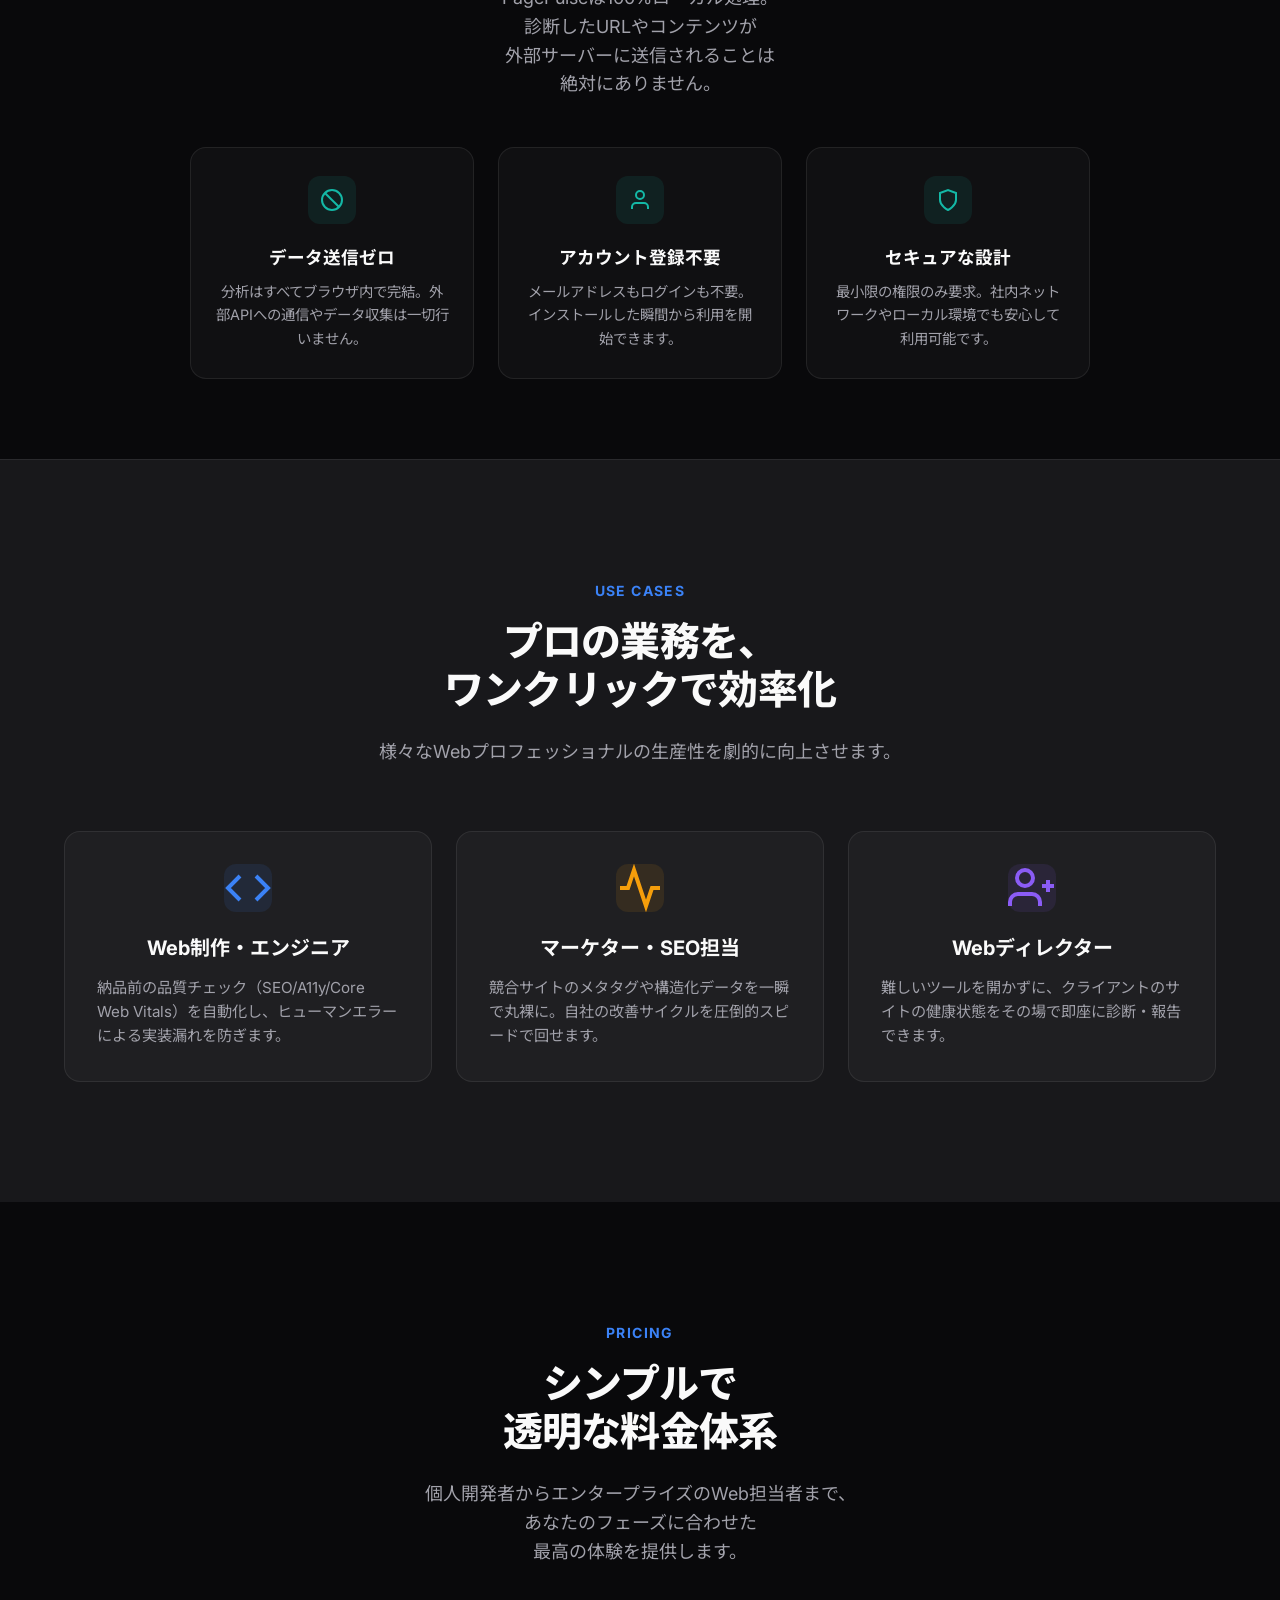
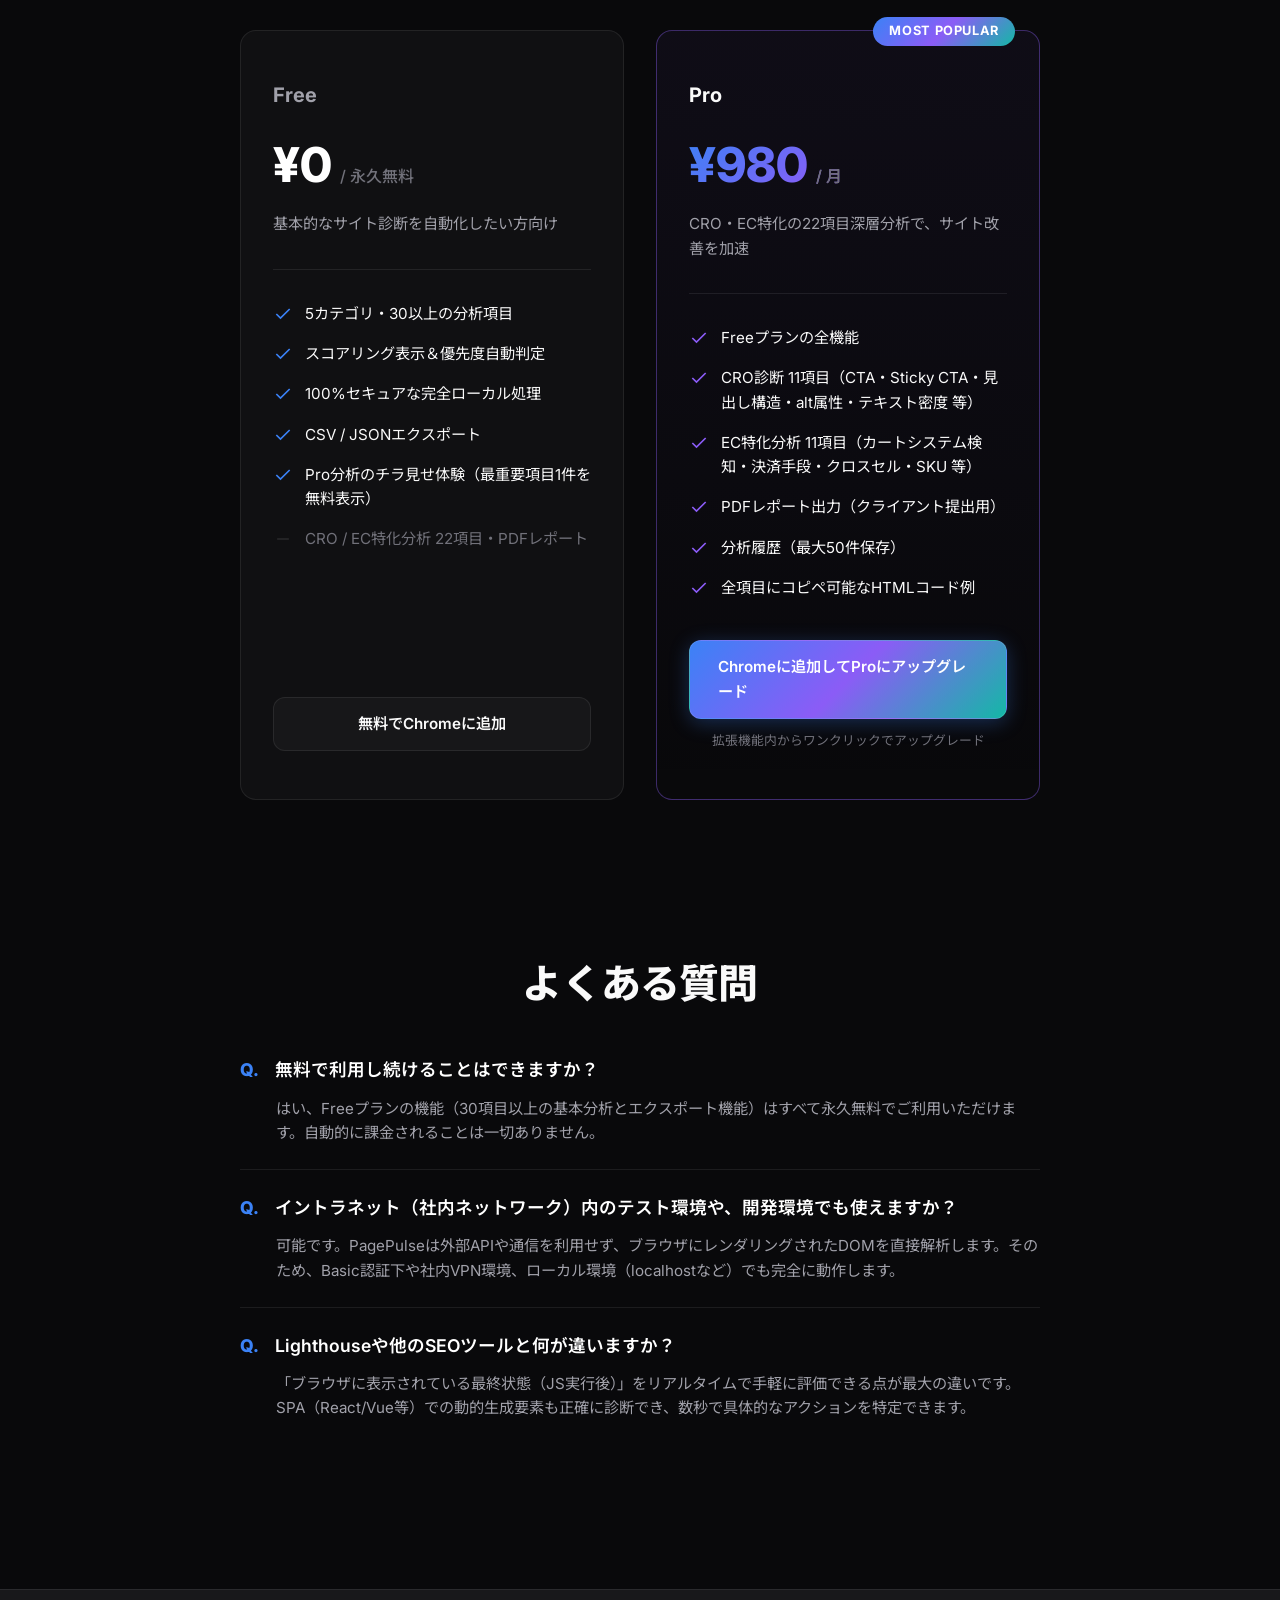
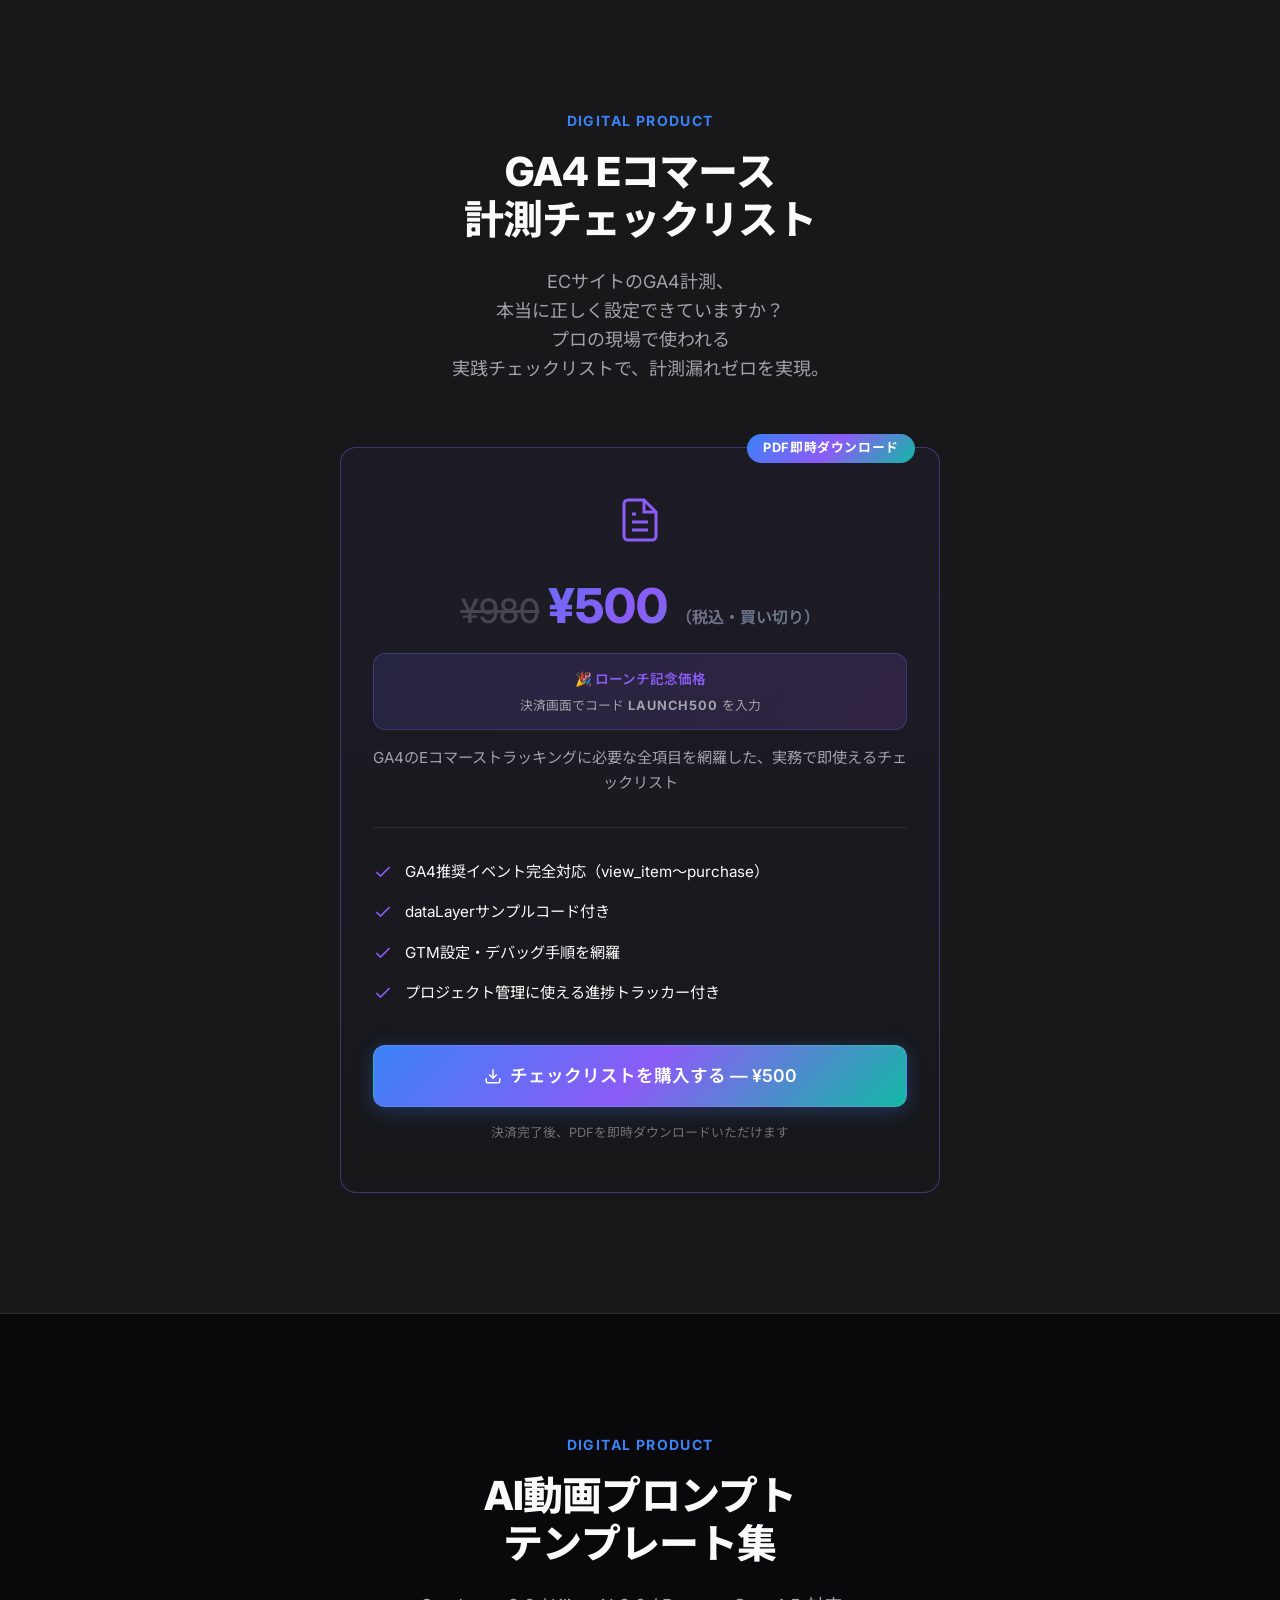
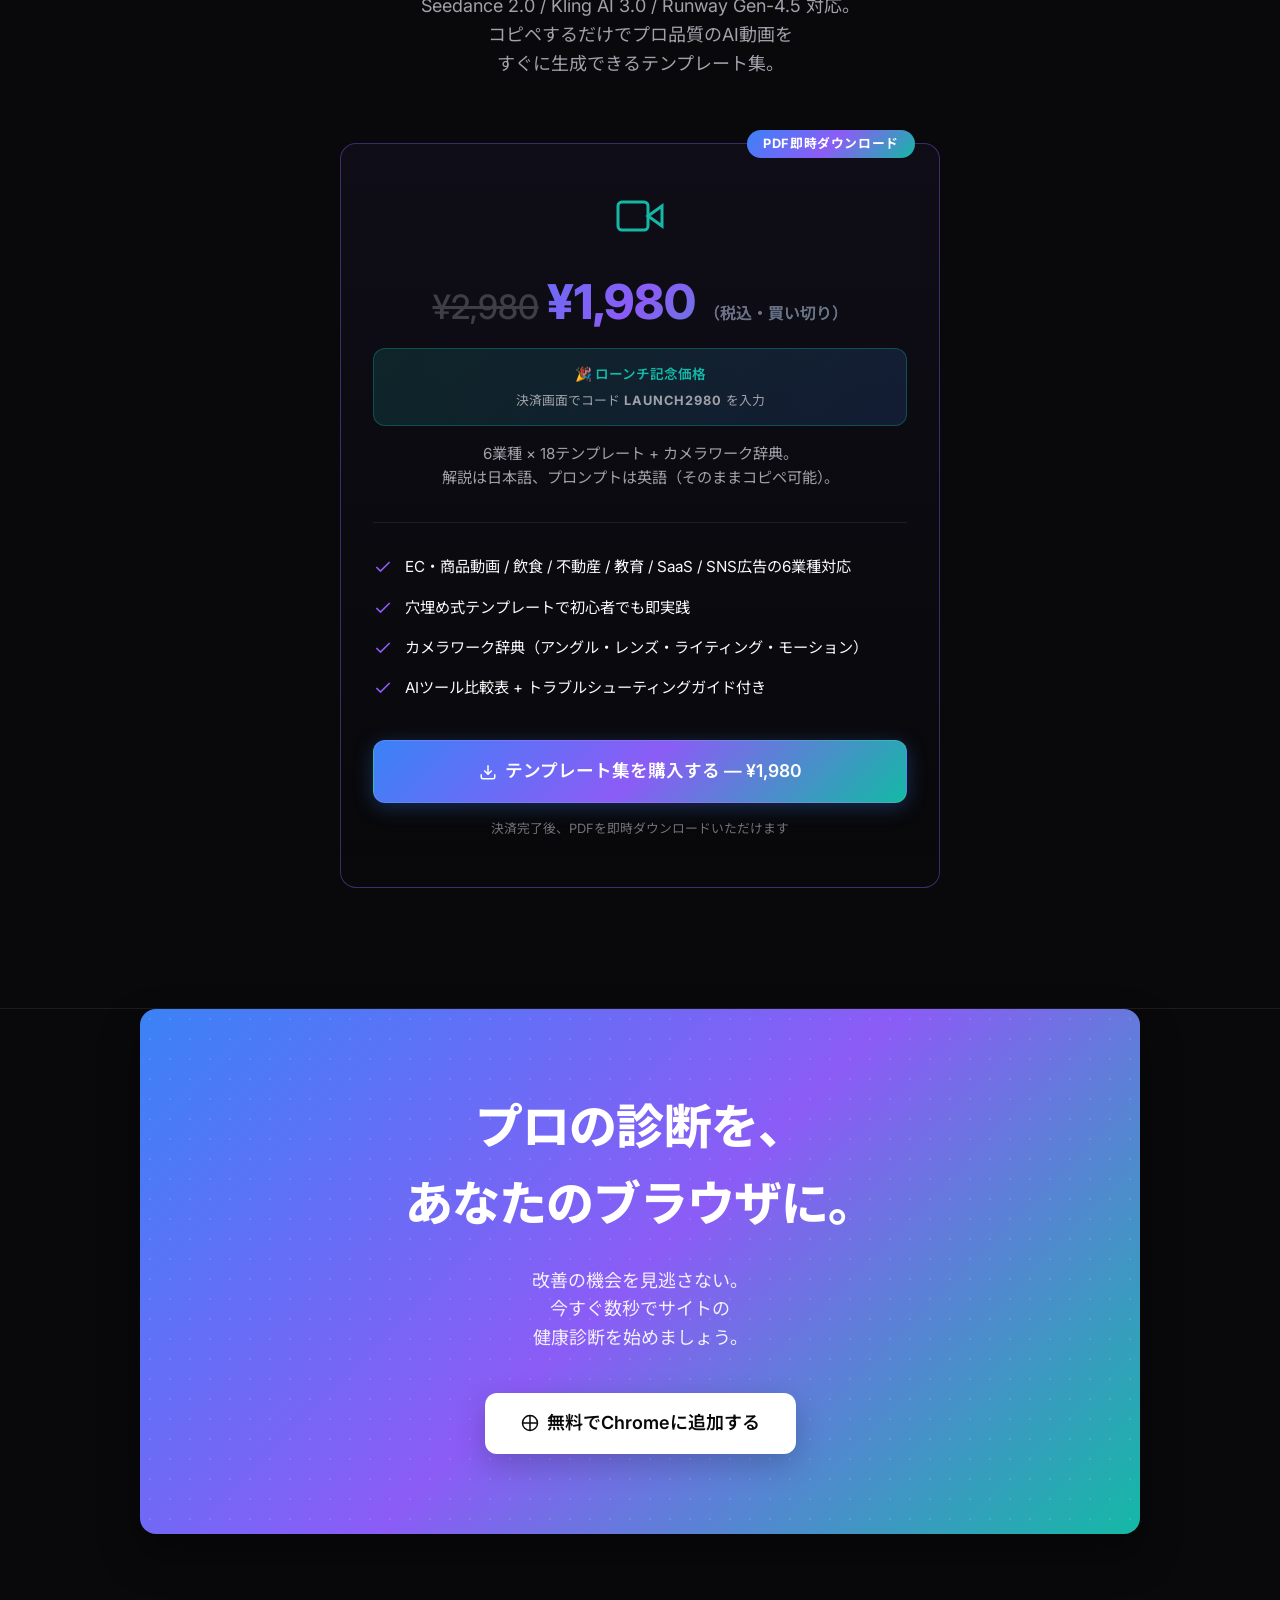
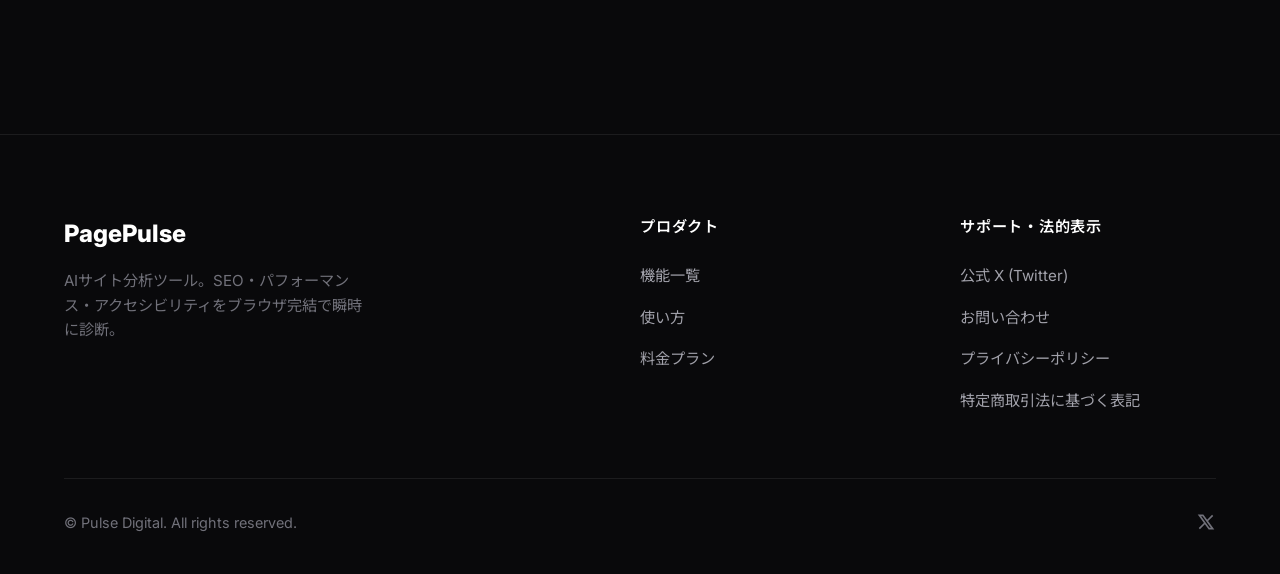
==== commit f667b8c5: "Add AI video promo code + thank-you page upgrade" ====
--- a/index.html
+++ b/index.html
@@ -494,6 +494,7 @@
                     <li><a href="#how-it-works" class="nav-link">使い方</a></li>
                     <li><a href="#pricing" class="nav-link">料金</a></li>
                     <li><a href="#faq" class="nav-link">よくある質問</a></li>
+                    <li><a href="#ga4-checklist" class="nav-link">テンプレート</a></li>
                 </ul>
                 <a href="https://chrome.google.com/webstore/detail/biihgmkmmdihocjmdfedmhmkdmepfcoc" target="_blank" rel="noopener" class="btn btn-primary" style="padding: 10px 20px; font-size: 0.9rem;">
                     無料で追加
@@ -905,6 +906,56 @@
         </div>
     </section>
 
+    <!-- Digital Product: AI Video Prompt Templates -->
+    <section class="section" id="ai-video-templates" style="border-bottom: 1px solid var(--border-primary);">
+        <div class="container">
+            <div class="section-header reveal">
+                <div class="section-label">Digital Product</div>
+                <h2 class="section-title">AI動画プロンプト<br class="sp-only">テンプレート集</h2>
+                <p class="section-desc">Seedance 2.0 / Kling AI 3.0 / Runway Gen-4.5 対応。<br class="pc-only">コピペするだけでプロ品質のAI動画を<br class="sp-only">すぐに生成できるテンプレート集。</p>
+            </div>
+            <div style="max-width: 600px; margin: 0 auto;" class="reveal">
+                <div class="price-card premium" style="text-align: center;">
+                    <div class="badge-premium">PDF即時ダウンロード</div>
+                    <div style="margin-bottom: 24px;">
+                        <svg width="48" height="48" viewBox="0 0 24 24" fill="none" stroke="var(--accent-tertiary)" stroke-width="1.5" style="margin: 0 auto;">
+                            <polygon points="23 7 16 12 23 17 23 7"/><rect x="1" y="5" width="15" height="14" rx="2" ry="2"/>
+                        </svg>
+                    </div>
+                    <div class="p-price" style="justify-content: center;"><span style="text-decoration: line-through; opacity: 0.5; font-size: 0.7em;">¥2,980</span> ¥1,980 <span>（税込・買い切り）</span></div>
+                    <div style="background: linear-gradient(135deg, rgba(20,184,166,0.15), rgba(59,130,246,0.15)); border: 1px solid rgba(20,184,166,0.3); border-radius: 12px; padding: 12px 16px; margin-bottom: 16px; text-align: center;">
+                        <span style="font-size: 0.85rem; color: var(--accent-tertiary); font-weight: 600;">🎉 ローンチ記念価格</span><br>
+                        <span style="font-size: 0.8rem; color: var(--text-secondary);">決済画面でコード <strong style="color: var(--accent-primary); letter-spacing: 1px;">LAUNCH2980</strong> を入力</span>
+                    </div>
+                    <div class="p-desc">6業種 × 18テンプレート + カメラワーク辞典。<br>解説は日本語、プロンプトは英語（そのままコピペ可能）。</div>
+                    <ul class="p-features" style="text-align: left;">
+                        <li>
+                            <svg viewBox="0 0 24 24" fill="none" stroke="currentColor" stroke-width="2"><polyline points="20 6 9 17 4 12"/></svg>
+                            EC・商品動画 / 飲食 / 不動産 / 教育 / SaaS / SNS広告の6業種対応
+                        </li>
+                        <li>
+                            <svg viewBox="0 0 24 24" fill="none" stroke="currentColor" stroke-width="2"><polyline points="20 6 9 17 4 12"/></svg>
+                            穴埋め式テンプレートで初心者でも即実践
+                        </li>
+                        <li>
+                            <svg viewBox="0 0 24 24" fill="none" stroke="currentColor" stroke-width="2"><polyline points="20 6 9 17 4 12"/></svg>
+                            カメラワーク辞典（アングル・レンズ・ライティング・モーション）
+                        </li>
+                        <li>
+                            <svg viewBox="0 0 24 24" fill="none" stroke="currentColor" stroke-width="2"><polyline points="20 6 9 17 4 12"/></svg>
+                            AIツール比較表 + トラブルシューティングガイド付き
+                        </li>
+                    </ul>
+                    <a href="https://buy.stripe.com/4gMbJ04cDd0NfgB9bp5ZC02" class="btn btn-primary" style="width: 100%; font-size: 1.1rem; padding: 16px 32px;" id="cta-ai-video-templates">
+                        <svg viewBox="0 0 24 24" fill="none" stroke="currentColor" stroke-width="2" width="20" height="20"><path d="M21 15v4a2 2 0 0 1-2 2H5a2 2 0 0 1-2-2v-4"/><polyline points="7 10 12 15 17 10"/><line x1="12" y1="15" x2="12" y2="3"/></svg>
+                        テンプレート集を購入する — ¥1,980
+                    </a>
+                    <p style="margin-top: 16px; font-size: 0.8rem; color: var(--text-muted);">決済完了後、PDFを即時ダウンロードいただけます</p>
+                </div>
+            </div>
+        </div>
+    </section>
+
     <!-- Bottom CTA -->
     <section class="section" style="padding-top: 0;">
         <div class="container reveal">
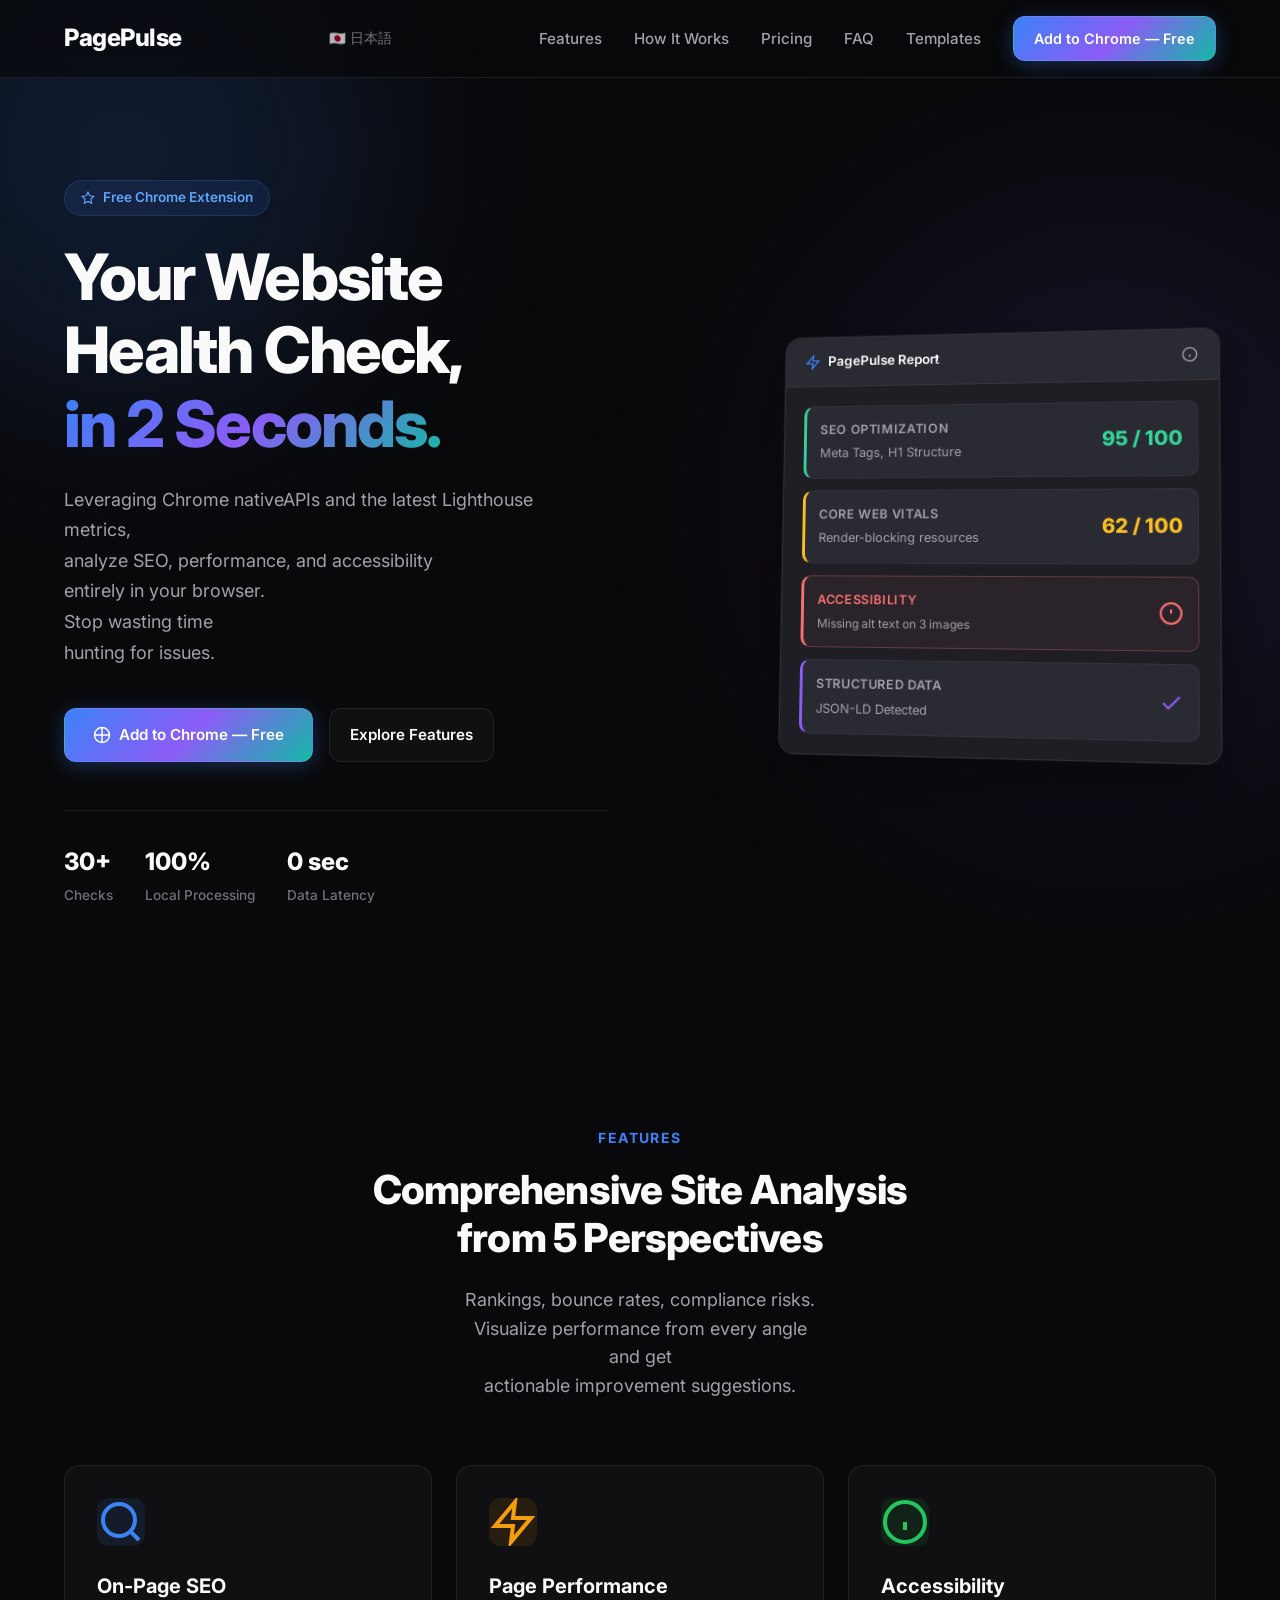
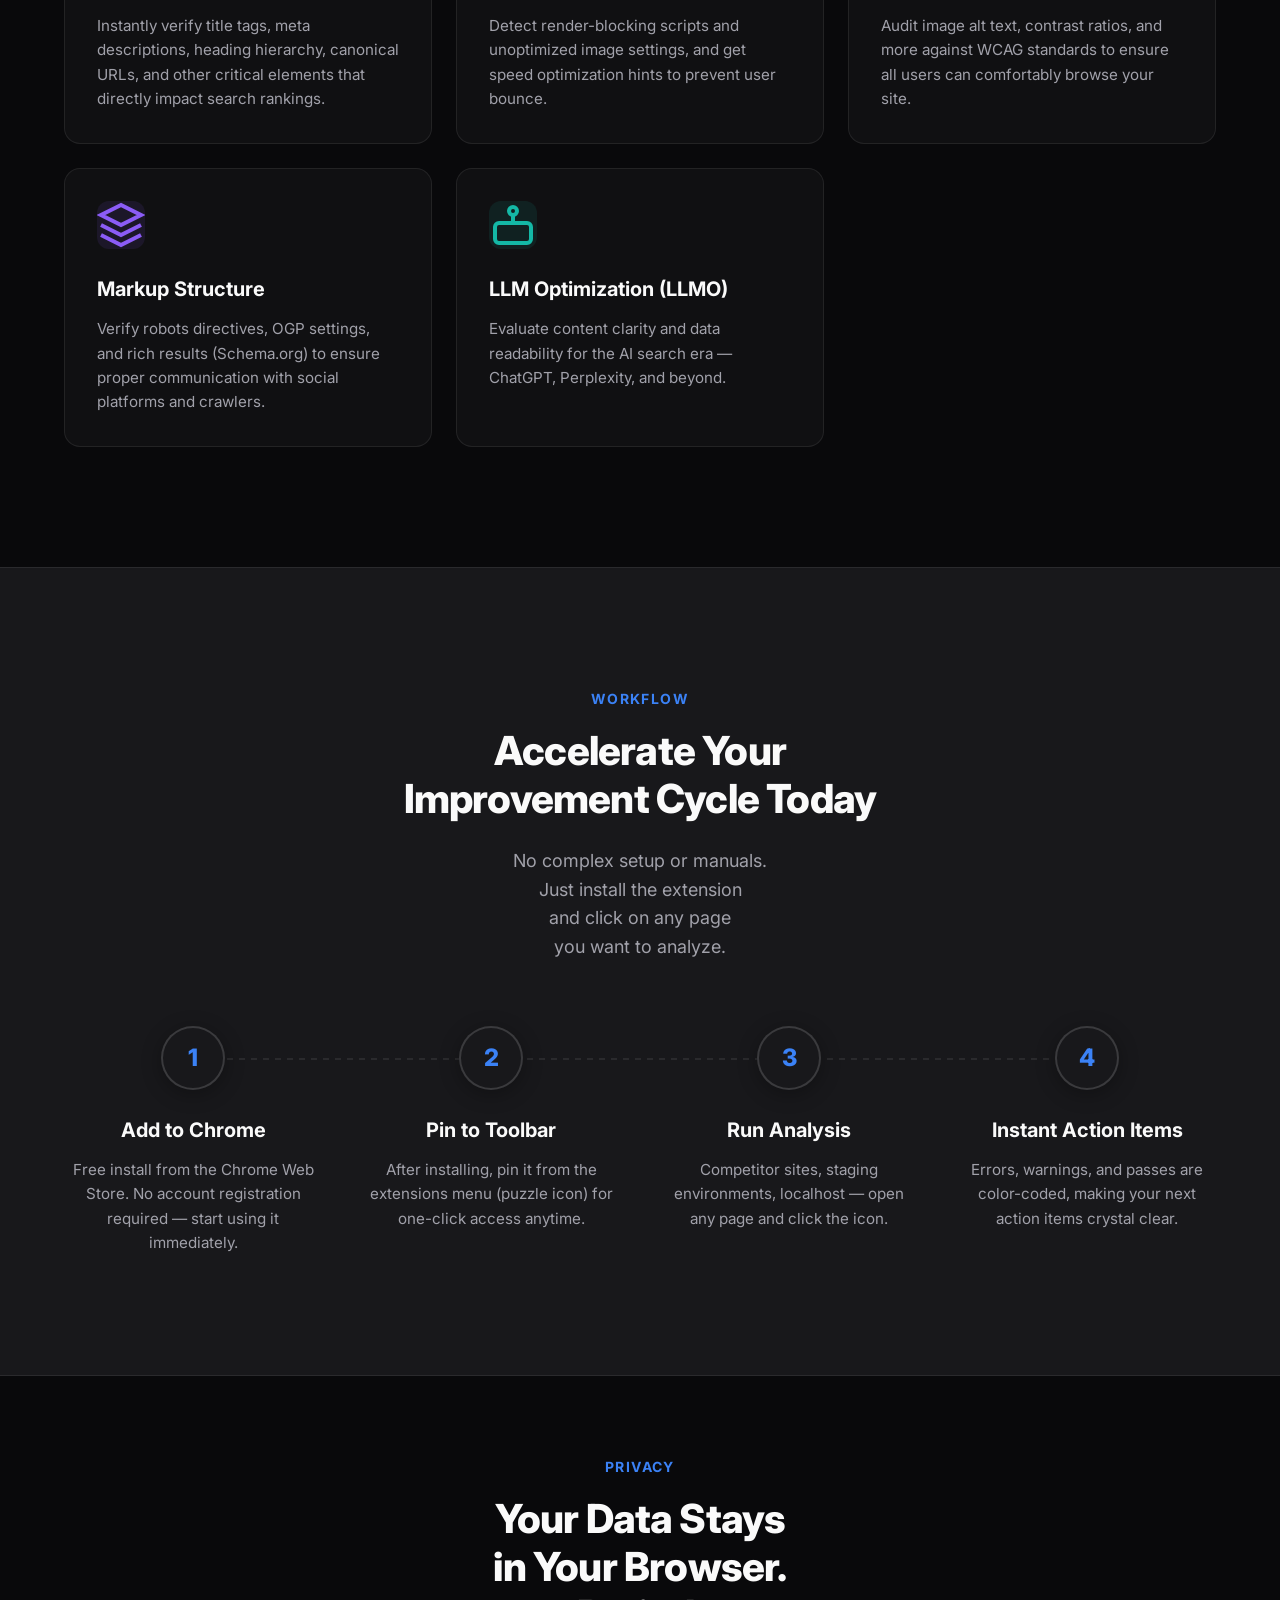
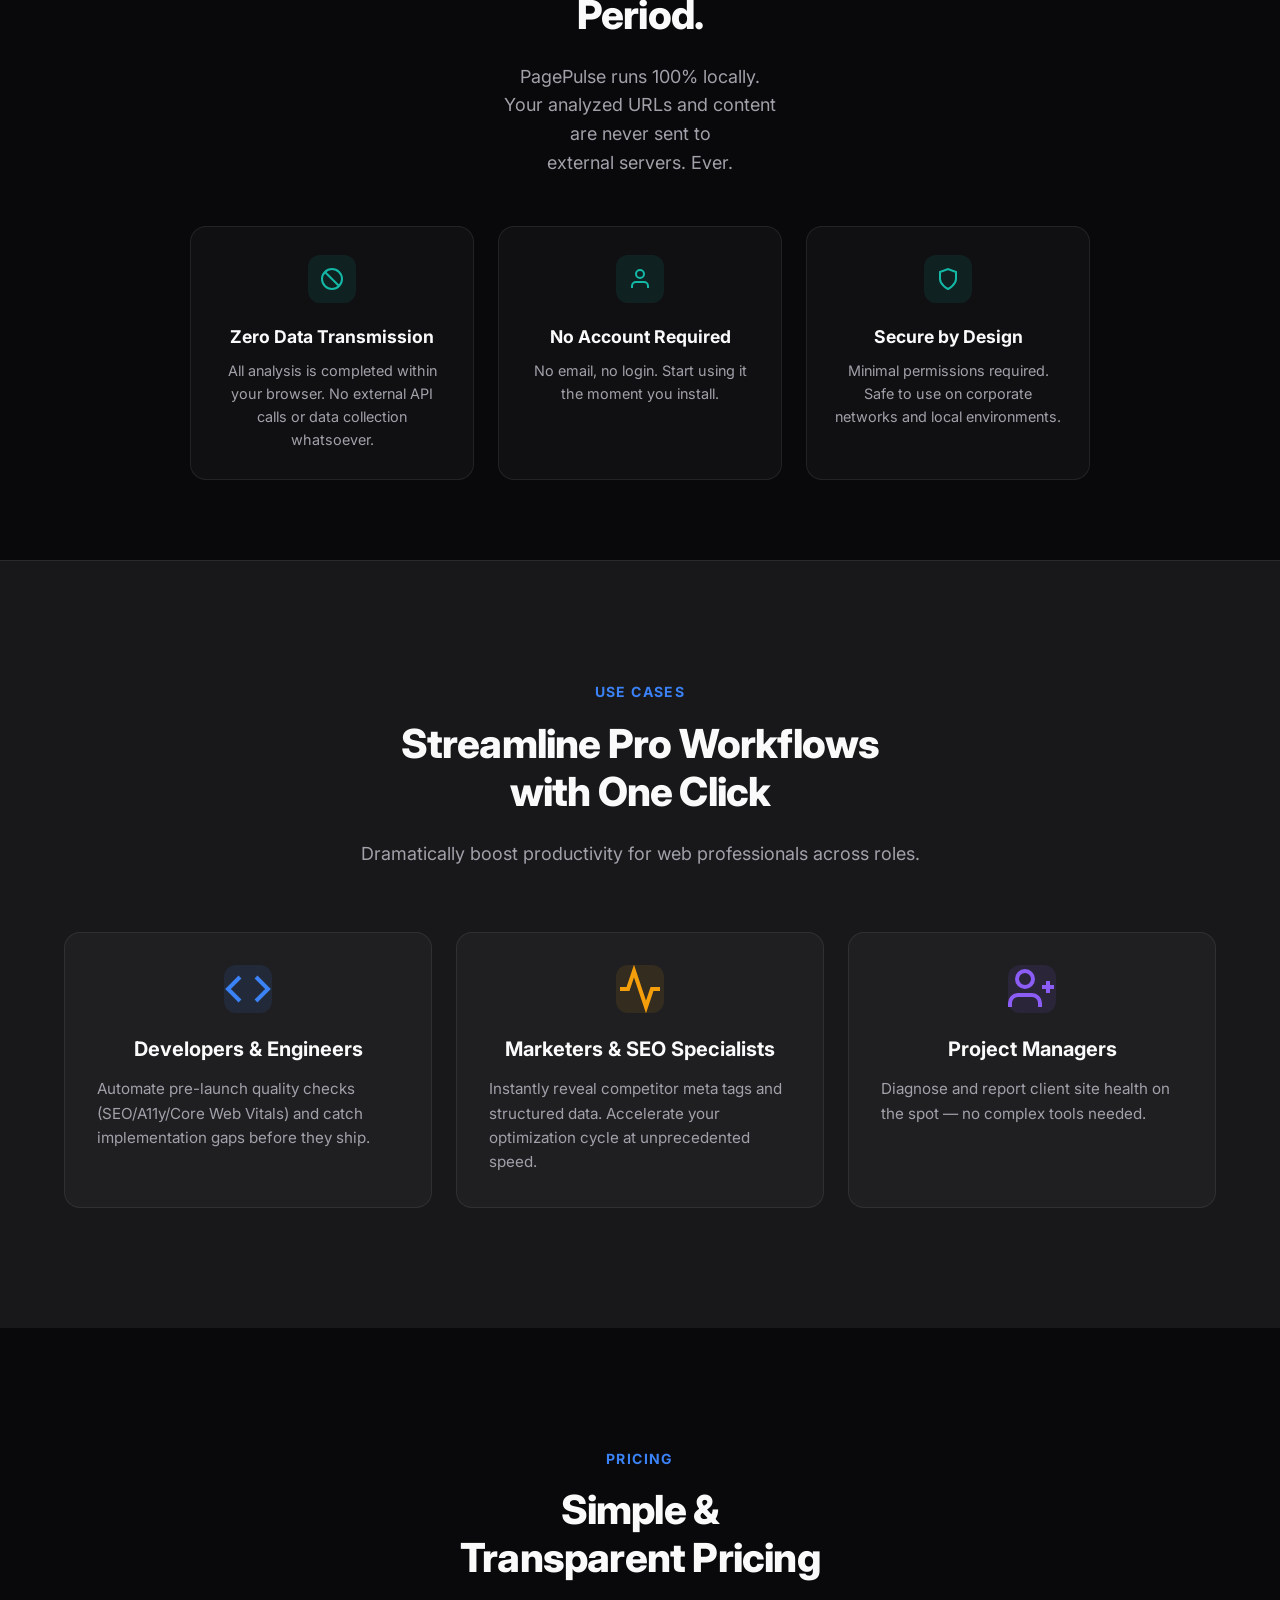
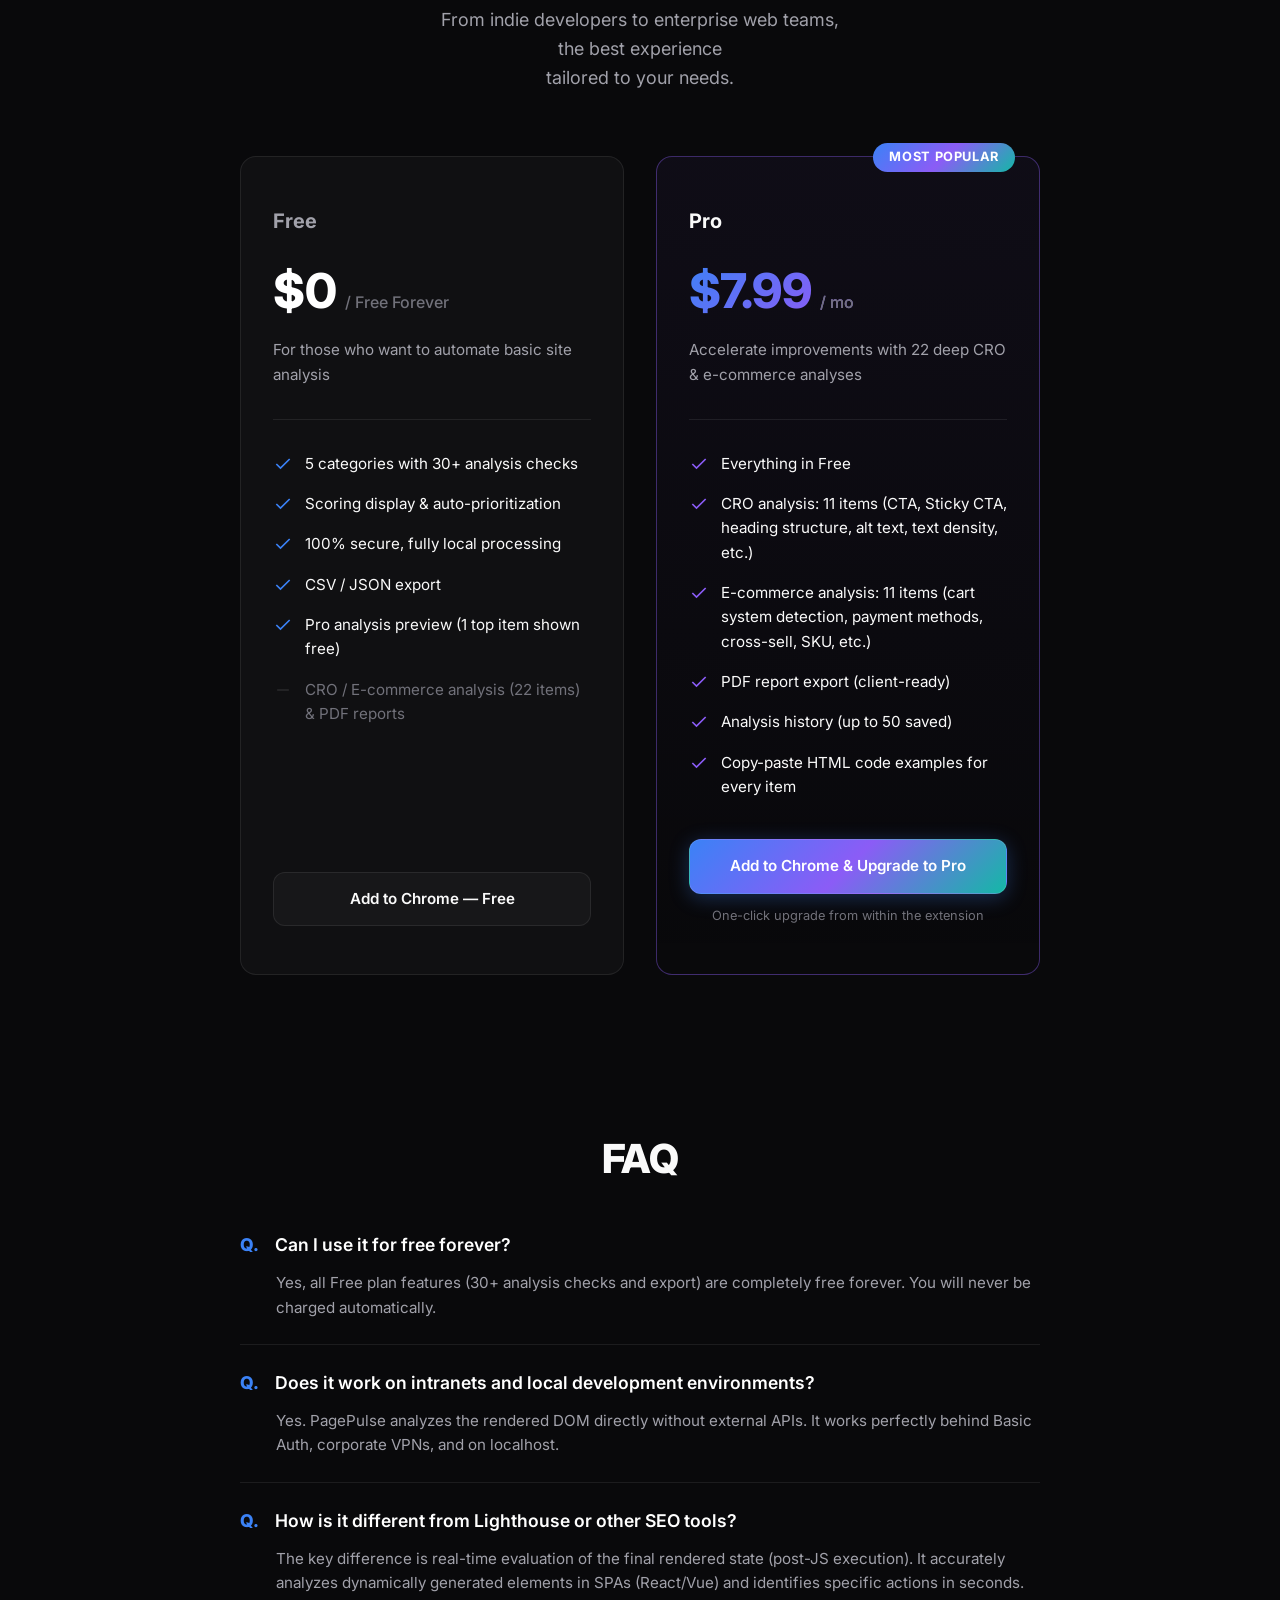
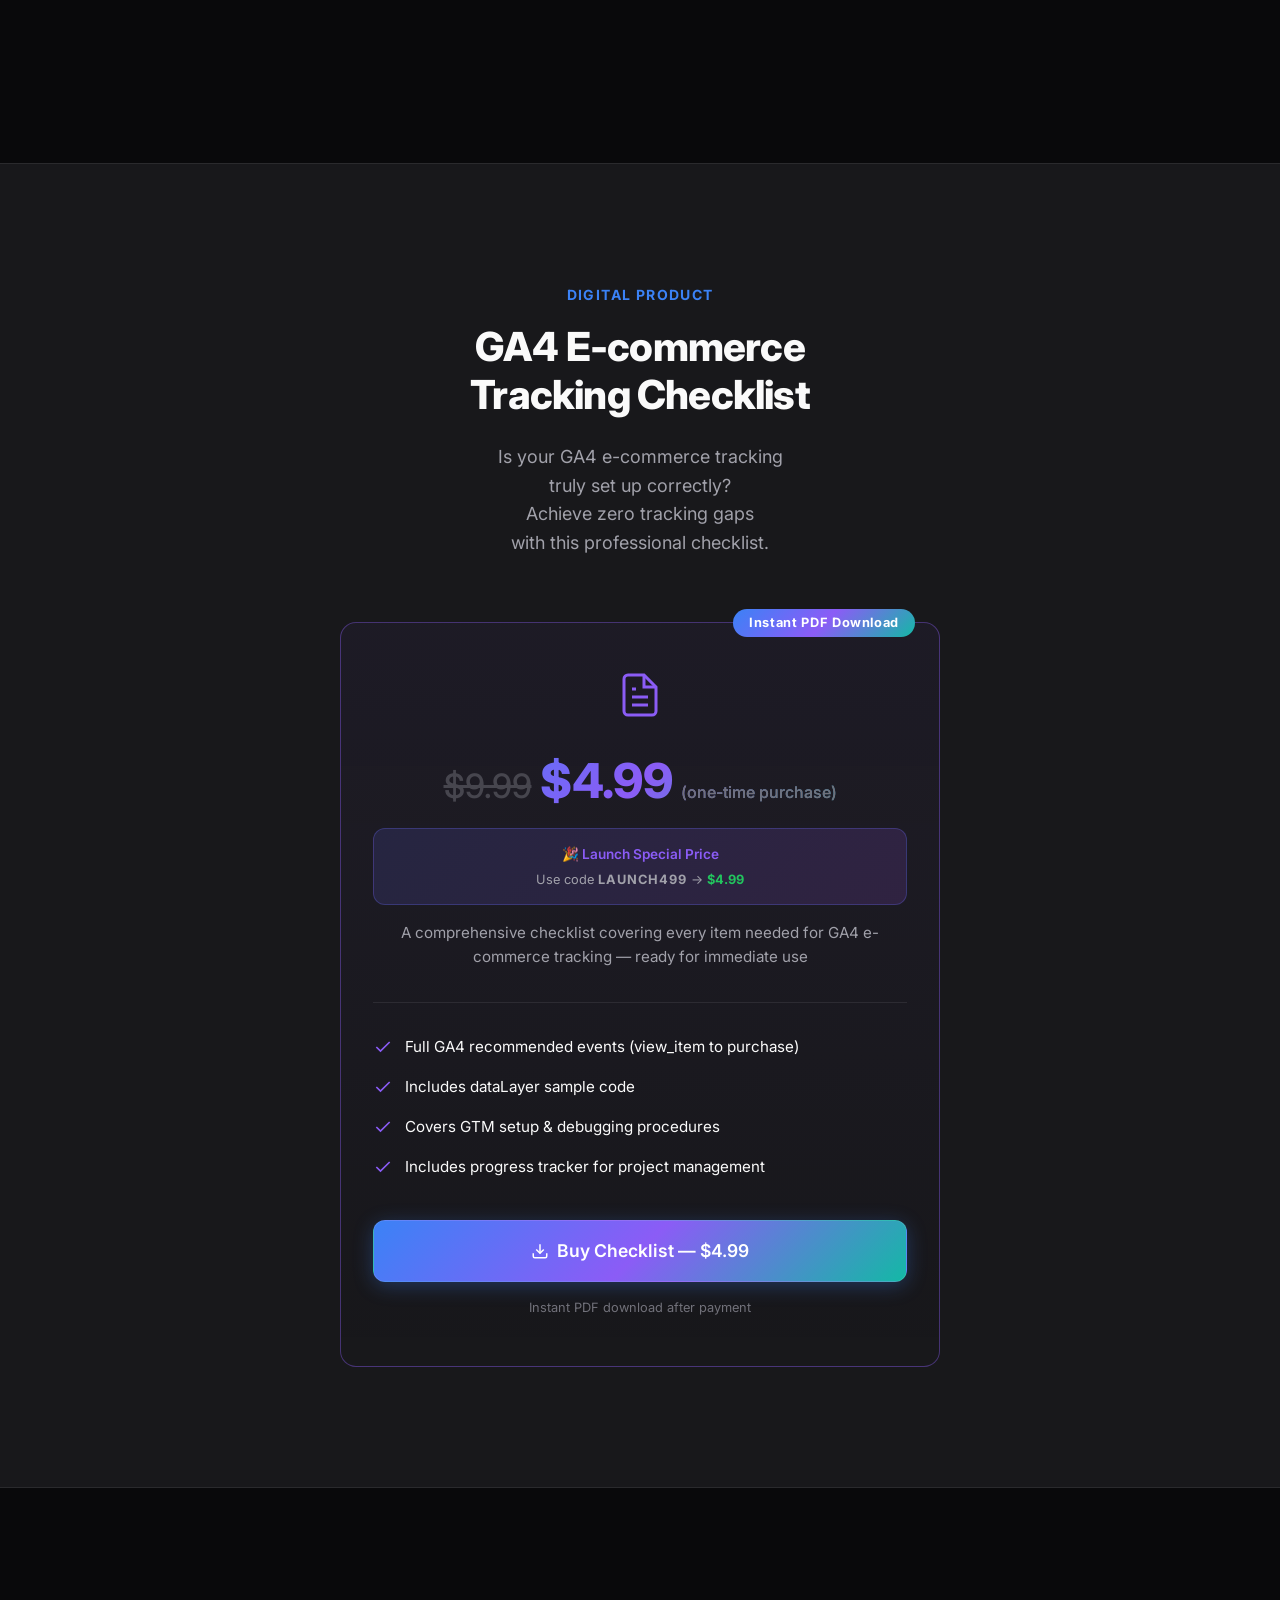
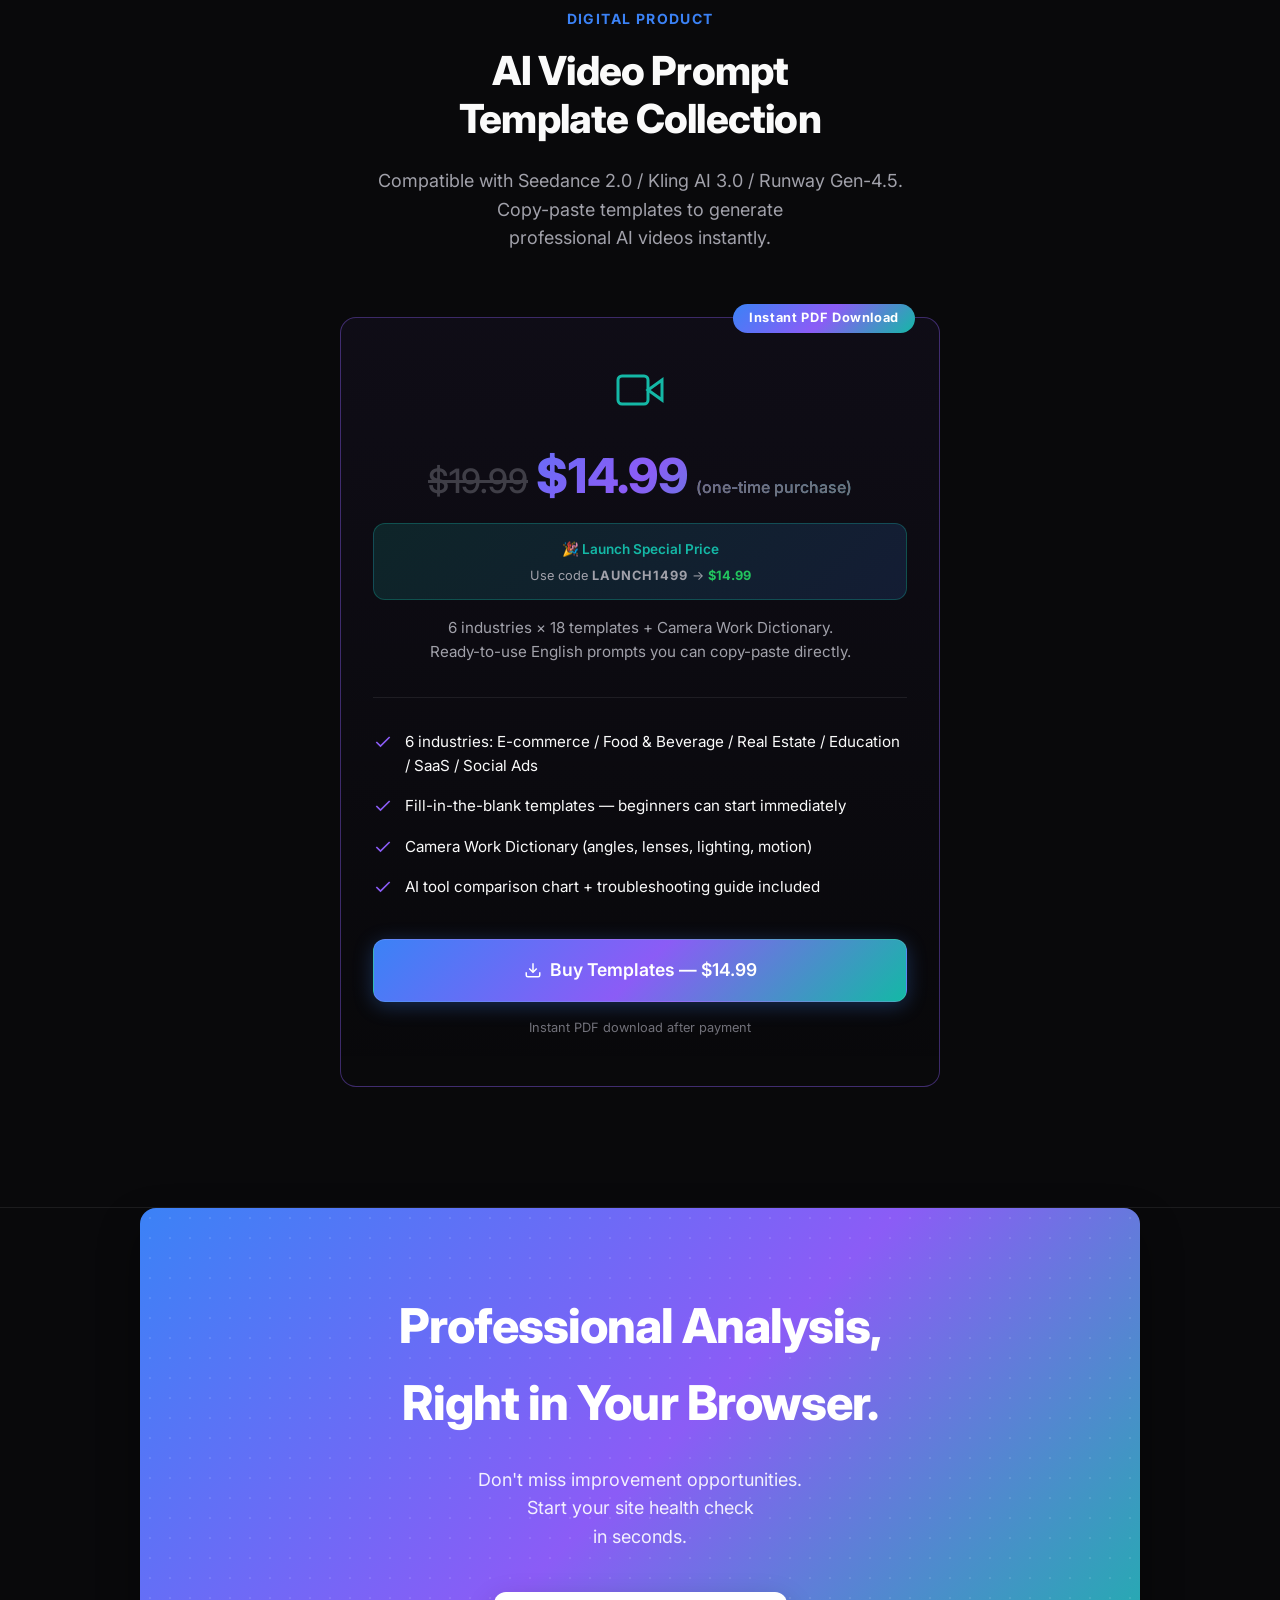
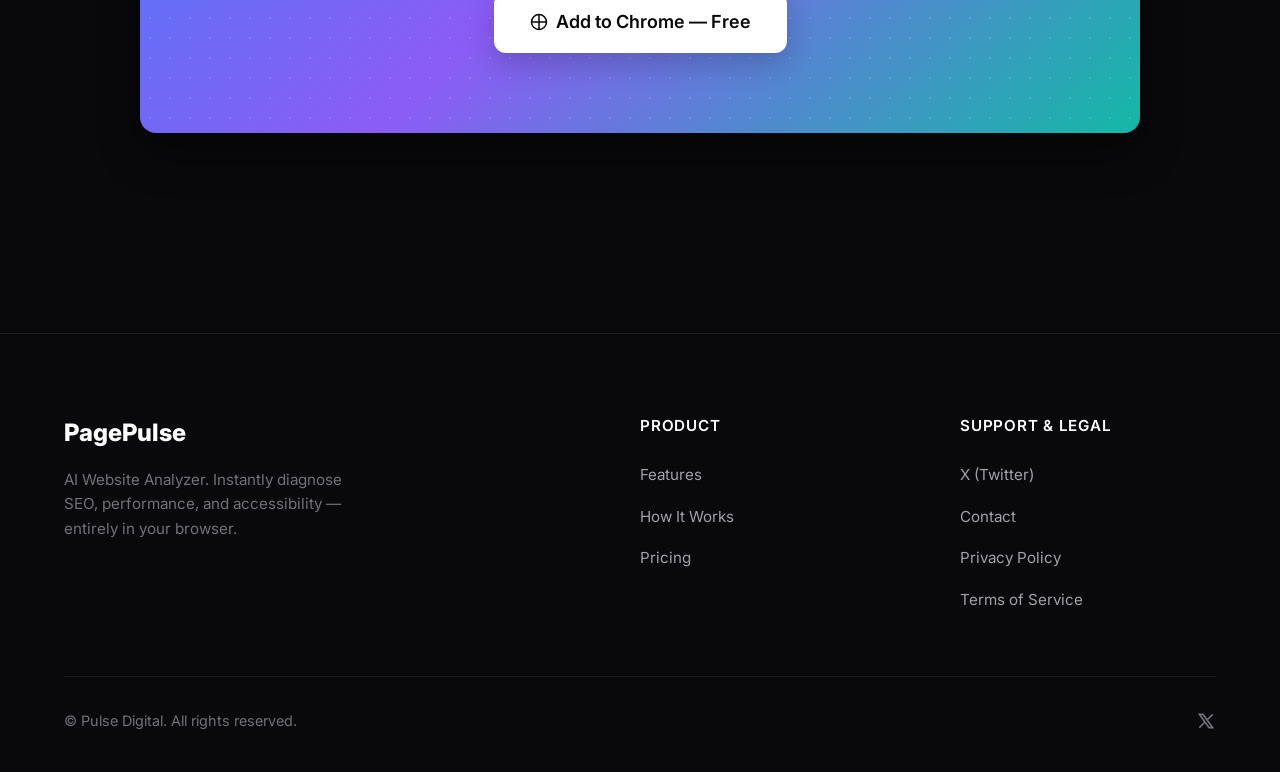
==== commit 37f725f1: "feat: Add language-based auto redirect (non-ja browsers -> /en/)" ====
--- a/index.html
+++ b/index.html
@@ -10,6 +10,15 @@
     'https://www.googletagmanager.com/gtm.js?id='+i+dl;f.parentNode.insertBefore(j,f);
     })(window,document,'script','dataLayer','GTM-NDF8CV6Z');</script>
     <!-- End Google Tag Manager -->
+    <!-- Language Redirect: non-Japanese browsers → /en/ -->
+    <script>
+    (function(){
+      if(sessionStorage.getItem('lc'))return;
+      sessionStorage.setItem('lc','1');
+      var l=navigator.language||navigator.userLanguage||'';
+      if(!l.startsWith('ja'))window.location.replace('/en/');
+    })();
+    </script>
     <title>PagePulse - AIサイト分析ツール | プロ仕様の健康診断を瞬時に</title>
     <meta name="description" content="あなたのサイトの健康診断、わずか2秒。SEO・パフォーマンス・アクセシビリティをブラウザ完結で完全診断。データ送信ゼロのセキュアなChrome拡張機能。">
     
